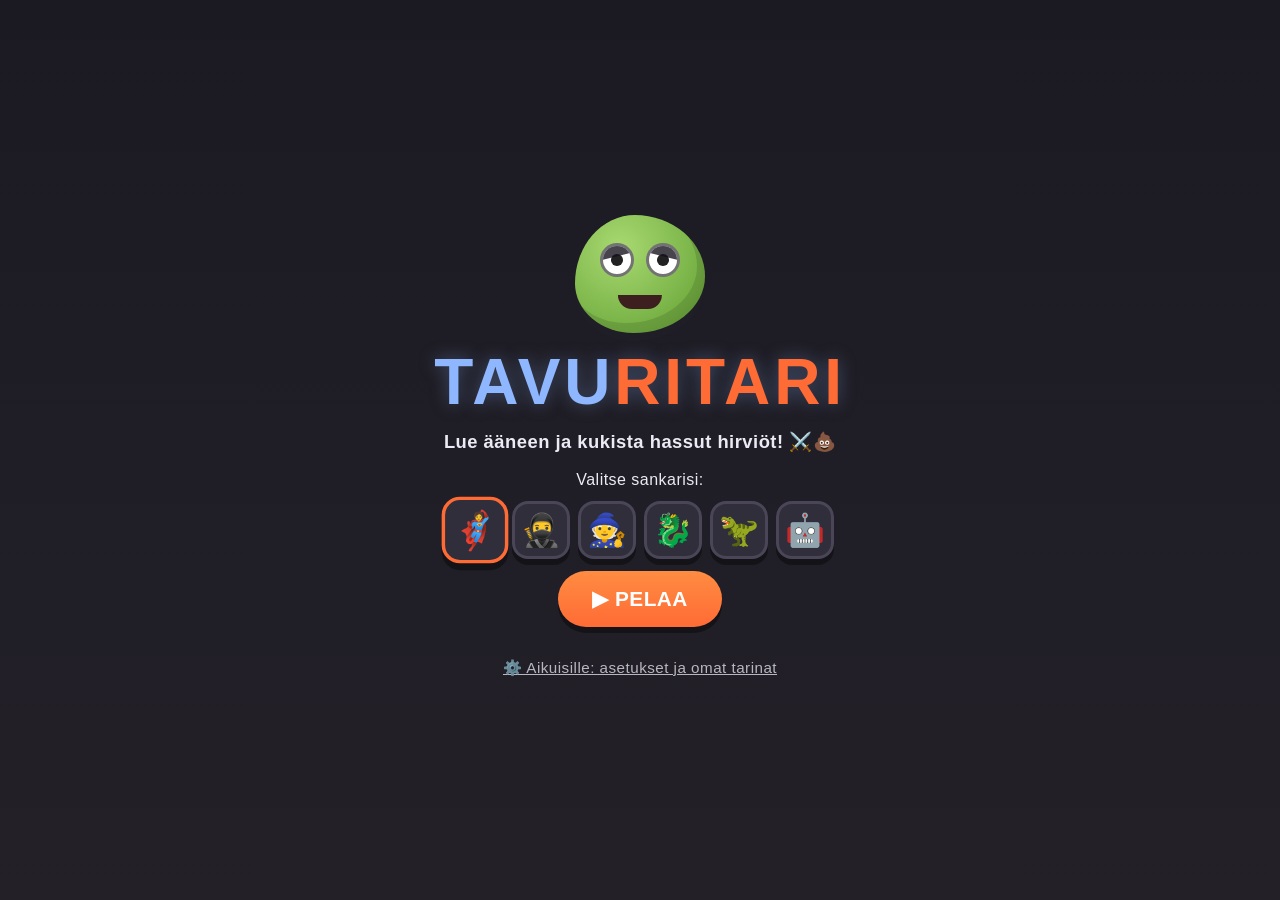
==== tavuritari-yksi-tiedosto.html @ 2aa35261 "Lisää Tavuritari: lukupeli lukihäiriöiselle lapselle Puheentunnistuksella toimiva taistelupeli, joss" ====
<!DOCTYPE html>
<html lang="fi">
<head>
  <meta charset="utf-8">
  <meta name="viewport" content="width=device-width, initial-scale=1, viewport-fit=cover, user-scalable=no">
  <meta name="description" content="Tavuritari — hauska suomenkielinen lukupeli, jossa kukistetaan hirviöitä lukemalla tavuja, sanoja ja hulluja satuja ääneen.">
  <meta name="apple-mobile-web-app-capable" content="yes">
  <meta name="apple-mobile-web-app-status-bar-style" content="default">
  <meta name="apple-mobile-web-app-title" content="Tavuritari">
  <meta name="theme-color" content="#1b1a22">
  <title>Tavuritari — lue ääneen ja kukista hirviöt!</title>
  <style>
/* =====================================================================
   TAVURITARI — tyylit
   Iso ja selkeä teksti, isot napit, kirkkaat värit. Kirjainväli on
   hieman tavallista suurempi, mikä helpottaa lukihäiriöistä lukijaa.
   ===================================================================== */

* { margin: 0; padding: 0; box-sizing: border-box; }

/* Kirotun koulun tumma väriteema. Lukukortti on tarkoituksella VAALEA
   ja hehkuva kuin taikakirja — iso tumma teksti vaalealla pohjalla on
   lukihäiriöiselle selkeintä luettavaa. */
:root {
  --tausta1: #1b1a22;
  --tausta2: #232028;
  --paneeli: #312e3c;
  --paneeli-reuna: #4a4658;
  --teksti: #eceaf4;
  --lukukortti: #fff6d8;   /* hehkuva lukukortti */
  --lukuteksti: #2f2618;
  --korostus: #ff6b35;
  --tavu1: #1d5fbf;   /* tavujen vuoroväri 1 (vaalealla kortilla) */
  --tavu2: #e2711d;   /* tavujen vuoroväri 2 */
  --vihrea: #3fbf5f;
  --keltainen: #f5a623;
  --punainen: #ff5d5d;
  --varjo: 0 6px 0 rgba(0, 0, 0, 0.35);
}

html, body {
  height: 100%;
  overflow: hidden;
  overscroll-behavior: none;
}

body {
  font-family: ui-rounded, "SF Pro Rounded", "Arial Rounded MT Bold",
               "Comic Sans MS", "Trebuchet MS", Verdana, sans-serif;
  background: linear-gradient(180deg, var(--tausta1), var(--tausta2));
  color: var(--teksti);
  letter-spacing: 0.03em;
  -webkit-user-select: none;
  user-select: none;
  -webkit-tap-highlight-color: transparent;
  touch-action: manipulation;
  position: fixed;
  inset: 0;
}

button {
  font-family: inherit;
  letter-spacing: inherit;
  color: inherit;
  border: none;
  background: none;
  cursor: pointer;
  touch-action: manipulation;
}

.piilossa { display: none !important; }

/* ======================= ruudut ======================= */

.ruutu {
  display: none;
  position: absolute;
  inset: 0;
  padding: env(safe-area-inset-top) env(safe-area-inset-right)
           env(safe-area-inset-bottom) env(safe-area-inset-left);
}

.ruutu.nakyy { display: flex; flex-direction: column; }

/* ======================= alkuruutu ======================= */

#alku { align-items: center; justify-content: center; text-align: center; }

.alku-sisalto {
  max-width: 480px;
  width: 100%;
  padding: 16px;
  display: flex;
  flex-direction: column;
  align-items: center;
  gap: 12px;
}

#alku h1 {
  font-size: clamp(2.4rem, 10vw, 4rem);
  letter-spacing: 0.06em;
  color: #8fb7ff;
  text-shadow: 0 0 18px rgba(143, 183, 255, 0.35);
}

#alku h1 span { color: var(--korostus); }

.alku-kuvaus { font-size: 1.15rem; font-weight: bold; }
.alku-ohje { font-size: 1rem; margin-top: 6px; }

#avatar-rivi { display: flex; gap: 8px; flex-wrap: wrap; justify-content: center; }

.avatar-nappi {
  font-size: 2rem;
  width: 58px;
  height: 58px;
  border-radius: 16px;
  background: var(--paneeli);
  box-shadow: var(--varjo);
  border: 3px solid var(--paneeli-reuna);
  transition: transform 0.15s;
}

.avatar-nappi.valittu {
  border-color: var(--korostus);
  transform: scale(1.15);
}

/* ======================= napit ======================= */

.isonappi {
  background: linear-gradient(180deg, #ff8c42, var(--korostus));
  color: #fff;
  font-size: 1.3rem;
  font-weight: bold;
  padding: 16px 34px;
  border-radius: 999px;
  box-shadow: var(--varjo);
  min-height: 56px;
}

.isonappi:active { transform: translateY(3px); box-shadow: 0 3px 0 rgba(41,48,61,0.15); }
.isonappi.vihrea { background: linear-gradient(180deg, #48c464, var(--vihrea)); }
.isonappi.keltainen { background: linear-gradient(180deg, #ffc14d, var(--keltainen)); }

.linkkinappi {
  font-size: 0.95rem;
  text-decoration: underline;
  color: var(--teksti);
  opacity: 0.75;
  padding: 8px;
}

.linkkinappi.vaara { color: var(--punainen); opacity: 1; }

.pikkuteksti { font-size: 0.85rem; opacity: 0.75; line-height: 1.4; }

/* ======================= yläpalkki ======================= */

#ylapalkki {
  display: flex;
  align-items: center;
  gap: 8px;
  padding: 10px 12px 4px;
}

.merkki {
  background: var(--paneeli);
  border: 2px solid var(--paneeli-reuna);
  border-radius: 999px;
  padding: 8px 14px;
  font-weight: bold;
  font-size: 0.95rem;
  box-shadow: var(--varjo);
  white-space: nowrap;
}

#xp-merkki.poksahdus { animation: poksahdus 0.5s ease; }

@keyframes poksahdus {
  0% { transform: scale(1); }
  40% { transform: scale(1.35); background: rgba(245, 166, 35, 0.45); }
  100% { transform: scale(1); }
}

.palkki-napit { margin-left: auto; display: flex; gap: 6px; }

.kuvakenappi {
  font-size: 1.35rem;
  width: 46px;
  height: 46px;
  border-radius: 14px;
  background: var(--paneeli);
  border: 2px solid var(--paneeli-reuna);
  box-shadow: var(--varjo);
}

/* ======================= pelialue ======================= */

#pelialue {
  flex: 1;
  min-height: 0;
  display: flex;
  flex-direction: column;
  padding: 0 12px;
}

/* ---------- taistelukenttä (areena) ---------- */

#taistelu {
  position: relative;
  height: clamp(190px, 31vh, 310px);
  flex-shrink: 0;
  border-radius: 22px;
  overflow: hidden;
  /* Jos kuvat/areena.png on olemassa, se näkyy — muuten tumma
     iltataivas-liukuväri sen alla. */
  background-image:
    url("kuvat/areena.png"),
    radial-gradient(ellipse at 50% 118%, #6c5b9e 0%, transparent 55%),
    linear-gradient(180deg, #241d45 0%, #3b2f6b 62%, #52447f 100%);
  background-size: cover;
  background-position: center;
  box-shadow: var(--varjo), inset 0 -14px 24px rgba(0,0,0,0.28);
}

#taistelu.ravista { animation: ravista 0.45s ease; }
#pelialue.ravista { animation: ravista 0.45s ease; }

@keyframes ravista {
  0%, 100% { transform: translate(0, 0); }
  20% { transform: translate(-7px, 4px); }
  40% { transform: translate(6px, -5px); }
  60% { transform: translate(-5px, -3px); }
  80% { transform: translate(4px, 4px); }
}

#sankari {
  position: absolute;
  left: 5%;
  bottom: 6px;
  font-size: clamp(3rem, 11vmin, 5rem);
  filter: drop-shadow(0 4px 4px rgba(0,0,0,0.45));
  z-index: 2;
  line-height: 1;
}

.sankari-kuva {
  display: none;
  height: clamp(72px, 17vmin, 130px);
  width: auto;
}

#sankari.kuvallinen .sankari-kuva { display: block; }
#sankari.kuvallinen #sankari-emoji { display: none; }

#sankari.syoksy { animation: syoksy 0.55s ease; }

@keyframes syoksy {
  0% { transform: translateX(0); }
  45% { transform: translateX(26vw) rotate(12deg); }
  100% { transform: translateX(0); }
}

#vastustaja-alue {
  position: absolute;
  right: 4%;
  bottom: 0;
  display: flex;
  flex-direction: column;
  align-items: center;
  gap: 4px;
}

/* Kivinen nimikyltti + HP-palkki (kuten hirviökorteissa) */
#vastustaja-kyltti {
  background: linear-gradient(180deg, #3f3c4c, #2c2935);
  border: 2px solid #5a5568;
  border-radius: 12px;
  padding: 6px 12px;
  text-align: center;
  box-shadow: var(--varjo);
  z-index: 3;
  min-width: 130px;
}

#vastustaja-nimi {
  font-weight: bold;
  font-size: 0.95rem;
  letter-spacing: 0.08em;
  text-transform: uppercase;
}

#vastustaja-hp { display: flex; flex-direction: column; align-items: center; gap: 2px; margin-top: 3px; }

.hp-palkki {
  width: 120px;
  height: 11px;
  background: #17151d;
  border: 2px solid #5a5568;
  border-radius: 999px;
  overflow: hidden;
}

#hp-tayte {
  height: 100%;
  width: 100%;
  background: linear-gradient(90deg, #63d471, #2f9e44);
  transition: width 0.45s ease;
}

#vastustaja-hp.matala #hp-tayte {
  background: linear-gradient(90deg, #ff8c66, #e5484d);
}

#hp-teksti { font-size: 0.72rem; font-weight: bold; opacity: 0.9; }

/* Alueen nimi areenan alareunassa keskellä */
#alue-nimi {
  position: absolute;
  bottom: 6px;
  left: 50%;
  transform: translateX(-50%);
  z-index: 3;
  background: rgba(12, 10, 18, 0.6);
  border: 1px solid rgba(255, 255, 255, 0.18);
  color: #fff;
  font-size: 0.72rem;
  font-weight: bold;
  padding: 4px 10px;
  border-radius: 999px;
  pointer-events: none;
  white-space: nowrap;
}

/* ---------- hirviö (mörkö) ---------- */

.morko {
  --m-vari1: #a8d971;
  --m-vari2: #5f9e2f;
  position: relative;
  width: clamp(110px, 22vmin, 180px);
  height: clamp(100px, 20vmin, 165px);
}

/* Oikea hirviökuva (kuvat/hirvio-*.png) korvaa CSS-hirviön kun löytyy. */
.morko-kuva {
  display: none;
  position: absolute;
  inset: 0;
  width: 100%;
  height: 100%;
  object-fit: contain;
  z-index: 2;
  filter: drop-shadow(0 6px 5px rgba(0,0,0,0.4));
  animation: leiju 3.2s ease-in-out infinite;
}

.morko.kuvallinen .morko-kuva { display: block; }
.morko.kuvallinen .morko-vartalo { display: none; }

.morko.pomo { width: clamp(140px, 27vmin, 220px); height: clamp(126px, 24vmin, 200px); }

.morko-vartalo {
  position: absolute;
  inset: 0;
  background: radial-gradient(circle at 35% 28%, var(--m-vari1), var(--m-vari2));
  border-radius: 46% 54% 55% 45% / 58% 52% 48% 42%;
  box-shadow: inset -8px -10px 0 rgba(0,0,0,0.12), 0 8px 0 rgba(41,48,61,0.15);
  animation: leiju 3.2s ease-in-out infinite;
}

@keyframes leiju {
  0%, 100% { transform: translateY(0) rotate(-1deg); }
  50% { transform: translateY(-9px) rotate(2deg); }
}

.morko-silmat {
  position: absolute;
  top: 22%;
  left: 0;
  right: 0;
  display: flex;
  justify-content: center;
  gap: 9%;
}

.morko-silma {
  position: relative;
  width: 26%;
  aspect-ratio: 1;
  max-width: 42px;
  background: #fff;
  border-radius: 50%;
  border: 3px solid rgba(0,0,0,0.55);
  display: flex;
  align-items: center;
  justify-content: center;
  overflow: hidden;
}

/* Vihaiset kulmakarvat — hurja mutta sarjakuvamainen ilme. */
.morko-silma::before {
  content: "";
  position: absolute;
  top: -8%;
  left: -20%;
  width: 140%;
  height: 42%;
  background: rgba(20, 16, 28, 0.78);
  transform: rotate(-14deg);
  z-index: 1;
}

.morko-silma:nth-child(even)::before { transform: rotate(14deg); }

.morko-pupilli {
  width: 42%;
  aspect-ratio: 1;
  background: #222;
  border-radius: 50%;
  animation: katse 5.5s ease-in-out infinite;
}

@keyframes katse {
  0%, 100% { transform: translate(0, 0); }
  25% { transform: translate(-4px, 2px); }
  55% { transform: translate(4px, -2px); }
  80% { transform: translate(0, 3px); }
}

.morko-suu {
  position: absolute;
  bottom: 20%;
  left: 50%;
  transform: translateX(-50%);
  width: 34%;
  height: 12%;
  background: #3d1f1f;
  border-radius: 4px 4px 999px 999px;
  transition: all 0.25s;
}

.morko[data-mieli="kuuntelee"] .morko-suu {
  width: 16%;
  height: 16%;
  border-radius: 50%;
}

.morko[data-mieli="kuuntelee"] .morko-pupilli { animation: none; transform: scale(1.3); }

.morko[data-mieli="auts"] .morko-suu {
  width: 42%;
  height: 26%;
  border-radius: 50%;
  background: #5a1f1f;
  box-shadow: inset 0 -8px 0 #e2711d;
}

/* Sarvet */
.morko.sarvet .morko-vartalo::before,
.morko.sarvet .morko-vartalo::after {
  content: "";
  position: absolute;
  top: -12%;
  width: 20%;
  height: 28%;
  background: linear-gradient(180deg, #efe6d8, var(--m-vari2));
  clip-path: polygon(50% 0, 100% 100%, 0 100%);
}

.morko.sarvet .morko-vartalo::before { left: 16%; transform: rotate(-18deg); }
.morko.sarvet .morko-vartalo::after { right: 16%; transform: rotate(18deg); }

/* Torahampaat */
.morko.hampaat .morko-suu::before,
.morko.hampaat .morko-suu::after {
  content: "";
  position: absolute;
  top: 0;
  width: 24%;
  height: 64%;
  background: #fff;
  clip-path: polygon(0 0, 100% 0, 50% 100%);
}

.morko.hampaat .morko-suu::before { left: 12%; }
.morko.hampaat .morko-suu::after { right: 12%; }

/* K.O. — ristisilmät kun hirviö kukistuu */
.morko[data-mieli="ko"] .morko-pupilli { display: none; }
.morko[data-mieli="ko"] .morko-silma::after {
  content: "✕";
  position: absolute;
  inset: 0;
  display: flex;
  align-items: center;
  justify-content: center;
  font-weight: 900;
  font-size: clamp(14px, 3.4vmin, 26px);
  color: #2c2c2c;
}

.morko-rekvisiitta {
  position: absolute;
  top: -14px;
  right: -12px;
  font-size: 1.7rem;
  animation: leiju 2.6s ease-in-out infinite reverse;
  z-index: 3;
}

/* Valkoinen viilto joka pyyhkäisee hirviön yli osumassa */
.viilto {
  position: absolute;
  inset: -8%;
  z-index: 4;
  pointer-events: none;
  background: linear-gradient(115deg,
    transparent 40%,
    rgba(255,255,255,0.95) 49%,
    rgba(255,255,255,0.95) 51%,
    transparent 60%);
  animation: viilto 0.4s ease-out forwards;
}

@keyframes viilto {
  0% { transform: translateX(-70%); opacity: 0; }
  25% { opacity: 1; }
  100% { transform: translateX(70%); opacity: 0; }
}

/* Räjähdys kukistumisen päälle */
.rajahdys {
  position: absolute;
  left: 50%;
  top: 50%;
  z-index: 6;
  font-size: clamp(3rem, 9vmin, 5rem);
  transform: translate(-50%, -50%);
  animation: rajahda 0.75s ease forwards;
  pointer-events: none;
}

@keyframes rajahda {
  0% { transform: translate(-50%, -50%) scale(0.3); opacity: 0; }
  30% { opacity: 1; }
  100% { transform: translate(-50%, -50%) scale(2); opacity: 0; }
}

.morko.saapuu { animation: saapuu 0.7s ease; }

@keyframes saapuu {
  0% { transform: translateX(60vw) scale(0.4); opacity: 0; }
  70% { transform: translateX(-8px) scale(1.08); opacity: 1; }
  100% { transform: translateX(0) scale(1); }
}

.morko.tarise { animation: tarise 0.5s ease; }

@keyframes tarise {
  0%, 100% { transform: translateX(0) rotate(0); }
  20% { transform: translateX(-9px) rotate(-6deg); }
  40% { transform: translateX(8px) rotate(5deg); }
  60% { transform: translateX(-6px) rotate(-4deg); }
  80% { transform: translateX(5px) rotate(3deg); }
}

.morko.vaistaa { animation: vaistaa 0.6s ease; }

@keyframes vaistaa {
  0%, 100% { transform: translateX(0); }
  40% { transform: translateX(18px) rotate(8deg) scale(0.96); }
}

.morko.kukistuu { animation: kukistuu 1.1s ease forwards; }

@keyframes kukistuu {
  0% { transform: rotate(0) scale(1); opacity: 1; }
  35% { transform: rotate(20deg) scale(1.08); }
  100% { transform: rotate(160deg) translateY(28vh) scale(0.3); opacity: 0; }
}

/* ---------- puhekupla ---------- */

#puhekupla {
  position: absolute;
  top: 2px;
  left: 4%;
  right: 30%;
  background: #f6f3ff;
  color: #241f2e;
  border-radius: 18px;
  padding: 10px 14px;
  font-size: clamp(0.9rem, 2.6vmin, 1.15rem);
  font-weight: bold;
  box-shadow: var(--varjo);
  z-index: 4;
  line-height: 1.35;
}

#puhekupla::after {
  content: "";
  position: absolute;
  right: 22px;
  bottom: -10px;
  border: 11px solid transparent;
  border-top-color: #f6f3ff;
  border-bottom: 0;
}

#puhekupla.pomppaa { animation: kupla-pomppaa 0.4s ease; }

@keyframes kupla-pomppaa {
  0% { transform: scale(0.7); }
  60% { transform: scale(1.06); }
  100% { transform: scale(1); }
}

/* ---------- tehtäväalue ---------- */

#tehtava-alue {
  flex: 1;
  min-height: 0;
  display: flex;
  flex-direction: column;
  align-items: center;
  justify-content: center;
  gap: 8px;
  padding-bottom: 6px;
}

#tehtava-otsikko { font-size: 1rem; font-weight: bold; opacity: 0.8; text-align: center; }

/* Lukukortti hehkuu kuin taikakirja pimeässä koulussa. */
#tehtava-kortti {
  background: var(--lukukortti);
  color: var(--lukuteksti);
  border-radius: 26px;
  box-shadow: 0 0 32px rgba(255, 214, 120, 0.28), var(--varjo);
  padding: 18px 22px;
  max-width: min(680px, 96%);
  min-height: 96px;
  display: flex;
  flex-direction: column;
  align-items: center;
  justify-content: center;
  gap: 8px;
}

#tehtava-teksti {
  font-size: clamp(2.4rem, 11vmin, 4.6rem);
  font-weight: 800;
  letter-spacing: 0.05em;
  line-height: 1.3;
  text-align: center;
  word-break: break-word;
}

#tehtava-teksti.pitka { font-size: clamp(1.5rem, 6.5vmin, 2.6rem); }
#tehtava-teksti.tosi-pitka { font-size: clamp(1.15rem, 5vmin, 2rem); letter-spacing: 0.03em; }

.tavu.v0 { color: var(--tavu1); }
.tavu.v1 { color: var(--tavu2); }
.tavu.yksivari { color: var(--lukuteksti); }
.viiva { color: #b5bcc9; padding: 0 2px; }

.sana-pala { transition: color 0.2s; }
.sana-pala.oikein { color: var(--vihrea); }

.pala { padding: 0 4px; border-radius: 12px; }
.pala.valmis-pala { color: var(--vihrea); opacity: 0.85; }
.pala.aktiivinen { background: #fff0c9; color: var(--tavu1); box-shadow: 0 0 0 3px var(--keltainen); }
.pala.tuleva { opacity: 0.3; }

#tarina-pisteet { display: flex; gap: 6px; flex-wrap: wrap; justify-content: center; }

.piste {
  width: 12px;
  height: 12px;
  border-radius: 50%;
  background: #c9bfa5;
}

.piste.tehty { background: var(--vihrea); }
.piste.nykyinen { background: var(--keltainen); transform: scale(1.3); }

#kuultu {
  min-height: 1.4em;
  font-size: 0.95rem;
  opacity: 0.65;
  font-style: italic;
  text-align: center;
  padding: 0 10px;
}

/* ======================= ohjaimet ======================= */

#ohjaimet {
  position: relative;
  display: flex;
  align-items: center;
  justify-content: center;
  gap: 14px;
  padding: 6px 12px calc(14px + env(safe-area-inset-bottom));
}

#mikki-nappi {
  width: clamp(92px, 24vmin, 120px);
  height: clamp(92px, 24vmin, 120px);
  border-radius: 50%;
  background: radial-gradient(circle at 32% 28%, #ff8c66, #f2542d);
  color: #fff;
  font-weight: 800;
  box-shadow: 0 8px 0 rgba(41,48,61,0.2);
  display: flex;
  flex-direction: column;
  align-items: center;
  justify-content: center;
  gap: 2px;
}

#mikki-nappi .mikki-kuva { font-size: 2rem; }
#mikki-nappi #mikki-teksti { font-size: 0.72rem; letter-spacing: 0.04em; padding: 0 6px; }
#mikki-nappi:active { transform: translateY(4px); box-shadow: 0 4px 0 rgba(41,48,61,0.2); }

#mikki-nappi.kuuntelee {
  background: radial-gradient(circle at 32% 28%, #ff5d5d, #d92d2d);
  animation: pulssi 1.1s ease-in-out infinite;
}

@keyframes pulssi {
  0%, 100% { box-shadow: 0 8px 0 rgba(41,48,61,0.2), 0 0 0 0 rgba(217,45,45,0.5); }
  50% { box-shadow: 0 8px 0 rgba(41,48,61,0.2), 0 0 0 18px rgba(217,45,45,0); }
}

.apunappi {
  background: var(--paneeli);
  border: 2px solid var(--paneeli-reuna);
  border-radius: 18px;
  padding: 10px 12px;
  font-size: 0.85rem;
  font-weight: bold;
  box-shadow: var(--varjo);
  line-height: 1.3;
  min-width: 74px;
}

#aikuis-napit { display: flex; gap: 10px; flex-wrap: wrap; justify-content: center; }
#aikuis-napit .isonappi { font-size: 1.05rem; padding: 14px 20px; }

.haamunappi {
  position: absolute;
  left: 10px;
  bottom: calc(10px + env(safe-area-inset-bottom));
  font-size: 0.62rem;
  line-height: 1.25;
  opacity: 0.45;
  text-align: left;
  padding: 4px;
}

/* ======================= peitteet ======================= */

.peite {
  display: none;
  position: fixed;
  inset: 0;
  background: rgba(8, 6, 12, 0.72);
  z-index: 20;
  align-items: center;
  justify-content: center;
  padding: 16px;
}

.peite.nakyy { display: flex; }

.peite-kortti {
  background: linear-gradient(180deg, #34313f, #282531);
  border: 3px solid var(--paneeli-reuna);
  border-radius: 26px;
  padding: 22px;
  max-width: 560px;
  width: 100%;
  max-height: calc(100% - 24px);
  overflow-y: auto;
  -webkit-overflow-scrolling: touch;
  display: flex;
  flex-direction: column;
  gap: 12px;
  text-align: center;
  box-shadow: 0 12px 0 rgba(0,0,0,0.35);
}

.peite-kortti h2 { font-size: 1.4rem; }
.peite-kortti.juhla { align-items: center; }

.jatti-emoji { font-size: 4rem; animation: leiju 2.4s ease-in-out infinite; }

.voitto-xp { font-weight: bold; color: var(--keltainen); font-size: 1.2rem; }

/* aluesiirtymä */

.ovi-kuva {
  display: none;
  max-width: min(260px, 70vw);
  border-radius: 14px;
  border: 3px solid var(--paneeli-reuna);
  margin: 0 auto;
}

#aluevaihto.ovellinen .ovi-kuva { display: block; }
#aluevaihto.ovellinen .jatti-emoji { display: none; }

.aluevaihto-otsikko {
  font-size: 1.5rem;
  font-weight: 800;
  letter-spacing: 0.06em;
  color: var(--keltainen);
  text-transform: uppercase;
}

/* tarinavalinta */

#tarina-lista {
  display: grid;
  grid-template-columns: repeat(auto-fill, minmax(140px, 1fr));
  gap: 10px;
}

.tarina-kortti {
  background: #3a3746;
  color: var(--teksti);
  border: 3px solid var(--keltainen);
  border-radius: 18px;
  padding: 12px 8px;
  display: flex;
  flex-direction: column;
  align-items: center;
  gap: 6px;
}

.tarina-kortti:active { transform: scale(0.96); }
.tarina-emoji { font-size: 2rem; }
.tarina-nimi { font-weight: bold; font-size: 0.95rem; }
.tarina-tieto { font-size: 0.75rem; opacity: 0.7; }

/* reppu */

#reppu-lista { display: flex; flex-direction: column; gap: 8px; text-align: left; }

.aarre-rivi {
  display: flex;
  align-items: center;
  gap: 10px;
  background: #3a3746;
  border-radius: 14px;
  padding: 8px 12px;
}

.aarre-rivi-emoji { font-size: 1.5rem; }
.aarre-rivi-nimi { flex: 1; font-weight: bold; font-size: 0.95rem; }
.aarre-rivi-maara { font-weight: bold; opacity: 0.7; }
.reppu-tyhja { opacity: 0.75; }

/* vanhempien paneeli */

.vanhemmat-kortti { text-align: left; }

#vanhemmat nav { display: flex; gap: 6px; flex-wrap: wrap; }

#vanhemmat nav button {
  background: #3a3746;
  border: 2px solid var(--paneeli-reuna);
  border-radius: 999px;
  padding: 8px 14px;
  font-size: 0.9rem;
  font-weight: bold;
}

#vanhemmat nav button.valittu { background: #3e6fd9; border-color: #3e6fd9; color: #fff; }

.valilehti { display: none; flex-direction: column; gap: 10px; }
.valilehti.nakyy { display: flex; }

.valilehti .rivi {
  display: flex;
  align-items: center;
  gap: 10px;
  font-size: 0.95rem;
  line-height: 1.35;
}

.valilehti input[type="checkbox"] { width: 22px; height: 22px; flex-shrink: 0; }

.valilehti select,
.valilehti input[type="text"],
.valilehti textarea {
  font-family: inherit;
  font-size: 1rem;
  padding: 10px;
  border: 2px solid var(--paneeli-reuna);
  border-radius: 12px;
  width: 100%;
  background: #1f1d27;
  color: var(--teksti);
}

.valilehti textarea { resize: vertical; line-height: 1.5; }

.vanhemmat-vihje { font-size: 0.85rem; opacity: 0.75; line-height: 1.45; }

.oma-tarina-rivi {
  display: flex;
  align-items: center;
  justify-content: space-between;
  gap: 8px;
  background: #3a3746;
  border-radius: 12px;
  padding: 8px 12px;
  font-size: 0.95rem;
}

.poista-nappi {
  background: var(--punainen);
  color: #fff;
  border-radius: 10px;
  width: 34px;
  height: 34px;
  font-weight: bold;
  flex-shrink: 0;
}

#vali-ohjeet p { font-size: 0.92rem; line-height: 1.5; }
#vali-ohjeet code { background: #1f1d27; padding: 1px 6px; border-radius: 6px; font-size: 0.85em; }

/* ======================= efektit ======================= */

#toast {
  position: fixed;
  left: 50%;
  bottom: 24%;
  transform: translateX(-50%) translateY(20px);
  background: rgba(41,48,61,0.92);
  color: #fff;
  padding: 12px 20px;
  border-radius: 999px;
  font-weight: bold;
  font-size: 0.95rem;
  opacity: 0;
  pointer-events: none;
  transition: opacity 0.3s, transform 0.3s;
  z-index: 40;
  max-width: 90vw;
  text-align: center;
}

#toast.nakyy { opacity: 1; transform: translateX(-50%) translateY(0); }

#konfetti-alusta {
  position: fixed;
  inset: 0;
  pointer-events: none;
  overflow: hidden;
  z-index: 30;
}

.konfetti {
  position: absolute;
  top: -40px;
  animation: putoa linear forwards;
}

@keyframes putoa {
  0% { transform: translateY(0) rotate(0); opacity: 1; }
  100% { transform: translateY(110vh) rotate(540deg); opacity: 0.85; }
}

.lentava-loitsu {
  position: fixed;
  z-index: 25;
  font-size: 1.6rem;
  font-weight: 800;
  color: var(--tavu1);
  text-shadow: 0 0 12px #ffe28a, 0 0 4px #fff;
  transform: translate(-50%, -50%);
  transition: transform 0.55s cubic-bezier(0.5, -0.2, 0.7, 1), opacity 0.55s;
  pointer-events: none;
  white-space: nowrap;
  max-width: 90vw;
  overflow: hidden;
}

.vahinko-luku {
  position: absolute;
  right: 12%;
  top: 8%;
  font-size: 1.6rem;
  font-weight: 800;
  color: var(--punainen);
  text-shadow: 0 2px 0 #fff;
  animation: leijaa-ylos 1s ease forwards;
  z-index: 6;
  pointer-events: none;
}

.vahinko-luku.kriittinen { font-size: 2rem; color: #c1121f; }

@keyframes leijaa-ylos {
  0% { transform: translateY(0) scale(0.6); opacity: 0; }
  25% { transform: translateY(-10px) scale(1.2); opacity: 1; }
  100% { transform: translateY(-52px) scale(1); opacity: 0; }
}

/* ======================= alkuruudun mörkö ======================= */

.logo-morko { width: 130px; height: 118px; position: relative; }
.logo-morko .morko-vartalo { animation-duration: 2.6s; }
.logo-morko .morko-silmat { top: 24%; }

/* ======================= isommat näytöt ======================= */

@media (min-width: 700px) and (min-height: 700px) {
  #tehtava-otsikko { font-size: 1.25rem; }
  .merkki { font-size: 1.1rem; }
  .apunappi { font-size: 1rem; min-width: 92px; }
  #puhekupla { font-size: 1.25rem; }
}

</style>
</head>
<body>
<script>window.YKSITIEDOSTO = true;</script>

  <!-- ======================= ALKURUUTU ======================= -->
  <section id="alku" class="ruutu nakyy">
    <div class="alku-sisalto">
      <div class="logo-morko morko">
        <div class="morko-vartalo">
          <div class="morko-silmat">
            <div class="morko-silma"><div class="morko-pupilli"></div></div>
            <div class="morko-silma"><div class="morko-pupilli"></div></div>
          </div>
          <div class="morko-suu"></div>
        </div>
      </div>
      <h1>TAVU<span>RITARI</span></h1>
      <p class="alku-kuvaus">Lue ääneen ja kukista hassut hirviöt! ⚔️💩</p>
      <p class="alku-ohje">Valitse sankarisi:</p>
      <div id="avatar-rivi"></div>
      <button id="pelaa-nappi" class="isonappi">▶ PELAA</button>
      <p id="tuki-ilmoitus" class="pikkuteksti"></p>
      <button id="alku-aikuisille" class="linkkinappi">⚙️ Aikuisille: asetukset ja omat tarinat</button>
    </div>
  </section>

  <!-- ======================= PELIRUUTU ======================= -->
  <section id="peli" class="ruutu">

    <header id="ylapalkki">
      <div id="arvonimi-merkki" class="merkki">🧝 Tavutonttu</div>
      <div id="xp-merkki" class="merkki">⭐ 0</div>
      <div class="palkki-napit">
        <button id="reppu-nappi" class="kuvakenappi" aria-label="Aarrereppu">🎒</button>
        <button id="aani-nappi" class="kuvakenappi" aria-label="Äänet päälle tai pois">🔊</button>
        <button id="asetus-nappi" class="kuvakenappi" aria-label="Aikuisten asetukset (pidä pohjassa)">⚙️</button>
      </div>
    </header>

    <main id="pelialue">

      <div id="taistelu">
        <div id="alue-nimi"></div>
        <div id="puhekupla">Hirviö lähestyy!</div>
        <div id="sankari" aria-hidden="true">
          <img id="sankari-kuva" class="sankari-kuva" alt="">
          <span id="sankari-emoji">🦸</span>
        </div>
        <div id="vastustaja-alue">
          <div id="vastustaja-kyltti">
            <div id="vastustaja-nimi">Hirviö</div>
            <div id="vastustaja-hp">
              <div class="hp-palkki"><div id="hp-tayte"></div></div>
              <div id="hp-teksti"></div>
            </div>
          </div>
          <div id="vastustaja" class="morko" data-mieli="perus">
            <img id="vastustaja-kuva" class="morko-kuva" alt="">
            <div class="morko-vartalo">
              <div class="morko-silmat"></div>
              <div class="morko-suu"></div>
            </div>
            <div id="vastustaja-rekvisiitta" class="morko-rekvisiitta"></div>
          </div>
        </div>
      </div>

      <div id="tehtava-alue">
        <div id="tehtava-otsikko">Sano tavu ääneen:</div>
        <div id="tehtava-kortti">
          <div id="tehtava-teksti"></div>
          <div id="tarina-pisteet"></div>
        </div>
        <div id="kuultu"></div>
      </div>

    </main>

    <footer id="ohjaimet">
      <button id="kuuntele-nappi" class="apunappi" aria-label="Kuuntele malli">🔊<br>Kuuntele</button>
      <button id="mikki-nappi" aria-label="Aloita puhuminen">
        <span class="mikki-kuva">🎤</span>
        <span id="mikki-teksti">SANO!</span>
      </button>
      <div id="aikuis-napit" class="piilossa">
        <button id="aikuinen-oikein" class="isonappi vihrea">😃 MENI HYVIN</button>
        <button id="aikuinen-uudestaan" class="isonappi keltainen">🔁 UUDESTAAN</button>
      </div>
      <button id="ohita-nappi" class="apunappi" aria-label="Ohita tehtävä">➡️<br>Ohita</button>
      <button id="pikku-oikein" class="haamunappi" aria-label="Aikuinen: meni oikein">✔ aikuinen:<br>meni oikein</button>
    </footer>

  </section>

  <!-- ======================= PEITTEET ======================= -->

  <div id="voitto" class="peite">
    <div class="peite-kortti juhla">
      <h2 id="voitto-otsikko">Hirviö kukistui!</h2>
      <div id="aarre-emoji" class="jatti-emoji">🧻✨</div>
      <p id="aarre-nimi">Sait aarteen!</p>
      <p id="voitto-xp" class="voitto-xp">+2 ⭐</p>
      <button id="voitto-jatka" class="isonappi">JATKA SEIKKAILUA ⚔️</button>
    </div>
  </div>

  <div id="arvonimi-juhla" class="peite">
    <div class="peite-kortti juhla">
      <h2>🎺 UUSI ARVONIMI! 🎺</h2>
      <div id="arvonimi-emoji" class="jatti-emoji">⚔️</div>
      <p id="arvonimi-teksti">Olet nyt TAVURITARI!</p>
      <button id="arvonimi-jatka" class="isonappi">MAHTAVAA! ▶</button>
    </div>
  </div>

  <div id="aluevaihto" class="peite">
    <div class="peite-kortti juhla">
      <h2>🗝️ UUSI ALUE LÖYTYI!</h2>
      <div id="aluevaihto-emoji" class="jatti-emoji">🚪</div>
      <img id="aluevaihto-ovi" class="ovi-kuva" alt="">
      <p id="aluevaihto-otsikko" class="aluevaihto-otsikko">Varjoisa kirjasto</p>
      <p id="aluevaihto-kuvaus" class="pikkuteksti"></p>
      <button id="aluevaihto-jatka" class="isonappi">ASTU SISÄÄN ⚔️</button>
    </div>
  </div>

  <div id="tarinavalinta" class="peite">
    <div class="peite-kortti">
      <h2>📚 Valitse pomotaistelu!</h2>
      <p class="pikkuteksti">Lue hullu satu virke kerrallaan ja kukista pomo.</p>
      <div id="tarina-lista"></div>
      <button id="tarina-takaisin" class="linkkinappi">⬅ Haluan muita tehtäviä</button>
    </div>
  </div>

  <div id="reppu" class="peite">
    <div class="peite-kortti">
      <h2>🎒 Aarrereppu</h2>
      <div id="reppu-lista"></div>
      <button id="reppu-sulje" class="isonappi">SULJE</button>
    </div>
  </div>

  <div id="mikki-ohje" class="peite">
    <div class="peite-kortti">
      <h2>🎤 Mikrofoni ei ole käytössä</h2>
      <p>Peli ei saanut lupaa kuunnella puhetta, joten se toimii nyt
         <strong>aikuinen kuuntelee</strong> -tilassa: aikuinen kuuntelee
         lukemisen ja painaa 😃- tai 🔁-nappia.</p>
      <p class="pikkuteksti">Luvan saa takaisin Safarin asetuksista:
         aA-kuvake osoiterivillä → Verkkosivuston asetukset → salli Mikrofoni,
         tai iPadin/iPhonen Asetukset → Safari. Puheentunnistus vaatii myös,
         että peli avataan https-osoitteesta.</p>
      <button id="mikki-ohje-sulje" class="isonappi">SELVÄ, JATKETAAN!</button>
    </div>
  </div>

  <div id="vanhemmat" class="peite">
    <div class="peite-kortti vanhemmat-kortti">
      <h2>⚙️ Aikuisten nurkkaus</h2>
      <nav>
        <button data-vali="asetukset" class="valittu">Asetukset</button>
        <button data-vali="sanat">Omat sanat</button>
        <button data-vali="tarinat">Omat tarinat</button>
        <button data-vali="ohjeet">Ohjeet</button>
      </nav>

      <section id="vali-asetukset" class="valilehti nakyy">
        <label class="rivi">
          <input type="checkbox" id="asetus-aanet" checked>
          <span>Ääniefektit</span>
        </label>
        <label class="rivi">
          <input type="checkbox" id="asetus-isot" checked>
          <span>ISOT KIRJAIMET (pois = pienet kirjaimet)</span>
        </label>
        <label class="rivi">
          <input type="checkbox" id="asetus-aikuistila">
          <span>Aikuinen kuuntelee -tila (ei puheentunnistusta: aikuinen
            arvioi lukemisen napeilla)</span>
        </label>
        <label class="rivi">
          <span>Lukutaso nyt:</span>
          <select id="asetus-taso">
            <option value="1">1 — lyhyet tavut (KA)</option>
            <option value="2">2 — isot tavut (KAK)</option>
            <option value="3">3 — sanat tavuittain (KAK-KA)</option>
            <option value="4">4 — pitkät sanat tavuittain</option>
            <option value="5">5 — sanat ilman tavuviivoja</option>
            <option value="6">6 — lyhyet lauseet</option>
            <option value="7">7 — pitkät lauseet</option>
            <option value="8">8 — sadut (pomotaistelut)</option>
          </select>
        </label>
        <p class="vanhemmat-vihje">Taso mukautuu itsestään pelin aikana:
          kolme sujuvaa suoritusta nostaa tasoa, kaksi hankalaa laskee.
          Tästä voi silti hypätä suoraan haluttuun tasoon.</p>
        <button id="nollaa-nappi" class="linkkinappi vaara">🗑 Nollaa edistyminen</button>
      </section>

      <section id="vali-sanat" class="valilehti">
        <p class="vanhemmat-vihje">Kirjoita omia sanoja, yksi per rivi.
          Peli tavuttaa ne itse — tai merkitse tavut viivoilla (kis-sa).
          Sanat sekoittuvat pelin omiin sanoihin.</p>
        <textarea id="omat-sanat-teksti" rows="8" placeholder="kakkakäärme&#10;pissapossu&#10;mahtimainen"></textarea>
        <button id="omat-sanat-tallenna" class="isonappi">💾 Tallenna sanat</button>
      </section>

      <section id="vali-tarinat" class="valilehti">
        <p class="vanhemmat-vihje">Kirjoita tai liitä oma hullu satu.
          Peli jakaa sen virkkeisiin pisteiden kohdalta — jokainen virke on
          yksi osuma pomoon. Lyhyet virkkeet (3–6 sanaa) toimivat parhaiten.</p>
        <input id="oma-tarina-nimi" type="text" placeholder="Tarinan nimi (esim. Kakkavuori)">
        <input id="oma-tarina-emoji" type="text" placeholder="Tunnuskuva-emoji (esim. 💩🗻)">
        <textarea id="oma-tarina-teksti" rows="7" placeholder="Olipa kerran vuori. Se oli tehty kakasta. ..."></textarea>
        <button id="oma-tarina-tallenna" class="isonappi">💾 Tallenna tarina</button>
        <div id="omat-tarinat-lista"></div>
      </section>

      <section id="vali-ohjeet" class="valilehti">
        <p><strong>Näin peli toimii:</strong> lapsi lukee näytön "loitsun"
          ääneen ja painaa mikrofoninappia. Puheentunnistus tarkistaa
          lukemisen — jokainen onnistunut luku on osuma hirviöön.</p>
        <p><strong>Vaikeus mukautuu itsestään:</strong> jos lukeminen sujuu,
          tehtävät vaikeutuvat (tavut → sanat → lauseet → sadut). Jos tulee
          hankalaa, peli helpottaa ja pilkkoo tehtävän paloihin. Sankaritaso
          ja tähdet eivät koskaan laske.</p>
        <p><strong>Puheentunnistus</strong> vaatii mikrofoniluvan ja
          https-osoitteen. Se on tarkoituksella armollinen — ja aikuinen voi
          aina hyväksyä suorituksen ✔-napilla, jos kone kuuli väärin.</p>
        <p><strong>Ilman mikrofonia</strong> voi pelata "aikuinen kuuntelee"
          -tilassa: aikuinen kuuntelee ja painaa 😃 tai 🔁.</p>
        <p class="pikkuteksti">Lisää sisältöä voi tehdä tässä paneelissa tai
          muokkaamalla tiedostoa <code>js/sisalto.js</code> — sinne voi
          lisätä myös hirviöitä, aarteita ja vitsejä.</p>
      </section>

      <button id="vanhemmat-sulje" class="isonappi">✔ VALMIS</button>
    </div>
  </div>

  <div id="toast"></div>
  <div id="konfetti-alusta" aria-hidden="true"></div>

  <script>
"use strict";
/* =====================================================================
   TAVUTUS — suomen kielen automaattinen tavutus
   ---------------------------------------------------------------------
   Peli tavuttaa sanat itse, joten sisältöön voi kirjoittaa sanat ihan
   tavallisesti ("kissa"). Jos haluat itse päättää tavutuksen, kirjoita
   sanaan tavuviivat ("kis-sa") — silloin niitä käytetään sellaisenaan.
   ===================================================================== */

var TAVUTUS = (function () {

  var VOKAALIT = "aeiouyäöå";

  // Suomen diftongit eli vokaaliparit, jotka pysyvät samassa tavussa.
  var DIFTONGIT = {
    ai: 1, ei: 1, oi: 1, ui: 1, yi: 1, "äi": 1, "öi": 1,
    au: 1, eu: 1, iu: 1, ou: 1,
    "äy": 1, "öy": 1, ey: 1, iy: 1,
    ie: 1, uo: 1, "yö": 1
  };

  function onVokaali(c) {
    return !!c && VOKAALIT.indexOf(c.toLowerCase()) >= 0;
  }

  function onKirjain(c) {
    return !!c && /[a-zåäöšž]/i.test(c);
  }

  // Tavuttaa yhden sanan ja palauttaa tavut taulukkona.
  // "kissa" -> ["kis","sa"], "kis-sa" -> ["kis","sa"]
  function tavuta(sana) {
    sana = String(sana || "");
    if (sana.indexOf("-") >= 0) {
      return sana.split("-").filter(function (t) { return t.length > 0; });
    }

    var tavut = [];
    var nyk = "";        // rakenteilla oleva tavu
    var vokaaleja = 0;   // vokaalien määrä nykyisessä tavussa
    var merkit = sana.split("");
    var i = 0;

    while (i < merkit.length) {
      var c = merkit[i];

      // Välimerkit yms. liimataan mukaan tavuun.
      if (!onKirjain(c)) { nyk += c; i++; continue; }

      if (onVokaali(c)) {
        if (vokaaleja === 0) { nyk += c; vokaaleja = 1; i++; continue; }
        var edellinen = nyk[nyk.length - 1];
        if (!onVokaali(edellinen)) { nyk += c; vokaaleja++; i++; continue; }
        var pari = (edellinen + c).toLowerCase();
        var pitkaVokaali = edellinen.toLowerCase() === c.toLowerCase();
        if (vokaaleja === 1 && (pitkaVokaali || DIFTONGIT[pari])) {
          nyk += c; vokaaleja = 2; i++;
        } else {
          // Kolmas vokaali tai pari joka ei kuulu yhteen -> tavuraja.
          tavut.push(nyk); nyk = c; vokaaleja = 1; i++;
        }
        continue;
      }

      // c on konsonantti.
      if (vokaaleja === 0) { nyk += c; i++; continue; } // tavun alun konsonantit

      // Kerätään konsonanttijono ja katsotaan, seuraako sitä vokaali.
      var j = i;
      while (j < merkit.length && onKirjain(merkit[j]) && !onVokaali(merkit[j])) j++;

      if (j < merkit.length && onVokaali(merkit[j])) {
        // Tavuraja tulee jonon viimeisen konsonantin eteen:
        // "kissa" -> kis|sa, "myrsky" -> myrs|ky, "portti" -> port|ti
        nyk += merkit.slice(i, j - 1).join("");
        tavut.push(nyk);
        nyk = merkit[j - 1];
        vokaaleja = 0;
        i = j;
      } else {
        // Sanan lopun konsonantit kuuluvat viimeiseen tavuun.
        nyk += merkit.slice(i, j).join("");
        i = j;
      }
    }

    if (nyk.length) tavut.push(nyk);
    return tavut;
  }

  // "kissa" -> "kis-sa"
  function tavutaViivoilla(sana) {
    return tavuta(sana).join("-");
  }

  return { tavuta: tavuta, tavutaViivoilla: tavutaViivoilla, onVokaali: onVokaali };
})();

if (typeof module !== "undefined") module.exports = TAVUTUS;

</script>
  <script>
"use strict";
/* =====================================================================
   VERTAILU — verrataan puheentunnistuksen kuulemaa tekstiä tavoitteeseen
   ---------------------------------------------------------------------
   Vertailu on tarkoituksella ARMOLLINEN: lukihäiriöiselle lapselle on
   tärkeämpää, ettei peli hylkää oikeaa yritystä, kuin että se nappaisi
   jokaisen pikkuvirheen. Puheentunnistus kuulee muutenkin vähän sinne
   päin, joten sallimme pieniä eroja sanan pituuden mukaan.
   ===================================================================== */

var VERTAILU = (function () {

  // Pienet kirjaimet, vain kirjaimet, yksi väli sanojen väliin.
  function normalisoi(teksti) {
    return String(teksti || "")
      .toLowerCase()
      .replace(/[^a-zåäöšž]+/gi, " ")
      .trim()
      .replace(/\s+/g, " ");
  }

  function sanalista(teksti) {
    var n = normalisoi(teksti);
    return n ? n.split(" ") : [];
  }

  // Klassinen editointietäisyys (montako kirjainta pitää muuttaa).
  function etaisyys(a, b) {
    if (a === b) return 0;
    var m = a.length, n = b.length;
    if (!m) return n;
    if (!n) return m;
    var edellinen = [], nykyinen = [], j, i, k;
    for (j = 0; j <= n; j++) edellinen[j] = j;
    for (i = 1; i <= m; i++) {
      nykyinen[0] = i;
      for (k = 1; k <= n; k++) {
        var kustannus = a[i - 1] === b[k - 1] ? 0 : 1;
        nykyinen[k] = Math.min(edellinen[k] + 1, nykyinen[k - 1] + 1, edellinen[k - 1] + kustannus);
      }
      var tmp = edellinen; edellinen = nykyinen; nykyinen = tmp;
    }
    return edellinen[n];
  }

  // Montako virhettä sallitaan sanan pituuden mukaan.
  function toleranssi(pituus) {
    if (pituus <= 4) return 1;
    if (pituus <= 8) return 2;
    return 3;
  }

  // Vertaa yhtä odotettua sanaa yhteen kuultuun sanaan.
  function sanaOsuu(odotettu, kuultu) {
    odotettu = normalisoi(odotettu).replace(/ /g, "");
    kuultu = normalisoi(kuultu).replace(/ /g, "");
    if (!odotettu || !kuultu) return false;
    if (odotettu === kuultu) return true;
    if (etaisyys(odotettu, kuultu) <= toleranssi(odotettu.length)) return true;
    // Tunnistin voi liimata sanoja yhteen tai lapsi lukee sanan pariin kertaan.
    if (odotettu.length >= 3 && kuultu.indexOf(odotettu) >= 0) return true;
    return false;
  }

  // Tavutehtävä: hyväksytään myös se, että tunnistin kuulee tavun osana
  // sanaa ("KIS" -> "kissa") tai vähän venytettynä ("KA" -> "kaa").
  function tavuOsuu(tavu, kuultuTeksti) {
    tavu = normalisoi(tavu).replace(/ /g, "");
    if (!tavu) return false;
    var sanat = sanalista(kuultuTeksti);
    for (var i = 0; i < sanat.length; i++) {
      var s = sanat[i];
      if (s === tavu) return true;
      if (tavu.length >= 2 && s.indexOf(tavu) === 0) return true;      // "kis" ~ "kissa"
      if (s[0] === tavu[0] && etaisyys(tavu, s) <= 1) return true;     // "ka" ~ "kaa"
    }
    // Lapsi saattoi sanoa tavun kirjain kerrallaan ("koo aa").
    return sanat.length > 1 && sanaOsuu(tavu, sanat.join(""));
  }

  // Sanatehtävä: kokeillaan jokaista kuultua sanaa erikseen sekä kaikkia
  // yhteen liimattuna (lapsi voi lukea "KAK ... KA" tavu kerrallaan).
  function kokoSanaOsuu(odotettu, kuultuTeksti) {
    var sanat = sanalista(kuultuTeksti);
    if (!sanat.length) return false;
    for (var i = 0; i < sanat.length; i++) {
      if (sanaOsuu(odotettu, sanat[i])) return true;
      if (i + 1 < sanat.length && sanaOsuu(odotettu, sanat[i] + sanat[i + 1])) return true;
    }
    return sanaOsuu(odotettu, sanat.join(""));
  }

  // Lause tai tarinan virke: verrataan sana kerrallaan järjestyksessä.
  // Palauttaa { ok, osumat: [true/false per sana], osuus }
  function lauseOsuu(odotettuLause, kuultuTeksti) {
    var odotetut = sanalista(odotettuLause);
    var kuullut = sanalista(kuultuTeksti);
    var osumat = [];
    var k = 0;

    for (var i = 0; i < odotetut.length; i++) {
      var loytyi = false;
      var raja = Math.min(kuullut.length, k + 4);
      for (var j = k; j < raja; j++) {
        if (sanaOsuu(odotetut[i], kuullut[j])) { loytyi = true; k = j + 1; break; }
        // Kaksi kuultua sanaa voi vastata yhtä odotettua ("lento kone" ~ "lentokone").
        if (j + 1 < kuullut.length && sanaOsuu(odotetut[i], kuullut[j] + kuullut[j + 1])) {
          loytyi = true; k = j + 2; break;
        }
      }
      osumat.push(loytyi);
    }

    var oikein = 0;
    for (var o = 0; o < osumat.length; o++) if (osumat[o]) oikein++;
    var maara = odotetut.length;
    var vaadittu = maara <= 2 ? maara : Math.ceil(maara * 0.75);
    return {
      ok: maara > 0 && oikein >= vaadittu,
      osumat: osumat,
      osuus: maara ? oikein / maara : 0
    };
  }

  return {
    normalisoi: normalisoi,
    sanalista: sanalista,
    etaisyys: etaisyys,
    sanaOsuu: sanaOsuu,
    tavuOsuu: tavuOsuu,
    kokoSanaOsuu: kokoSanaOsuu,
    lauseOsuu: lauseOsuu
  };
})();

if (typeof module !== "undefined") module.exports = VERTAILU;

</script>
  <script>
"use strict";
/* =====================================================================
   SISÄLTÖ — kaikki pelin tekstit, sadut, hirviöt ja vitsit
   =====================================================================

   👋 HEI AIKUINEN! Tämä on tiedosto, jota sinun kannattaa muokata.

   Näin lisäät sisältöä:

   1. TAVUT ...... lisää tavu lainausmerkeissä listaan, pilkku väliin.
   2. SANAT ...... kirjoita sana ihan tavallisesti ("lentokone") — peli
                   tavuttaa sen itse. Jos haluat päättää tavutuksen itse,
                   kirjoita tavuviivat ("len-to-ko-ne").
   3. LAUSEET .... lyhyet hassut lauseet. Piste loppuun.
   4. TARINAT .... nimi, tunnuskuva (emoji) ja teksti. Peli jakaa tekstin
                   virkkeisiin pisteiden, huuto- ja kysymysmerkkien
                   kohdalta — yksi virke luetaan kerrallaan.
   5. VASTUSTAJAT  hirviöt joita vastaan taistellaan. hp = montako
                   osumaa (luettua tehtävää) hirviön kukistaminen vaatii.

   💡 Sisältöä voi lisätä myös suoraan pelissä ilman koodia:
      pidä pelin ⚙️-nappia pohjassa → "Omat sanat" / "Omat tarinat".

   Peli lajittelee sisällön vaikeustasoihin automaattisesti pituuden
   mukaan, joten mitään ei tarvitse merkitä "helpoksi" tai "vaikeaksi".
   ===================================================================== */

var SISALTO = {

  /* ------------------------------------------------------------------
     TAVUT — lyhyet (2 kirjainta) ovat helppoja, pidemmät vaikeampia.
     ------------------------------------------------------------------ */
  tavut: [
    // Helpot tavut (2 kirjainta)
    "KA", "KO", "KU", "KI", "SA", "SU", "SI", "SO",
    "TA", "TU", "TI", "TO", "PA", "PU", "PI", "PO",
    "MA", "MU", "MI", "NA", "NU", "NE", "LA", "LU",
    "LO", "HA", "HI", "HU", "JA", "JO", "VA", "VE",
    "RÖ", "PÖ", "PY", "ÄI",
    // Isommat tavut (3+ kirjainta)
    "KAK", "KIS", "KOI", "KUS", "PIS", "PYL", "PIE",
    "PUP", "PÖL", "RÖH", "NAM", "HAU", "MAU", "VES",
    "SAT", "MÖR", "LIM", "RÄK", "PRÖT", "HAI", "LEI",
    "TUS", "MYR", "KAA", "PII", "SUU", "HÖP", "LÖR"
  ],

  /* ------------------------------------------------------------------
     SANAT — peli tavuttaa nämä itse ja lajittelee tavumäärän mukaan:
     2 tavua = helpompi taso, 3+ tavua = vaikeampi taso.
     ------------------------------------------------------------------ */
  sanat: [
    // Klassikot 💩
    "kakka", "pissa", "pieru", "pylly", "peppu", "pönttö",
    "vessa", "räkä", "mönjä", "muta", "kura", "lima",
    // Eläimiä ja tyyppejä
    "possu", "pupu", "kissa", "koira", "pöllö", "mummo",
    "ukki", "peikko", "mörkö", "hirviö", "sammakko", "kärpänen",
    // Herkkuja ja tavaraa
    "pulla", "hillo", "makkara", "banaani", "jäätelö", "karkki",
    "raketti", "traktori", "prinsessa", "dinosaurus", "lohikäärme",
    // Hassut yhdyssanat — näistä lapset tykkäävät 😄
    "kakkapylly", "pierupilli", "pissahätä", "kakkamyrsky",
    "räkäklimppi", "limapallo", "kuralätäkkö", "mutakakku",
    "vessapaperi", "pierupussi", "hammaspeikko", "pyllypieru",
    "kakkakikkare", "avaruusraketti"
  ],

  /* ------------------------------------------------------------------
     LAUSEET — lyhyet (enintään 4 sanaa) tulevat ensin, pitkät ovat
     vaikeampi taso. Hassuus on tärkeintä!
     ------------------------------------------------------------------ */
  lauseet: [
    // Lyhyet
    "Pupu pieraisi.",
    "Kakka lentää!",
    "Possu istui kakalle.",
    "Mummo nauraa pierulle.",
    "Kissa haisee pahalle.",
    "Vessa on tukossa.",
    "Räkä valuu nenästä.",
    "Isä astui kakkaan.",
    "Pöllö pyllähti pyllylleen.",
    "Peikko syö mutakakkua.",
    "Äiti löysi limapallon.",
    "Koira piilotti makkaran.",
    // Pitkät
    "Koira söi mummon lätyt ja pieraisi kovaa.",
    "Vessanpöntössä asuu pieni vihreä limamonsteri.",
    "Prinsessa pieraisi niin kovaa että kruunu lensi.",
    "Traktori ajoi kuralätäkköön ja muta roiskui kaikkialle.",
    "Hammaspeikko pesi hampaansa karkilla ja limsalla.",
    "Lohikäärme paistoi lättyjä omalla tulellaan.",
    "Avaruusraketti täyttyi pierukaasulla ja lensi kuuhun.",
    "Kärpänen istui kakkakikkareen päälle syömään lounasta.",
    "Ukki nauroi niin kovaa että hammasproteesi lensi soppaan.",
    "Sammakko hyppäsi mummon hattuun ja jäi sinne asumaan."
  ],

  /* ------------------------------------------------------------------
     TARINAT — pomotaisteluita! Jokainen virke on yksi osuma pomoon.
     Kirjoita lyhyitä virkkeitä (3–6 sanaa on hyvä).
     ------------------------------------------------------------------ */
  tarinat: [
    {
      nimi: "Kakkasaaren aarre",
      emoji: "🏴‍☠️💩",
      teksti:
        "Merirosvo Pekka löysi kartan. " +
        "Kartta haisi tosi oudolle. " +
        "Se johti Kakkasaarelle. " +
        "Saarella kaikki oli ruskeaa. " +
        "Puutkin olivat kakkaa. " +
        "Pekka kaivoi kuoppaa hiekkaan. " +
        "Sieltä löytyi vanha arkku. " +
        "Arkussa oli kultainen pönttö. " +
        "Pekka istui pöntölle onnellisena. " +
        "Se oli maailman paras aarre."
    },
    {
      nimi: "Pieru joka karkasi",
      emoji: "💨",
      teksti:
        "Mummon mahassa asui pieru. " +
        "Pieru halusi kovasti ulos. " +
        "Mummo jonotti kaupan kassalla. " +
        "Pieru näki tilaisuutensa. " +
        "PRÖÖÖT! " +
        "Kaikki katsoivat mummoa. " +
        "Mummo katsoi koiraa. " +
        "Koira katsoi kissaa. " +
        "Kissa punastui ihan turhaan. " +
        "Pieru nauroi ja lensi karkuun."
    },
    {
      nimi: "Lentävä vessanpönttö",
      emoji: "🚽✨",
      teksti:
        "Villen vessanpönttö oli tylsistynyt. " +
        "Se halusi nähdä maailmaa. " +
        "Yöllä pönttö irrotti itsensä. " +
        "Se pörräsi ikkunasta ulos. " +
        "Pönttö lensi yli kaupungin. " +
        "Linnut ihmettelivät kovasti. " +
        "Pönttö kävi kuussa asti. " +
        "Aamulla se hiippaili kotiin. " +
        "Ville istui pöntölle aamulla. " +
        "Pönttö oli vielä viileä avaruudesta."
    },
    {
      nimi: "Avaruuskissa Mirri",
      emoji: "🚀🐱",
      teksti:
        "Mirri oli ihan tavallinen kissa. " +
        "Paitsi että sillä oli raketti. " +
        "Mirri lensi salaa avaruuteen. " +
        "Se maistoi kuun juustoa. " +
        "Juusto maistui vanhalta kalalta. " +
        "Mirri nauroi viiksiinsä. " +
        "Sitten se lensi takaisin kotiin. " +
        "Äiti kutsui syömään. " +
        "Mirri söi kalaa ja kehräsi. " +
        "Avaruus on kivaa mutta koti paras."
    }
  ],

  /* ------------------------------------------------------------------
     ALUEET — kirotun koulun pelialueet. Lukutaso määrää missä alueessa
     seikkaillaan (tasot-lista). Jokaisella alueella on oma taustakuva
     (kuvat/alue-<tunnus>.png), ovikuva siirtymäruutuun
     (kuvat/ovi-<tunnus>.png) ja omat hirviönsä.
     vari1/vari2 = varaväritaustan liukuväri, jos kuvaa ei ole.
     ------------------------------------------------------------------ */
  alueet: [
    {
      tunnus: "luokkahuone", nimi: "Kirottu luokkahuone", emoji: "🪑",
      kuvaus: "Pimeä luokka, jossa pulpetit leijuvat ilmassa.",
      tasot: [1, 2], vari1: "#232030", vari2: "#3a2f4f"
    },
    {
      tunnus: "kirjasto", nimi: "Varjoisa kirjasto", emoji: "📚",
      kuvaus: "Kummitteleva kirjasto, jossa kirjat hehkuvat.",
      tasot: [3, 4], vari1: "#1f2430", vari2: "#33415c"
    },
    {
      tunnus: "ruokala", nimi: "Kaaoksen ruokala", emoji: "🍝",
      kuvaus: "Raunioitunut ruokala, jossa kuplii vihreää limaa.",
      tasot: [5], vari1: "#1e2a22", vari2: "#2f4a35"
    },
    {
      tunnus: "liikuntasali", nimi: "Karmiva liikuntasali", emoji: "🏀",
      kuvaus: "Pimeä sali, jossa vanhat välineet heräävät eloon.",
      tasot: [6, 7], vari1: "#2a2226", vari2: "#4a3038"
    },
    {
      tunnus: "ullakko", nimi: "Hylätty ullakko", emoji: "🕸️",
      kuvaus: "Pölyinen ullakko, jonne sadut ovat piiloutuneet.",
      tasot: [8], vari1: "#241d18", vari2: "#3e3226"
    }
  ],

  /* ------------------------------------------------------------------
     AVATARIT — sankarihahmot joista lapsi valitsee omansa.
     Jos kansiosta löytyy kuva kuvat/sankari-<tunnus>.png, sitä käytetään
     emojin sijaan (kts. GRAFIIKKA.md).
     ------------------------------------------------------------------ */
  avatarit: [
    { tunnus: "ritari",     emoji: "🦸" },
    { tunnus: "ninja",      emoji: "🥷" },
    { tunnus: "velho",      emoji: "🧙" },
    { tunnus: "lohikaarme", emoji: "🐉" },
    { tunnus: "dino",       emoji: "🦖" },
    { tunnus: "robotti",    emoji: "🤖" }
  ],

  /* ------------------------------------------------------------------
     VASTUSTAJAT — kirotun koulun hirviöt.
       nimi ......... näkyy nimikyltissä
       vari1/vari2 .. CSS-varahirviön väri (vaalea ja tumma sävy)
       silmia ....... montako silmää (1, 2 tai 3)
       hp ........... voimapisteet. Yksi onnistunut luku = 10 vahinkoa,
                      kriittinen osuma = 20. Eli HP 30 = kolme osumaa.
       rekvisiitta .. pikku emoji joka leijuu hirviön vieressä
       sarvet/hampaat: hurjemmat piirteet CSS-varahirviölle
       alue ......... millä koulun alueella hirviö asuu (tunnus
                      ALUEET-listasta). Ilman aluetta hirviö voi
                      ilmestyä missä vain.
       repliikat .... hirviön omat uhoamiset taistelun alussa

     💡 Kuvat: jos kansiosta löytyy kuvat/hirvio-<tunnus>.png (tunnus =
     nimi pienillä kirjaimilla ilman ääkkösiä, esim. "Räkämöykky" ->
     hirvio-rakamoykky.png), peli näyttää kuvan CSS-hirviön sijaan.
     Tarkka lista: GRAFIIKKA.md
     ------------------------------------------------------------------ */
  vastustajat: [

    /* --- Kirottu luokkahuone (helpot, HP 20–40) --- */
    { nimi: "Aapinen", vari1: "#f0a95a", vari2: "#a85218", silmia: 2, hp: 25,
      rekvisiitta: "🔥", alue: "luokkahuone",
      repliikat: ["Minä olen AAPINEN! Kukaan ei ole lukenut minua loppuun! 🔥"] },
    { nimi: "Puffy", vari1: "#aebcd0", vari2: "#5d6c85", silmia: 2, hp: 25,
      rekvisiitta: "⚡", alue: "luokkahuone",
      repliikat: ["KRRRSH! Minä myrskyän kaikki läksyt sekaisin! ⚡"] },
    { nimi: "Räkämöykky", vari1: "#cdea6a", vari2: "#8fae23", silmia: 1, hp: 30,
      rekvisiitta: "🤧", alue: "luokkahuone" },
    { nimi: "Örkkivauva", vari1: "#9fe08a", vari2: "#4e9e3d", silmia: 3, hp: 30,
      rekvisiitta: "🍼", hampaat: true, alue: "luokkahuone" },
    { nimi: "Pulpetti", vari1: "#b08a5e", vari2: "#6b4a28", silmia: 2, hp: 40,
      rekvisiitta: "✏️", hampaat: true, alue: "luokkahuone",
      repliikat: ["NAM NAM! Minä syön läksyt JA lukijat! 🦷"] },

    /* --- Varjoisa kirjasto (HP 40–60) --- */
    { nimi: "Varjovelho", vari1: "#8e7cc3", vari2: "#3d2b66", silmia: 3, hp: 50,
      rekvisiitta: "🌑", sarvet: true, alue: "kirjasto" },
    { nimi: "Täikuningas", vari1: "#f0c96a", vari2: "#b8862f", silmia: 2, hp: 50,
      rekvisiitta: "👑", sarvet: true, alue: "kirjasto",
      repliikat: ["Minä hallitsen kirjahyllyjä! Kumarra kutinan kuningasta! 👑"] },
    { nimi: "Rehtori", vari1: "#9c8ab8", vari2: "#453a63", silmia: 2, hp: 60,
      rekvisiitta: "🤫", alue: "kirjasto",
      repliikat: ["HYYYS! Ei lukemista minun koulussani! 🤫",
                  "Muista viitata!... EI SITTENKÄÄN! Älä viittaa, älä lue!"] },

    /* --- Kaaoksen ruokala (HP 20–40) --- */
    { nimi: "Sienis", vari1: "#b89ac7", vari2: "#6d4d85", silmia: 2, hp: 20,
      rekvisiitta: "🍄", alue: "ruokala",
      repliikat: ["Pöyh! Minä kasvoin unohtuneesta eväsleivästä! 🍄"] },
    { nimi: "Lima", vari1: "#c47a7a", vari2: "#7a3040", silmia: 3, hp: 30,
      rekvisiitta: "🦴", alue: "ruokala",
      repliikat: ["BLUP BLUP... maanantain mystinen keitto heräsi eloon! 🥣"] },
    { nimi: "Kakkakäärme", vari1: "#c68958", vari2: "#8a5a2b", silmia: 2, hp: 30,
      rekvisiitta: "💩", hampaat: true, alue: "ruokala" },
    { nimi: "Limaklöntti", vari1: "#6fe3c1", vari2: "#2a9d80", silmia: 3, hp: 40,
      rekvisiitta: "🫠", alue: "ruokala" },
    { nimi: "Pönttöpeto", vari1: "#bfd4e0", vari2: "#7d9aad", silmia: 2, hp: 40,
      rekvisiitta: "🚽", hampaat: true, alue: "ruokala" },

    /* --- Karmiva liikuntasali (HP 30–50) --- */
    { nimi: "Wessa", vari1: "#d9e2e8", vari2: "#7d95a5", silmia: 2, hp: 30,
      rekvisiitta: "🚽", hampaat: true, alue: "liikuntasali",
      repliikat: ["BLUB BLUB! Kuka häiritsee pönttöäni?! 🌊"] },
    { nimi: "Tulilisko", vari1: "#ff9f5a", vari2: "#d1495b", silmia: 2, hp: 40,
      rekvisiitta: "🔥", sarvet: true, hampaat: true, alue: "liikuntasali" },
    { nimi: "Rautahammas", vari1: "#9fb4c7", vari2: "#5c718a", silmia: 1, hp: 40,
      rekvisiitta: "⚙️", hampaat: true, alue: "liikuntasali" },
    { nimi: "Kivikisu", vari1: "#8d86a8", vari2: "#453e63", silmia: 2, hp: 45,
      rekvisiitta: "🪨", alue: "liikuntasali",
      repliikat: ["JYM. JYM. Kivikisu murskaa... öh... halaa sinut litteäksi! 🪨"] },
    { nimi: "Mutamöhkäle", vari1: "#b08960", vari2: "#6e4f2e", silmia: 1, hp: 50,
      rekvisiitta: "🪨", alue: "liikuntasali" },

    /* --- Koko koulussa vaeltavat (ei aluetta) --- */
    { nimi: "Gobo", vari1: "#a8c46a", vari2: "#5f7a2f", silmia: 2, hp: 35,
      rekvisiitta: "🪵", hampaat: true,
      repliikat: ["Hehehee! Gobo varasti liidut! Ota kiinni jos saat! 🖍️"] },
    { nimi: "Talonmies", vari1: "#a8b08a", vari2: "#5c6b45", silmia: 2, hp: 50,
      rekvisiitta: "🧹",
      repliikat: ["EI MUTAISIA KENKIÄ AREENALLE! 🧹", "Taas joku sotkee käytävät! GRRR!"] },
    { nimi: "Pierupeikko", vari1: "#a8d971", vari2: "#5f9e2f", silmia: 2, hp: 30,
      rekvisiitta: "💨", sarvet: true },
    { nimi: "Haisuhurja", vari1: "#c9a0e8", vari2: "#8a56b8", silmia: 2, hp: 40,
      rekvisiitta: "🦨", sarvet: true },
    { nimi: "Pyllyvelho", vari1: "#f2a2c0", vari2: "#c05a86", silmia: 2, hp: 40,
      rekvisiitta: "🪄" },
    { nimi: "Luurankoritari", vari1: "#d8dde6", vari2: "#8b95a5", silmia: 2, hp: 50,
      rekvisiitta: "💀", sarvet: true }
  ],

  /* ------------------------------------------------------------------
     AARTEET — palkintoja hirviön kukistamisesta. Kerätään reppuun.
     ------------------------------------------------------------------ */
  aarteet: [
    { nimi: "Kultainen vessapaperirulla", emoji: "🧻✨" },
    { nimi: "Timanttikakkara", emoji: "💎💩" },
    { nimi: "Pierutyyny", emoji: "💨🛋️" },
    { nimi: "Haisevat sankarisaappaat", emoji: "🥾💚" },
    { nimi: "Limainen taikasauva", emoji: "🪄🟢" },
    { nimi: "Kuninkaallinen pönttökruunu", emoji: "👑🚽" },
    { nimi: "Ikuisesti pomppiva räkäpallo", emoji: "🏀🤢" },
    { nimi: "Mutakakkukirja", emoji: "📖🍫" },
    { nimi: "Näkymätön pieruviitta", emoji: "🦸💨" },
    { nimi: "Puhuva banaaninkuori", emoji: "🍌🗣️" },
    { nimi: "Sammakkopilli", emoji: "🐸🎺" },
    { nimi: "Jättimäinen tavumiekka", emoji: "🗡️🔤" },
    { nimi: "Kutituskypärä", emoji: "🪖🪶" },
    { nimi: "Peikonpapanapussi", emoji: "👝🟤" },
    { nimi: "Salainen satukartta", emoji: "🗺️⭐" },
    { nimi: "Hirviöiden hajuvesi", emoji: "🧴🤮" }
  ],

  /* ------------------------------------------------------------------
     ARVONIMET — sankarin arvonimi nousee tähtien (XP) myötä.
     raja = montako tähteä arvonimeen vaaditaan.
     ------------------------------------------------------------------ */
  arvonimet: [
    { raja: 0,   nimi: "Tavutonttu",  emoji: "🧝" },
    { raja: 15,  nimi: "Tavuritari",  emoji: "⚔️" },
    { raja: 40,  nimi: "Sanasoturi",  emoji: "🛡️" },
    { raja: 80,  nimi: "Lauseveikko", emoji: "🧙" },
    { raja: 140, nimi: "Satusankari", emoji: "🦸" },
    { raja: 220, nimi: "Lukilegenda", emoji: "👑" }
  ],

  /* ------------------------------------------------------------------
     REPLIIKIT — pelin puheet. Muokkaa vapaasti hauskemmiksi!
     ------------------------------------------------------------------ */

  // Kun osuma onnistuu
  kehut: [
    "SUORA OSUMA! 💥",
    "PAM! Hirviö horjuu köysiin!",
    "Tavut iskevät kuin salama! ⚡",
    "KAPOW! 💫 Murskaavaa lukemista!",
    "Hirviö sylkee limaa ja horjuu! 🤢",
    "PRÖÖT! Osuit nappiin! 💨",
    "Loitsusi tärisytti koko areenaa! 🌋",
    "Hirviön polvet tutisevat! 😱",
    "JYSÄYS! Maa vavahti! 🌟",
    "TÄYSOSUMA! 🎯"
  ],

  // Kun yritys ei vielä osunut — aina lempeästi!
  lohdutukset: [
    "Ihan lähellä! Kokeile vielä 💪",
    "Melkein osui! Vielä kerran!",
    "Hirviö väisti! Sano uudestaan! 😄",
    "Hupsista! Uusi yritys, sankari!",
    "Vedä syvään henkeä ja kokeile taas 🌬️",
    "Sinä pystyt siihen! Vielä kerran!"
  ],

  // Hirviöiden örinät taistelun alussa — uhoavat, mutta pelkäävät
  // salaa lukemista. Uho ei koskaan pilkkaa lasta.
  hirvionPelot: [
    "GRRAAAH! Kukaan ei poistu areenaltani! ⚔️",
    "MUAHAHA! Minä olen voittamaton... paitsi jos osaat lukea. 😰",
    "Murisen ja mörisen! Näytä loitsusi jos uskallat!",
    "SSSSS! Tavut polttavat! Älä sano niitä ääneen!",
    "Minä söin edellisen sankarin eväät! Pelkää minua! 🥪",
    "HAH! Yksikään loitsu ei läpäise haisupanssariani! 💨",
    "Tuo kirja pois! EI SANOJA! EI IKINÄ SANOJA! 😱",
    "Kohtalosi on sinetöity... paitsi jos luet tosi hyvin. 🌑"
  ],

  // Kun hirviö kukistuu
  voittohuudot: [
    "K.O.! Hirviö kellahti kanveesiin! 🥊",
    "Hirviö RÄJÄHTI limaksi! 💥",
    "MURSKAVOITTO! 🏆",
    "PRÖÖÖT... hirviö tyhjeni kuin ilmapallo! 🎈",
    "Hirviö pakeni häntä koipien välissä! 🏃",
    "Hirviö suli kuplivaksi lätäköksi! 🫠"
  ],

  // Vinkkejä tehtävän alussa
  vinkit: [
    "Lue loitsu ääneen ja hyökkää! ⚔️",
    "Sano loitsu kovalla äänellä! 📣",
    "Tavut ovat taikavoimasi! ✨",
    "Hyökkää lukemalla! 💥"
  ]
};

if (typeof module !== "undefined") module.exports = SISALTO;

</script>
  <script>
"use strict";
/* =====================================================================
   ÄÄNET — kaikki ääniefektit luodaan WebAudiolla laitteessa,
   joten peli ei tarvitse yhtään äänitiedostoa ja toimii offline.
   ===================================================================== */

var AANET = (function () {

  var ctx = null;
  var mykistetty = false;

  function varmista() {
    if (!ctx) {
      var AC = window.AudioContext || window.webkitAudioContext;
      if (AC) ctx = new AC();
    }
    if (ctx && ctx.state === "suspended") ctx.resume();
    return ctx;
  }

  // Yksittäinen piippaus: taajuus, viive (s), kesto (s), aaltomuoto, voimakkuus.
  function piip(taajuus, viive, kesto, muoto, voima) {
    var c = varmista();
    if (!c || mykistetty) return;
    var t = c.currentTime + (viive || 0);
    var o = c.createOscillator();
    var g = c.createGain();
    o.type = muoto || "sine";
    o.frequency.setValueAtTime(taajuus, t);
    g.gain.setValueAtTime(0.0001, t);
    g.gain.exponentialRampToValueAtTime(voima || 0.22, t + 0.02);
    g.gain.exponentialRampToValueAtTime(0.0001, t + kesto);
    o.connect(g); g.connect(c.destination);
    o.start(t);
    o.stop(t + kesto + 0.05);
  }

  // Kohinapurske (lyönnit, pieru).
  function kohina(viive, kesto, suodatinHz, voima, varina) {
    var c = varmista();
    if (!c || mykistetty) return;
    var t = c.currentTime + (viive || 0);
    var puskuri = c.createBuffer(1, Math.max(1, Math.floor(c.sampleRate * kesto)), c.sampleRate);
    var data = puskuri.getChannelData(0);
    for (var i = 0; i < data.length; i++) data[i] = Math.random() * 2 - 1;
    var lahde = c.createBufferSource();
    lahde.buffer = puskuri;
    var suodin = c.createBiquadFilter();
    suodin.type = "lowpass";
    suodin.frequency.value = suodatinHz;
    var g = c.createGain();
    if (varina) {
      // "PRRRT" — voimakkuus värisee
      g.gain.setValueAtTime(0.001, t);
      var askel = 0.045;
      for (var a = 0; a * askel < kesto; a++) {
        g.gain.linearRampToValueAtTime(a % 2 ? voima : voima * 0.25, t + a * askel);
      }
      g.gain.linearRampToValueAtTime(0.001, t + kesto);
    } else {
      g.gain.setValueAtTime(voima, t);
      g.gain.exponentialRampToValueAtTime(0.001, t + kesto);
    }
    lahde.connect(suodin); suodin.connect(g); g.connect(c.destination);
    lahde.start(t);
    lahde.stop(t + kesto);
  }

  return {
    // Kutsu ensimmäisen napautuksen yhteydessä (iOS vaatii käyttäjän eleen).
    herata: varmista,
    asetaMykistys: function (paalle) { mykistetty = paalle; },
    mykistetty: function () { return mykistetty; },

    // Osuma hirviöön: tömäys + kiliseva ding.
    osuma: function () {
      kohina(0, 0.12, 700, 0.5);
      piip(660, 0.05, 0.12, "triangle", 0.2);
      piip(880, 0.14, 0.18, "triangle", 0.2);
    },

    // Kriittinen osuma: isompi tömäys + nouseva helähdys.
    kriittinen: function () {
      kohina(0, 0.18, 500, 0.6);
      [660, 880, 1175, 1568].forEach(function (f, i) {
        piip(f, 0.06 + i * 0.07, 0.16, "triangle", 0.25);
      });
    },

    // Pieni positiivinen "pala meni oikein" -ding.
    ding: function () {
      piip(784, 0, 0.1, "sine", 0.18);
      piip(1047, 0.09, 0.15, "sine", 0.18);
    },

    // Lempeä "ei vielä osunut".
    hups: function () {
      piip(330, 0, 0.15, "sine", 0.12);
      piip(262, 0.13, 0.2, "sine", 0.12);
    },

    // Hirviö kukistui!
    voitto: function () {
      [523, 659, 784, 1047].forEach(function (f, i) {
        piip(f, i * 0.11, 0.28, "triangle", 0.26);
      });
      piip(1319, 0.48, 0.5, "triangle", 0.26);
    },

    // Uusi arvonimi — juhlafanfaari.
    fanfaari: function () {
      [392, 523, 659, 784, 1047, 1319].forEach(function (f, i) {
        piip(f, i * 0.12, 0.3, "square", 0.12);
        piip(f * 1.5, i * 0.12 + 0.05, 0.25, "triangle", 0.15);
      });
    },

    // Tietenkin. 💨
    pieru: function () {
      var kesto = 0.45 + Math.random() * 0.35;
      kohina(0, kesto, 180, 0.7, true);
      piip(85 + Math.random() * 30, 0, kesto, "sawtooth", 0.15);
    }
  };
})();

</script>
  <script>
"use strict";
/* =====================================================================
   PUHE — puheentunnistus (Web Speech API) ja puhesynteesi suomeksi.
   ---------------------------------------------------------------------
   iPadilla ja iPhonella tunnistus käyttää Applen omaa sanelua, joka
   osaa suomea. Tunnistus vaatii HTTPS-osoitteen ja mikrofoniluvan.
   Jos tunnistus ei ole käytettävissä, peli siirtyy automaattisesti
   "aikuinen kuuntelee" -tilaan.
   ===================================================================== */

var PUHE = (function () {

  var SR = window.SpeechRecognition || window.webkitSpeechRecognition;

  var tunnistin = null;
  var kuuntelee = false;
  var asetukset = null;
  var lopullinen = "";        // lopulliset tulokset peräkkäin
  var valiaikainen = "";      // viimeisin keskeneräinen arvaus
  var kandidaatit = [];       // kaikki vaihtoehtoiset tulkinnat
  var uudelleenKaynnistykset = 0;
  var ajastimet = { hiljaisuus: null, maksimi: null, eiPuhetta: null };

  function tuettu() { return !!SR; }

  function peruAjastimet() {
    clearTimeout(ajastimet.hiljaisuus);
    clearTimeout(ajastimet.maksimi);
    clearTimeout(ajastimet.eiPuhetta);
  }

  function kokoTeksti() {
    return (lopullinen + " " + valiaikainen).replace(/\s+/g, " ").trim();
  }

  function kaikkiKandidaatit() {
    var lista = [kokoTeksti()];
    for (var i = 0; i < kandidaatit.length; i++) {
      if (lista.indexOf(kandidaatit[i]) < 0) lista.push(kandidaatit[i]);
    }
    if (valiaikainen && lista.indexOf(valiaikainen.trim()) < 0) lista.push(valiaikainen.trim());
    return lista.filter(function (t) { return t.length > 0; });
  }

  // Päättää kuuntelun ja ilmoittaa tuloksen pelille.
  function lopeta(syy) {
    if (!kuuntelee) return;
    kuuntelee = false;
    peruAjastimet();
    if (tunnistin) {
      try { tunnistin.stop(); } catch (e) { /* jo pysähtynyt */ }
    }
    var a = asetukset;
    asetukset = null;
    if (a && a.loppu) a.loppu(kokoTeksti(), kaikkiKandidaatit(), syy || "loppu");
  }

  function viritaHiljaisuusAjastin() {
    if (!asetukset || !asetukset.jatkuva) return;
    clearTimeout(ajastimet.hiljaisuus);
    ajastimet.hiljaisuus = setTimeout(function () {
      lopeta("valmis");
    }, asetukset.hiljaisuusMs || 2800);
  }

  /* Aloittaa kuuntelun.
     asetukset = {
       jatkuva: true/false   — pitkille lauseille true
       maksimiMs, hiljaisuusMs, eiPuhettaMs
       tulos(teksti, kandidaatit)         — kutsutaan aina kun kuullaan jotain
       loppu(teksti, kandidaatit, syy)    — kuuntelu päättyi
                                            syy: valmis|aika|ei-puhetta|estetty|virhe|kayttaja
     } */
  function aloita(a) {
    if (!SR) return false;
    if (kuuntelee) lopeta("kayttaja");

    asetukset = a;
    lopullinen = "";
    valiaikainen = "";
    kandidaatit = [];
    uudelleenKaynnistykset = 0;
    kuuntelee = true;

    tunnistin = new SR();
    tunnistin.lang = "fi-FI";
    tunnistin.continuous = !!a.jatkuva;
    tunnistin.interimResults = true;
    tunnistin.maxAlternatives = 4;

    tunnistin.onresult = function (e) {
      if (!kuuntelee) return;
      clearTimeout(ajastimet.eiPuhetta);
      valiaikainen = "";
      for (var i = e.resultIndex; i < e.results.length; i++) {
        var r = e.results[i];
        if (r.isFinal) {
          lopullinen += " " + r[0].transcript;
          for (var j = 0; j < r.length; j++) {
            var vaihtoehto = String(r[j].transcript || "").trim();
            if (vaihtoehto) kandidaatit.push(vaihtoehto);
          }
        } else {
          valiaikainen += " " + r[0].transcript;
        }
      }
      lopullinen = lopullinen.replace(/\s+/g, " ");
      viritaHiljaisuusAjastin();
      if (asetukset && asetukset.tulos) asetukset.tulos(kokoTeksti(), kaikkiKandidaatit());
    };

    tunnistin.onerror = function (e) {
      if (!kuuntelee) return;
      var virhe = e && e.error;
      if (virhe === "no-speech") { lopeta("ei-puhetta"); return; }
      if (virhe === "not-allowed" || virhe === "service-not-allowed") { lopeta("estetty"); return; }
      if (virhe === "aborted") return; // stop() aiheuttaa tämän joskus
      lopeta("virhe");
    };

    tunnistin.onend = function () {
      if (!kuuntelee) return;
      if (asetukset && asetukset.jatkuva && uudelleenKaynnistykset < 8) {
        // iOS lopettaa tunnistuksen jokaisen tauon jälkeen — jatketaan
        // kunnes hiljaisuus- tai maksimiaika täyttyy.
        uudelleenKaynnistykset++;
        try { tunnistin.start(); return; } catch (e) { /* jatketaan alas */ }
      }
      lopeta(kokoTeksti() ? "valmis" : "ei-puhetta");
    };

    ajastimet.maksimi = setTimeout(function () { lopeta("aika"); }, a.maksimiMs || 12000);
    ajastimet.eiPuhetta = setTimeout(function () {
      if (!kokoTeksti()) lopeta("ei-puhetta");
    }, a.eiPuhettaMs || 8000);

    try {
      tunnistin.start();
    } catch (e) {
      kuuntelee = false;
      peruAjastimet();
      return false;
    }
    return true;
  }

  /* ---------------------- Puhesynteesi (ääneen lukeminen) ------------ */

  var aani = null;

  function etsiAani() {
    if (!("speechSynthesis" in window)) return;
    var lista = window.speechSynthesis.getVoices() || [];
    var suomi = lista.filter(function (v) {
      return (v.lang || "").toLowerCase().indexOf("fi") === 0;
    });
    // Applen "Satu" on yleensä paras suomenkielinen ääni.
    aani = suomi.filter(function (v) { return /satu/i.test(v.name); })[0] || suomi[0] || null;
  }

  if ("speechSynthesis" in window) {
    etsiAani();
    window.speechSynthesis.onvoiceschanged = etsiAani;
  }

  function sano(teksti, nopeus, kunValmis) {
    if (!("speechSynthesis" in window)) { if (kunValmis) kunValmis(); return; }
    window.speechSynthesis.cancel();
    var u = new SpeechSynthesisUtterance(String(teksti));
    u.lang = "fi-FI";
    if (aani) u.voice = aani;
    u.rate = nopeus || 0.8;
    u.pitch = 1.05;
    var valmisKutsuttu = false;
    function valmis() {
      if (valmisKutsuttu) return;
      valmisKutsuttu = true;
      if (kunValmis) kunValmis();
    }
    u.onend = valmis;
    u.onerror = valmis;
    window.speechSynthesis.speak(u);
    // Varmistus: jos onend ei koskaan tule (vanhat selaimet).
    setTimeout(valmis, 1500 + String(teksti).length * 130);
  }

  // Lukee listan osia tauoilla: ["KIS","SA"] -> "KIS ... SA".
  function sanoJono(osat, kunValmis) {
    var i = 0;
    function seuraava() {
      if (i >= osat.length) { if (kunValmis) kunValmis(); return; }
      var osa = osat[i++];
      sano(osa, 0.7, function () { setTimeout(seuraava, 250); });
    }
    seuraava();
  }

  function hiljenna() {
    if ("speechSynthesis" in window) window.speechSynthesis.cancel();
  }

  // iOS vaatii että puhesynteesi "herätetään" käyttäjän napautuksella.
  function herata() {
    if (!("speechSynthesis" in window)) return;
    etsiAani();
    var u = new SpeechSynthesisUtterance(" ");
    u.volume = 0;
    window.speechSynthesis.speak(u);
  }

  return {
    tuettu: tuettu,
    aloita: aloita,
    lopeta: lopeta,
    kuunteleeko: function () { return kuuntelee; },
    sano: sano,
    sanoJono: sanoJono,
    hiljenna: hiljenna,
    herata: herata
  };
})();

</script>
  <script>
"use strict";
/* =====================================================================
   PELI — Tavuritari: taistele hirviöitä vastaan lukemalla ääneen!
   ---------------------------------------------------------------------
   Pelin rakenne:
     * Lapsi lukee "loitsuja" (tavuja, sanoja, lauseita, satuja) ääneen.
     * Jokainen oikein luettu loitsu on osuma hirviöön.
     * Kun hirviön voimat loppuvat, se kukistuu ja lapsi saa aarteen.
     * Sadut ovat pomotaisteluita: yksi virke = yksi osuma pomoon.

   Mukautuva vaikeustaso (lapselle näkymätön):
     * 3 puhdasta onnistumista peräkkäin -> lukutaso nousee hiljaa.
     * 2 vaikeaa tehtävää peräkkäin   -> lukutaso laskee hiljaa.
     * Jos tehtävä ei suju, peli auttaa portaittain: kannustus ->
       ääneen luettu malli -> tehtävä pilkotaan paloihin (sana tavuiksi,
       lause sanoiksi) -> lopulta mennään eteenpäin iloisesti.
     * Sankaritaso (arvonimi + tähdet) vain nousee — se ei koskaan
       rankaise, joten lapsi näkee aina edistyvänsä.
   ===================================================================== */

(function () {

  /* ================= apurit ================= */

  function $(id) { return document.getElementById(id); }

  function luo(tagi, luokka, teksti) {
    var e = document.createElement(tagi);
    if (luokka) e.className = luokka;
    if (teksti !== undefined) e.textContent = teksti;
    return e;
  }

  function satunnainen(lista) {
    return lista[Math.floor(Math.random() * lista.length)];
  }

  // "Räkämöykky" -> "rakamoykky" — käytetään kuvatiedostojen nimissä.
  function tunnus(nimi) {
    return String(nimi || "").toLowerCase()
      .replace(/ä/g, "a").replace(/ö/g, "o").replace(/å/g, "a")
      .replace(/[^a-z0-9]+/g, "-").replace(/^-+|-+$/g, "");
  }

  /* Kuvatuki: jos kuvat/-kansiosta löytyy kuva, käytetään sitä —
     muuten peli piirtää hahmon itse. Tulokset muistetaan, ettei samaa
     puuttuvaa kuvaa yritetä ladata uudestaan. */
  var kuvaVarasto = {};

  function naytaKuva(img, polku, kunTietoa) {
    if (kuvaVarasto[polku] === false) { kunTietoa(false); return; }
    if (kuvaVarasto[polku] === true && img.getAttribute("src") === polku) { kunTietoa(true); return; }
    img.onload = function () { kuvaVarasto[polku] = true; kunTietoa(true); };
    img.onerror = function () { kuvaVarasto[polku] = false; img.removeAttribute("src"); kunTietoa(false); };
    img.src = polku;
    if (kuvaVarasto[polku] === true) kunTietoa(true);
  }

  /* ================= pysyvä tila ================= */

  var AVAIN_TILA = "tavuritari_tila";
  var AVAIN_SANAT = "tavuritari_omat_sanat";
  var AVAIN_TARINAT = "tavuritari_omat_tarinat";

  function oletusTila() {
    return {
      lukutaso: 1,          // 1..8, mukautuu automaattisesti (piilossa lapselta)
      tahdet: 0,            // XP-tähdet — eivät koskaan vähene
      putki: 0,             // peräkkäiset puhtaat onnistumiset
      kompuroinnit: 0,      // peräkkäiset vaikeat tehtävät
      arvonimiIndeksi: 0,
      avatar: "ritari",
      reppu: {},            // aarteen nimi -> lukumäärä
      voitot: 0,
      alue: null,           // koulun alue jolla ollaan (tunnus)
      vastustaja: null,     // kesken oleva taistelu
      tarina: null,         // { nimi, virke } kun pomotaistelu käynnissä
      tarinatLuettu: {},
      asetukset: { aanet: true, isotKirjaimet: true, aikuistila: false }
    };
  }

  function lataaTila() {
    try {
      var raaka = localStorage.getItem(AVAIN_TILA);
      if (!raaka) return oletusTila();
      var t = JSON.parse(raaka);
      var pohja = oletusTila();
      for (var k in pohja) if (t[k] === undefined) t[k] = pohja[k];
      for (var a in pohja.asetukset) if (t.asetukset[a] === undefined) t.asetukset[a] = pohja.asetukset[a];
      return t;
    } catch (e) { return oletusTila(); }
  }

  function lataaLista(avain) {
    try { return JSON.parse(localStorage.getItem(avain)) || []; }
    catch (e) { return []; }
  }

  function tallenna() {
    try {
      localStorage.setItem(AVAIN_TILA, JSON.stringify(tila));
      localStorage.setItem(AVAIN_SANAT, JSON.stringify(omatSanat));
      localStorage.setItem(AVAIN_TARINAT, JSON.stringify(omatTarinat));
    } catch (e) { /* yksityinen selaus tms. — peli toimii silti */ }
  }

  var tila = lataaTila();
  var omatSanat = lataaLista(AVAIN_SANAT);
  var omatTarinat = lataaLista(AVAIN_TARINAT);

  /* ================= muuttuva pelitila ================= */

  var tehtava = null;
  var mikkiEstetty = false;
  var viimeksiNaytetyt = [];
  var viimeVastustaja = null;
  var odottavaArvonimi = null;
  var odottavaAlue = null;

  /* ================= lukutasot ================= */

  var LUKUTASOT = [
    { tyyppi: "tavu", lyhyt: true },     // 1: KA, SU ...
    { tyyppi: "tavu", lyhyt: false },    // 2: KAK, PRÖT ...
    { tyyppi: "sana", viivat: true, minT: 2, maxT: 2 },   // 3: KAK-KA
    { tyyppi: "sana", viivat: true, minT: 3, maxT: 99 },  // 4: PIE-RU-PIL-LI
    { tyyppi: "sana", viivat: false, minT: 2, maxT: 3 },  // 5: kakka (ilman viivoja)
    { tyyppi: "lause", minS: 1, maxS: 4 },                // 6: lyhyet lauseet
    { tyyppi: "lause", minS: 5, maxS: 99 },               // 7: pitkät lauseet
    { tyyppi: "tarina" }                                  // 8: pomotaistelut
  ];

  /* ================= sisällön kokoaminen ================= */

  function kaikkiSanat() { return SISALTO.sanat.concat(omatSanat); }
  function kaikkiTarinat() { return SISALTO.tarinat.concat(omatTarinat); }

  function virkkeiksi(teksti) {
    var osat = String(teksti || "").match(/[^.!?]+[.!?]*/g) || [];
    var tulos = [];
    for (var i = 0; i < osat.length; i++) {
      var s = osat[i].trim();
      if (s) tulos.push(s);
    }
    return tulos;
  }

  function kirjaimia(teksti) {
    return VERTAILU.normalisoi(teksti).replace(/ /g, "").length;
  }

  // Suodattaa listan; jos suodatus tyhjentäisi kaiken, palautetaan koko lista.
  function suodataTaiKaikki(lista, ehto) {
    var osa = lista.filter(ehto);
    return osa.length ? osa : lista;
  }

  // Vältetään saman tehtävän toistumista heti perään.
  function valitseUusi(lista) {
    var tuoreet = lista.filter(function (x) {
      var avain = typeof x === "string" ? x : x.nimi;
      return viimeksiNaytetyt.indexOf(avain) < 0;
    });
    var valinta = satunnainen(tuoreet.length ? tuoreet : lista);
    var avain = typeof valinta === "string" ? valinta : valinta.nimi;
    viimeksiNaytetyt.push(avain);
    if (viimeksiNaytetyt.length > 6) viimeksiNaytetyt.shift();
    return valinta;
  }

  /* ================= tekstin muotoilu ================= */

  function muotoileSana(t) {
    return tila.asetukset.isotKirjaimet ? t.toUpperCase() : t.toLowerCase();
  }

  function muotoileLause(t) {
    return tila.asetukset.isotKirjaimet ? t.toUpperCase() : t;
  }

  /* ================= puhekupla, toast, konfetti ================= */

  function kupla(teksti) {
    var e = $("puhekupla");
    e.textContent = teksti;
    e.classList.remove("pomppaa");
    void e.offsetWidth; // käynnistää animaation uudelleen
    e.classList.add("pomppaa");
  }

  var toastAjastin = null;
  function toast(teksti) {
    var e = $("toast");
    e.textContent = teksti;
    e.classList.add("nakyy");
    clearTimeout(toastAjastin);
    toastAjastin = setTimeout(function () { e.classList.remove("nakyy"); }, 2600);
  }

  function konfetti(maara, emojit) {
    var alusta = $("konfetti-alusta");
    for (var i = 0; i < maara; i++) {
      var pala = luo("span", "konfetti", satunnainen(emojit));
      pala.style.left = (Math.random() * 100) + "vw";
      pala.style.animationDuration = (1.6 + Math.random() * 1.6) + "s";
      pala.style.animationDelay = (Math.random() * 0.4) + "s";
      pala.style.fontSize = (18 + Math.random() * 22) + "px";
      alusta.appendChild(pala);
      pala.addEventListener("animationend", function () {
        if (this.parentNode) this.parentNode.removeChild(this);
      });
    }
  }

  /* ================= peitteet (overlayt) ================= */

  function naytaPeite(id) { $(id).classList.add("nakyy"); }
  function piilotaPeite(id) { $(id).classList.remove("nakyy"); }

  /* ================= arvonimet ================= */

  function arvonimiTahdilla(tahdet) {
    var lista = SISALTO.arvonimet;
    var indeksi = 0;
    for (var i = 0; i < lista.length; i++) if (tahdet >= lista[i].raja) indeksi = i;
    return indeksi;
  }

  function tarkistaArvonimi() {
    var uusi = arvonimiTahdilla(tila.tahdet);
    if (uusi > tila.arvonimiIndeksi) {
      tila.arvonimiIndeksi = uusi;
      odottavaArvonimi = SISALTO.arvonimet[uusi];
    }
  }

  function naytaArvonimiJuhla() {
    var a = odottavaArvonimi;
    odottavaArvonimi = null;
    $("arvonimi-emoji").textContent = a.emoji;
    $("arvonimi-teksti").textContent = "Olet nyt " + a.nimi.toUpperCase() + "!";
    naytaPeite("arvonimi-juhla");
    AANET.fanfaari();
    konfetti(40, ["🎉", "⭐", "👑", "💫", "🌈"]);
  }

  /* ================= HUD ================= */

  function paivitaHUD() {
    var a = SISALTO.arvonimet[tila.arvonimiIndeksi];
    $("arvonimi-merkki").textContent = a.emoji + " " + a.nimi;
    $("xp-merkki").textContent = "⭐ " + tila.tahdet;
    $("aani-nappi").textContent = tila.asetukset.aanet ? "🔊" : "🔇";
  }

  function poksautaXP() {
    var e = $("xp-merkki");
    e.classList.remove("poksahdus");
    void e.offsetWidth;
    e.classList.add("poksahdus");
  }

  /* ================= alueet ================= */

  function alueTasolle(taso) {
    var lista = SISALTO.alueet || [];
    for (var i = 0; i < lista.length; i++) {
      if (lista[i].tasot && lista[i].tasot.indexOf(taso) >= 0) return lista[i];
    }
    return lista[lista.length - 1] || null;
  }

  function nykyinenAlue() {
    return alueTasolle(tehokasLukutaso());
  }

  function paivitaAreena() {
    var alue = nykyinenAlue();
    if (!alue) return;
    $("taistelu").style.backgroundImage =
      'url("kuvat/alue-' + alue.tunnus + '.png"), ' +
      "radial-gradient(ellipse at 50% 118%, " + alue.vari2 + " 0%, transparent 60%), " +
      "linear-gradient(180deg, " + alue.vari1 + " 0%, " + alue.vari2 + " 100%)";
    $("alue-nimi").textContent = alue.emoji + " " + alue.nimi;
  }

  function naytaAluevaihto() {
    var alue = odottavaAlue;
    odottavaAlue = null;
    $("aluevaihto-emoji").textContent = alue.emoji;
    $("aluevaihto-otsikko").textContent = alue.nimi;
    $("aluevaihto-kuvaus").textContent = alue.kuvaus || "";
    var peite = $("aluevaihto");
    peite.classList.remove("ovellinen");
    naytaKuva($("aluevaihto-ovi"), "kuvat/ovi-" + alue.tunnus + ".png", function (loytyi) {
      peite.classList.toggle("ovellinen", loytyi);
    });
    naytaPeite("aluevaihto");
    AANET.fanfaari();
    konfetti(24, ["🗝️", "✨", "⭐", "🚪"]);
  }

  /* ================= vastustajat ================= */

  function uusiVastustaja() {
    var alue = nykyinenAlue();
    var lista = suodataTaiKaikki(SISALTO.vastustajat, function (m) {
      return !m.alue || (alue && m.alue === alue.tunnus);
    });
    var def = satunnainen(lista);
    if (lista.length > 1) {
      while (def.nimi === viimeVastustaja) def = satunnainen(lista);
    }
    viimeVastustaja = def.nimi;
    tila.vastustaja = {
      nimi: def.nimi, hp: def.hp, hpMax: def.hp,
      vari1: def.vari1, vari2: def.vari2,
      silmia: def.silmia, rekvisiitta: def.rekvisiitta, pomo: false,
      sarvet: !!def.sarvet, hampaat: !!def.hampaat,
      repliikat: def.repliikat || null
    };
  }

  function aloitaPomo() {
    var tarina = tarinaNimella(tila.tarina.nimi);
    var virkkeet = virkkeiksi(tarina.teksti);
    tila.vastustaja = {
      nimi: "POMO: " + tarina.nimi,
      hp: (virkkeet.length - tila.tarina.virke) * 10,
      hpMax: virkkeet.length * 10,
      vari1: "#f28d77", vari2: "#b23a48",
      silmia: 3, rekvisiitta: tarina.emoji || "📖", pomo: true,
      sarvet: true, hampaat: true
    };
  }

  function tarinaNimella(nimi) {
    var lista = kaikkiTarinat();
    for (var i = 0; i < lista.length; i++) if (lista[i].nimi === nimi) return lista[i];
    return lista[0];
  }

  function renderoiVastustaja(saapuu) {
    var v = tila.vastustaja;
    if (!v) return;
    var e = $("vastustaja");
    asetaMorkoTila("perus");
    e.style.setProperty("--m-vari1", v.vari1);
    e.style.setProperty("--m-vari2", v.vari2);
    e.classList.toggle("pomo", !!v.pomo);
    e.classList.toggle("sarvet", !!v.sarvet);
    e.classList.toggle("hampaat", !!v.hampaat);

    var silmat = e.querySelector(".morko-silmat");
    silmat.textContent = "";
    for (var i = 0; i < v.silmia; i++) {
      var silma = luo("div", "morko-silma");
      silma.appendChild(luo("div", "morko-pupilli"));
      silmat.appendChild(silma);
    }
    $("vastustaja-rekvisiitta").textContent = v.rekvisiitta || "";
    $("vastustaja-nimi").textContent = v.nimi;
    renderoiHP();

    // Käytä oikeaa kuvaa jos sellainen on kuvat/-kansiossa.
    e.classList.remove("kuvallinen");
    var kuvanNimi = v.pomo ? "hirvio-pomo" : "hirvio-" + tunnus(v.nimi);
    naytaKuva($("vastustaja-kuva"), "kuvat/" + kuvanNimi + ".png", function (loytyi) {
      e.classList.toggle("kuvallinen", loytyi);
    });

    if (saapuu) {
      e.classList.remove("saapuu");
      void e.offsetWidth;
      e.classList.add("saapuu");
    }
  }

  function renderoiHP() {
    var v = tila.vastustaja;
    var palkki = $("vastustaja-hp");
    if (!v) {
      $("hp-tayte").style.width = "0%";
      $("hp-teksti").textContent = "";
      return;
    }
    var osuus = Math.max(0, Math.min(1, v.hp / v.hpMax));
    $("hp-tayte").style.width = (osuus * 100) + "%";
    $("hp-teksti").textContent = "HP " + Math.max(0, v.hp) + " / " + v.hpMax;
    palkki.classList.toggle("matala", osuus <= 0.34);
  }

  /* ================= tehtävän rakentaminen ================= */

  function tehokasLukutaso() {
    // Pomotaistelussa luetaan aina tarinaa loppuun asti.
    if (tila.vastustaja && tila.vastustaja.pomo) return 8;
    // Tason 8 tehtävät ovat pomotaisteluita. Jos käynnissä on vielä
    // tavallinen taistelu, käytetään tason 7 tehtäviä kunnes se päättyy.
    if (tila.lukutaso === 8 && tila.vastustaja && !tila.vastustaja.pomo) return 7;
    return tila.lukutaso;
  }

  function rakennaTehtava() {
    var taso = tehokasLukutaso();
    var def = LUKUTASOT[taso - 1];

    if (def.tyyppi === "tarina") {
      var tarina = tarinaNimella(tila.tarina.nimi);
      var virkkeet = virkkeiksi(tarina.teksti);
      var indeksi = Math.min(tila.tarina.virke, virkkeet.length - 1);
      tehtava = {
        tyyppi: "tarina", kohde: virkkeet[indeksi],
        sanat: virkkeet[indeksi].split(/\s+/),
        tarinaNimi: tarina.nimi, virke: indeksi, virkkeita: virkkeet.length,
        emoji: tarina.emoji || "📖",
        yritykset: 0, apu: false, palat: null, ratkaistu: false, osumat: []
      };
      return;
    }

    if (def.tyyppi === "tavu") {
      var tavut = suodataTaiKaikki(SISALTO.tavut, function (t) {
        return def.lyhyt ? kirjaimia(t) <= 2 : kirjaimia(t) >= 3;
      });
      tehtava = {
        tyyppi: "tavu", kohde: valitseUusi(tavut),
        yritykset: 0, apu: false, palat: null, ratkaistu: false
      };
      return;
    }

    if (def.tyyppi === "sana") {
      var sanat = suodataTaiKaikki(kaikkiSanat(), function (s) {
        var maara = TAVUTUS.tavuta(s).length;
        return maara >= def.minT && maara <= def.maxT;
      });
      var sana = valitseUusi(sanat);
      tehtava = {
        tyyppi: "sana", kohde: sana, tavut: TAVUTUS.tavuta(sana), viivat: def.viivat,
        yritykset: 0, apu: false, palat: null, ratkaistu: false
      };
      return;
    }

    // lause
    var lauseet = suodataTaiKaikki(SISALTO.lauseet, function (l) {
      var maara = VERTAILU.sanalista(l).length;
      return maara >= def.minS && maara <= def.maxS;
    });
    var lause = valitseUusi(lauseet);
    tehtava = {
      tyyppi: "lause", kohde: lause, sanat: lause.split(/\s+/),
      yritykset: 0, apu: false, palat: null, ratkaistu: false, osumat: []
    };
  }

  /* ================= tehtävän piirtäminen ================= */

  function renderoiTehtava() {
    var otsikko = $("tehtava-otsikko");
    var kortti = $("tehtava-teksti");
    var pisteet = $("tarina-pisteet");
    kortti.textContent = "";
    pisteet.textContent = "";
    naytaKuultu("");

    if (tehtava.palat) { renderoiPalat(); return; }

    if (tehtava.tyyppi === "tavu") {
      otsikko.textContent = "Sano tavu ääneen:";
      kortti.appendChild(luo("span", "tavu v0", muotoileSana(tehtava.kohde)));
    } else if (tehtava.tyyppi === "sana") {
      otsikko.textContent = "Lue sana ääneen:";
      if (tehtava.viivat) {
        for (var i = 0; i < tehtava.tavut.length; i++) {
          if (i > 0) kortti.appendChild(luo("span", "viiva", "-"));
          kortti.appendChild(luo("span", "tavu v" + (i % 2), muotoileSana(tehtava.tavut[i])));
        }
      } else {
        kortti.appendChild(luo("span", "tavu yksivari", muotoileSana(tehtava.kohde)));
      }
    } else {
      // lause tai tarinan virke
      otsikko.textContent = tehtava.tyyppi === "tarina"
        ? tehtava.emoji + " " + tehtava.tarinaNimi
        : "Lue lause ääneen:";
      for (var s = 0; s < tehtava.sanat.length; s++) {
        if (s > 0) kortti.appendChild(document.createTextNode(" "));
        kortti.appendChild(luo("span", "sana-pala", muotoileLause(tehtava.sanat[s])));
      }
      if (tehtava.tyyppi === "tarina") {
        for (var p = 0; p < tehtava.virkkeita; p++) {
          pisteet.appendChild(luo("span", "piste" + (p < tehtava.virke ? " tehty" : (p === tehtava.virke ? " nykyinen" : ""))));
        }
      }
    }

    sovitaTekstikoko();
    paivitaMikkiTeksti();
  }

  function renderoiPalat() {
    var p = tehtava.palat;
    var otsikko = $("tehtava-otsikko");
    var kortti = $("tehtava-teksti");
    kortti.textContent = "";
    otsikko.textContent = "Pala kerrallaan! Sano tummennettu pala:";
    for (var i = 0; i < p.osat.length; i++) {
      if (i > 0) kortti.appendChild(document.createTextNode(" "));
      var luokka = "pala" + (i < p.indeksi ? " valmis-pala" : (i === p.indeksi ? " aktiivinen" : " tuleva"));
      var teksti = p.tyyppi === "tavut" ? muotoileSana(p.osat[i]) : muotoileLause(p.osat[i]);
      kortti.appendChild(luo("span", luokka, teksti));
    }
    sovitaTekstikoko();
    paivitaMikkiTeksti();
  }

  function sovitaTekstikoko() {
    var kortti = $("tehtava-teksti");
    var pituus = (kortti.textContent || "").length;
    kortti.classList.remove("pitka", "tosi-pitka");
    if (pituus > 46) kortti.classList.add("tosi-pitka");
    else if (pituus > 24) kortti.classList.add("pitka");
  }

  function varitaOsumat() {
    if (!tehtava || !tehtava.osumat) return;
    var palat = $("tehtava-teksti").querySelectorAll(".sana-pala");
    for (var i = 0; i < palat.length && i < tehtava.osumat.length; i++) {
      palat[i].classList.toggle("oikein", !!tehtava.osumat[i]);
    }
  }

  function naytaKuultu(teksti) {
    $("kuultu").textContent = teksti ? "🎤 " + teksti : "";
  }

  function paivitaMikkiTeksti() {
    var e = $("mikki-teksti");
    if (!tehtava) { e.textContent = "SANO!"; return; }
    if (tehtava.palat) e.textContent = "SANO PALA!";
    else if (tehtava.tyyppi === "tavu") e.textContent = "SANO TAVU!";
    else if (tehtava.tyyppi === "sana") e.textContent = "LUE SANA!";
    else e.textContent = "LUE JA HYÖKKÄÄ!";
  }

  /* ================= ohjainten tila ================= */

  function aikuistilassa() {
    return tila.asetukset.aikuistila || !PUHE.tuettu() || mikkiEstetty;
  }

  function paivitaOhjaimet() {
    var aikuinen = aikuistilassa();
    $("mikki-nappi").classList.toggle("piilossa", aikuinen);
    $("aikuis-napit").classList.toggle("piilossa", !aikuinen);
    $("pikku-oikein").classList.toggle("piilossa", aikuinen);
  }

  function asetaKuunteluUI(paalla) {
    var nappi = $("mikki-nappi");
    nappi.classList.toggle("kuuntelee", paalla);
    $("mikki-teksti").textContent = paalla ? "KUUNTELEN…" : "";
    if (!paalla) paivitaMikkiTeksti();
    asetaMorkoTila(paalla ? "kuuntelee" : "perus");
  }

  function asetaMorkoTila(mieli) {
    $("vastustaja").setAttribute("data-mieli", mieli);
  }

  /* ================= kuuntelu ================= */

  function mikkiPainettu() {
    AANET.herata();
    if (PUHE.kuunteleeko()) { PUHE.lopeta("kayttaja"); return; }
    aloitaKuuntelu();
  }

  function aloitaKuuntelu() {
    if (!tehtava || tehtava.ratkaistu) return;
    PUHE.hiljenna();
    var jatkuva = (tehtava.tyyppi === "lause" || tehtava.tyyppi === "tarina") && !tehtava.palat;
    var ratkaistuTassa = false;
    asetaKuunteluUI(true);

    var kaynnistyi = PUHE.aloita({
      jatkuva: jatkuva,
      maksimiMs: jatkuva ? 30000 : 10000,
      hiljaisuusMs: 3000,
      eiPuhettaMs: 8000,
      tulos: function (teksti, kandidaatit) {
        naytaKuultu(teksti);
        if (!ratkaistuTassa && tarkista(teksti, kandidaatit)) {
          ratkaistuTassa = true;
          PUHE.lopeta("osui");
        }
      },
      loppu: function (teksti, kandidaatit, syy) {
        asetaKuunteluUI(false);
        if (ratkaistuTassa || !tehtava || tehtava.ratkaistu) return;
        if (syy === "estetty") { mikkiEstyi(); return; }
        if (tarkista(teksti, kandidaatit)) return;
        if (syy === "ei-puhetta" || !teksti) { eiKuulunut(); return; }
        epaonnistuiYritys(teksti);
      }
    });

    if (!kaynnistyi) {
      asetaKuunteluUI(false);
      mikkiEstyi();
    }
  }

  function mikkiEstyi() {
    mikkiEstetty = true;
    paivitaOhjaimet();
    naytaPeite("mikki-ohje");
  }

  function eiKuulunut() {
    kupla("En kuullut mitään! 👂 Paina nappia ja sano rohkeasti!");
  }

  /* ================= tarkistus ================= */

  // Palauttaa true jos puhe osui — ja käynnistää samalla onnistumisen.
  function tarkista(teksti, kandidaatit) {
    if (!tehtava || tehtava.ratkaistu) return false;
    if (!kandidaatit || !kandidaatit.length) kandidaatit = teksti ? [teksti] : [];
    if (!kandidaatit.length) return false;

    if (tehtava.palat) {
      var p = tehtava.palat;
      var kohde = p.osat[p.indeksi];
      var osui = kandidaatit.some(function (k) {
        return p.tyyppi === "tavut" ? VERTAILU.tavuOsuu(kohde, k) : VERTAILU.kokoSanaOsuu(kohde, k);
      });
      if (osui) { osaOnnistui(false); return true; }
      return false;
    }

    if (tehtava.tyyppi === "tavu") {
      if (kandidaatit.some(function (k) { return VERTAILU.tavuOsuu(tehtava.kohde, k); })) {
        onnistui("puhe"); return true;
      }
      return false;
    }

    if (tehtava.tyyppi === "sana") {
      if (kandidaatit.some(function (k) { return VERTAILU.kokoSanaOsuu(tehtava.kohde, k); })) {
        onnistui("puhe"); return true;
      }
      return false;
    }

    // lause tai tarinan virke
    var paras = null;
    for (var i = 0; i < kandidaatit.length; i++) {
      var tulos = VERTAILU.lauseOsuu(tehtava.kohde, kandidaatit[i]);
      if (!paras || tulos.osuus > paras.osuus) paras = tulos;
    }
    if (paras) { tehtava.osumat = paras.osumat; varitaOsumat(); }
    if (paras && paras.ok) { onnistui("puhe"); return true; }
    return false;
  }

  /* ================= epäonnistumisen portaat ================= */

  function epaonnistuiYritys(teksti) {
    tehtava.yritykset++;
    if (teksti) naytaKuultu(teksti);
    AANET.hups();
    valistaHirvio();

    if (tehtava.yritykset === 1) {
      kupla(satunnainen(SISALTO.lohdutukset));
      return;
    }
    if (tehtava.yritykset === 2) {
      if (voikoPaloitella()) {
        aloitaPalat();
      } else {
        kupla("Kuuntele malli ja sano perässä! 👂");
        puhuMalli();
      }
      return;
    }
    // Kolmas yritys ei mennyt — mennään iloisesti eteenpäin.
    autoLapi();
  }

  function valistaHirvio() {
    // Hirviö väistää — pieni ilkikurinen liike, ei ikinä lasta pilkaten.
    var e = $("vastustaja");
    e.classList.remove("vaistaa");
    void e.offsetWidth;
    e.classList.add("vaistaa");
  }

  function voikoPaloitella() {
    if (tehtava.palat) return false;
    if (tehtava.tyyppi === "sana") return tehtava.tavut.length >= 2;
    if (tehtava.tyyppi === "lause" || tehtava.tyyppi === "tarina") return tehtava.sanat.length >= 2;
    return false;
  }

  function aloitaPalat() {
    tehtava.apu = true;
    if (tehtava.tyyppi === "sana") {
      tehtava.palat = { tyyppi: "tavut", osat: tehtava.tavut.slice(), indeksi: 0, yritykset: 0 };
    } else {
      tehtava.palat = { tyyppi: "sanat", osat: tehtava.sanat.slice(), indeksi: 0, yritykset: 0 };
    }
    kupla("Otetaan pala kerrallaan — sinä pystyt! 🧩");
    renderoiPalat();
    puhuMalli();
  }

  function osaOnnistui(automaattinen) {
    var p = tehtava.palat;
    p.yritykset = 0;
    p.indeksi++;
    AANET.ding();
    if (p.indeksi >= p.osat.length) {
      onnistui("palat");
    } else {
      renderoiPalat();
      if (!automaattinen) kupla("Hyvä! Seuraava pala! ➡️");
    }
  }

  function osaEpaonnistui(teksti) {
    var p = tehtava.palat;
    p.yritykset++;
    if (teksti) naytaKuultu(teksti);
    AANET.hups();
    if (p.yritykset === 1) {
      kupla(satunnainen(SISALTO.lohdutukset));
    } else if (p.yritykset === 2) {
      kupla("Kuuntele malli! 👂");
      puhuMalli();
    } else {
      kupla("Mennään yhdessä eteenpäin! ✨");
      osaOnnistui(true);
    }
  }

  function autoLapi() {
    kupla("Sisukas yritys — se lasketaan osumaksi! 💪");
    onnistui("auto");
  }

  /* ================= mallin puhuminen ================= */

  function puhuMalli() {
    if (PUHE.kuunteleeko()) PUHE.lopeta("kayttaja");
    tehtava.apu = true;
    if (tehtava.palat) {
      PUHE.sano(tehtava.palat.osat[tehtava.palat.indeksi], 0.7);
      return;
    }
    if (tehtava.tyyppi === "tavu") {
      PUHE.sano(tehtava.kohde, 0.7);
    } else if (tehtava.tyyppi === "sana") {
      // Ensin tavu kerrallaan, sitten koko sana.
      PUHE.sanoJono(tehtava.tavut, function () { PUHE.sano(tehtava.kohde, 0.8); });
    } else {
      PUHE.sano(tehtava.kohde, 0.75);
    }
  }

  /* ================= onnistuminen ja taistelu ================= */

  function onnistui(lahde) {
    if (!tehtava || tehtava.ratkaistu) return;
    tehtava.ratkaistu = true;
    if (PUHE.kuunteleeko()) PUHE.lopeta("valmis");
    PUHE.hiljenna();

    var puhdas = tehtava.yritykset === 0 && !tehtava.apu && lahde !== "auto" && lahde !== "ohitus";
    var kompuroi = lahde === "auto" || lahde === "ohitus" || tehtava.yritykset >= 2 || !!tehtava.palat;

    var v = tila.vastustaja;
    var kriittinen = puhdas && !v.pomo && (tila.putki >= 2 || Math.random() < 0.2);
    var vahinko = kriittinen ? 20 : 10; // yksi luku = 10 vahinkoa, kriittinen 20

    // Tähdet (XP) — aina vähintään yksi, yrityskin palkitaan.
    tila.tahdet += kriittinen ? 2 : 1;
    tarkistaArvonimi();

    // Mukautuva vaikeustaso — hiljaa taustalla.
    if (puhdas) tila.putki++; else tila.putki = 0;
    if (kompuroi) tila.kompuroinnit++;
    else if (tehtava.yritykset <= 1) tila.kompuroinnit = 0;

    var tasoNousi = false;
    if (tila.putki >= 3 && tila.lukutaso < 8) {
      tila.lukutaso++; tila.putki = 0; tila.kompuroinnit = 0; tasoNousi = true;
    } else if (tila.kompuroinnit >= 2 && tila.lukutaso > 1) {
      tila.lukutaso--; tila.kompuroinnit = 0; tila.putki = 0;
      // Ei kerrota lapselle "laskusta" — vain kannustetaan.
    }

    // Siirryttiinkö koulun uudelle alueelle? Ovi näytetään, kun
    // meneillään oleva taistelu on ensin viety loppuun.
    var alueNyt = alueTasolle(tila.lukutaso);
    if (alueNyt && tila.alue !== alueNyt.tunnus) {
      tila.alue = alueNyt.tunnus;
      if (tasoNousi) odottavaAlue = alueNyt;
    }

    // Tarinassa siirrytään seuraavaan virkkeeseen; pomoon jokainen
    // virke tekee tasan 10 vahinkoa.
    if (v.pomo && tehtava.tyyppi === "tarina") {
      tila.tarina.virke = tehtava.virke + 1;
      vahinko = 10;
    }
    v.hp = Math.max(0, v.hp - vahinko);

    // Efektit
    hyokkaysAnimaatio(kriittinen, vahinko);
    if (kriittinen) AANET.kriittinen(); else AANET.osuma();
    if (lahde !== "auto" && Math.random() < 0.22) setTimeout(AANET.pieru, 500);
    poksautaXP();
    paivitaHUD();
    renderoiHP();

    if (lahde === "auto" || lahde === "ohitus") kupla("Hyvä yritys, se osui silti! 💥");
    else if (kriittinen) kupla("KRIITTINEN OSUMA! 💥💥 Upeaa lukemista!");
    else kupla(satunnainen(SISALTO.kehut));

    konfetti(kriittinen ? 16 : 8, ["💥", "⭐", "✨"]);
    tallenna();

    setTimeout(function () {
      if (tila.vastustaja && tila.vastustaja.hp <= 0) {
        voitto();
      } else {
        if (tasoNousi) toast("✨ Uusia loitsuja avattu!");
        seuraavaTehtava();
      }
    }, 1500);
  }

  // Näytetään juhlaruudut oikeassa järjestyksessä taistelun päätyttyä:
  // uusi arvonimi -> uusi alue -> seuraava tehtävä.
  function jatkaKetjua() {
    if (odottavaArvonimi) { naytaArvonimiJuhla(); return; }
    if (odottavaAlue) { naytaAluevaihto(); return; }
    seuraavaTehtava();
  }

  function hyokkaysAnimaatio(kriittinen, vahinko) {
    // Sankari syöksyy
    var sankari = $("sankari");
    sankari.classList.remove("syoksy");
    void sankari.offsetWidth;
    sankari.classList.add("syoksy");

    // Loitsu (tehtävän teksti) lentää hirviöön
    var kortti = $("tehtava-teksti");
    var vast = $("vastustaja");
    var lahtoRect = kortti.getBoundingClientRect();
    var maaliRect = vast.getBoundingClientRect();
    var lentava = luo("div", "lentava-loitsu", kortti.textContent);
    lentava.style.left = (lahtoRect.left + lahtoRect.width / 2) + "px";
    lentava.style.top = (lahtoRect.top + lahtoRect.height / 2) + "px";
    document.body.appendChild(lentava);
    void lentava.offsetWidth;
    var dx = (maaliRect.left + maaliRect.width / 2) - (lahtoRect.left + lahtoRect.width / 2);
    var dy = (maaliRect.top + maaliRect.height / 2) - (lahtoRect.top + lahtoRect.height / 2);
    lentava.style.transform =
      "translate(calc(-50% + " + dx + "px), calc(-50% + " + dy + "px)) scale(0.25) rotate(20deg)";
    lentava.style.opacity = "0";
    setTimeout(function () { if (lentava.parentNode) lentava.parentNode.removeChild(lentava); }, 700);

    // Hirviö tärisee, viilto välähtää ja vahinkoluku pomppaa
    setTimeout(function () {
      vast.classList.remove("tarise");
      void vast.offsetWidth;
      vast.classList.add("tarise");
      asetaMorkoTila("auts");
      setTimeout(function () { asetaMorkoTila("perus"); }, 900);

      var viilto = luo("div", "viilto");
      vast.appendChild(viilto);
      viilto.addEventListener("animationend", function () {
        if (viilto.parentNode) viilto.parentNode.removeChild(viilto);
      });

      if (kriittinen) {
        // Kriittinen osuma ravistaa koko ruutua.
        var alue = $("pelialue");
        alue.classList.remove("ravista");
        void alue.offsetWidth;
        alue.classList.add("ravista");
      }

      var isku = luo("div", "vahinko-luku" + (kriittinen ? " kriittinen" : ""),
        kriittinen ? "KRIITTINEN −" + vahinko + " 💥" : "−" + vahinko + " 💥");
      var alusta = $("taistelu");
      alusta.appendChild(isku);
      isku.addEventListener("animationend", function () {
        if (isku.parentNode) isku.parentNode.removeChild(isku);
      });
    }, 380);
  }

  function voitto() {
    var v = tila.vastustaja;
    tila.voitot++;

    var bonus = 2;
    var otsikko = satunnainen(SISALTO.voittohuudot);
    if (v.pomo) {
      bonus = 5;
      otsikko = "SATU LUETTU LOPPUUN! 📖🎉";
      tila.tarinatLuettu[tila.tarina.nimi] = (tila.tarinatLuettu[tila.tarina.nimi] || 0) + 1;
      tila.tarina = null;
    }
    tila.tahdet += bonus;
    tarkistaArvonimi();

    // Aarre reppuun
    var aarre = satunnainen(SISALTO.aarteet);
    tila.reppu[aarre.nimi] = (tila.reppu[aarre.nimi] || 0) + 1;

    // Kukistumisanimaatio: K.O.-silmät, räjähdys ja lima lentää
    var e = $("vastustaja");
    asetaMorkoTila("ko");
    var rajahdys = luo("div", "rajahdys", "💥");
    e.appendChild(rajahdys);
    rajahdys.addEventListener("animationend", function () {
      if (rajahdys.parentNode) rajahdys.parentNode.removeChild(rajahdys);
    });
    e.classList.remove("kukistuu");
    void e.offsetWidth;
    e.classList.add("kukistuu");
    AANET.voitto();
    setTimeout(AANET.pieru, 600);
    konfetti(36, ["💥", "🟢", "🤢", "💦", "⭐", "🏆", "💩"]);

    tila.vastustaja = null;
    tallenna();
    paivitaHUD();

    setTimeout(function () {
      $("voitto-otsikko").textContent = otsikko;
      $("aarre-emoji").textContent = aarre.emoji;
      $("aarre-nimi").textContent = "Sait aarteen: " + aarre.nimi + "!";
      $("voitto-xp").textContent = "+" + bonus + " ⭐ bonustähteä!";
      naytaPeite("voitto");
    }, 1100);
  }

  function voitonJalkeen() {
    piilotaPeite("voitto");
    $("vastustaja").classList.remove("kukistuu");
    jatkaKetjua();
  }

  /* ================= tehtäväkierto ================= */

  function seuraavaTehtava() {
    if (!peliKaynnissa()) return;
    if (!tila.vastustaja) {
      if (tila.lukutaso === 8) {
        if (!tila.tarina) { avaaTarinaValinta(); return; }
        aloitaPomo();
      } else {
        uusiVastustaja();
      }
      paivitaAreena();
      renderoiVastustaja(true);
      var v = tila.vastustaja;
      var repliikit = (v.repliikat && v.repliikat.length && Math.random() < 0.7)
        ? v.repliikat : SISALTO.hirvionPelot;
      kupla(satunnainen(repliikit));
    }
    rakennaTehtava();
    renderoiTehtava();
    tallenna();
  }

  function peliKaynnissa() {
    return $("peli").classList.contains("nakyy");
  }

  /* ================= tarinavalinta ================= */

  function avaaTarinaValinta() {
    var lista = $("tarina-lista");
    lista.textContent = "";
    kaikkiTarinat().forEach(function (t) {
      var kortti = luo("button", "tarina-kortti");
      kortti.appendChild(luo("div", "tarina-emoji", t.emoji || "📖"));
      kortti.appendChild(luo("div", "tarina-nimi", t.nimi));
      var luettu = tila.tarinatLuettu[t.nimi] || 0;
      var virkkeita = virkkeiksi(t.teksti).length;
      kortti.appendChild(luo("div", "tarina-tieto",
        virkkeita + " virkettä" + (luettu ? " · luettu " + luettu + "×" : "")));
      kortti.addEventListener("click", function () {
        tila.tarina = { nimi: t.nimi, virke: 0 };
        piilotaPeite("tarinavalinta");
        seuraavaTehtava();
      });
      lista.appendChild(kortti);
    });
    naytaPeite("tarinavalinta");
  }

  /* ================= reppu ================= */

  function avaaReppu() {
    var lista = $("reppu-lista");
    lista.textContent = "";
    var nimet = Object.keys(tila.reppu);
    if (!nimet.length) {
      lista.appendChild(luo("p", "reppu-tyhja", "Reppu on vielä tyhjä. Kukista hirviö niin saat aarteen! ⚔️"));
    } else {
      SISALTO.aarteet.forEach(function (a) {
        var maara = tila.reppu[a.nimi];
        if (!maara) return;
        var rivi = luo("div", "aarre-rivi");
        rivi.appendChild(luo("span", "aarre-rivi-emoji", a.emoji));
        rivi.appendChild(luo("span", "aarre-rivi-nimi", a.nimi));
        rivi.appendChild(luo("span", "aarre-rivi-maara", "×" + maara));
        lista.appendChild(rivi);
      });
      // Omituiset aarteet joita ei enää löydy listalta (esim. muokattu sisältö)
      nimet.forEach(function (nimi) {
        var tunnetaan = SISALTO.aarteet.some(function (a) { return a.nimi === nimi; });
        if (tunnetaan) return;
        var rivi = luo("div", "aarre-rivi");
        rivi.appendChild(luo("span", "aarre-rivi-emoji", "🎁"));
        rivi.appendChild(luo("span", "aarre-rivi-nimi", nimi));
        rivi.appendChild(luo("span", "aarre-rivi-maara", "×" + tila.reppu[nimi]));
        lista.appendChild(rivi);
      });
    }
    naytaPeite("reppu");
  }

  /* ================= aikuisten paneeli ================= */

  function avaaVanhemmat() {
    if (PUHE.kuunteleeko()) PUHE.lopeta("kayttaja");
    $("asetus-aanet").checked = tila.asetukset.aanet;
    $("asetus-isot").checked = tila.asetukset.isotKirjaimet;
    $("asetus-aikuistila").checked = tila.asetukset.aikuistila;
    $("asetus-taso").value = String(tila.lukutaso);
    $("omat-sanat-teksti").value = omatSanat.join("\n");
    renderoiOmatTarinat();
    naytaPeite("vanhemmat");
  }

  function renderoiOmatTarinat() {
    var lista = $("omat-tarinat-lista");
    lista.textContent = "";
    if (!omatTarinat.length) {
      lista.appendChild(luo("p", "vanhemmat-vihje", "Ei vielä omia tarinoita."));
      return;
    }
    omatTarinat.forEach(function (t, indeksi) {
      var rivi = luo("div", "oma-tarina-rivi");
      rivi.appendChild(luo("span", "", (t.emoji || "📖") + " " + t.nimi));
      var poista = luo("button", "poista-nappi", "✕");
      poista.addEventListener("click", function () {
        omatTarinat.splice(indeksi, 1);
        tallenna();
        renderoiOmatTarinat();
      });
      rivi.appendChild(poista);
      lista.appendChild(rivi);
    });
  }

  function vaihdaValilehti(nimi) {
    ["asetukset", "sanat", "tarinat", "ohjeet"].forEach(function (v) {
      $("vali-" + v).classList.toggle("nakyy", v === nimi);
    });
    document.querySelectorAll("#vanhemmat nav button").forEach(function (b) {
      b.classList.toggle("valittu", b.getAttribute("data-vali") === nimi);
    });
  }

  /* ================= alkuruutu ================= */

  function avatarLista() {
    return (SISALTO.avatarit && SISALTO.avatarit.length)
      ? SISALTO.avatarit
      : [{ tunnus: "ritari", emoji: "🦸" }];
  }

  function nykyinenAvatar() {
    var lista = avatarLista();
    for (var i = 0; i < lista.length; i++) {
      if (lista[i].tunnus === tila.avatar) return lista[i];
    }
    return lista[0];
  }

  function rakennaAvatarit() {
    var rivi = $("avatar-rivi");
    rivi.textContent = "";
    avatarLista().forEach(function (a) {
      var nappi = luo("button",
        "avatar-nappi" + (a.tunnus === tila.avatar ? " valittu" : ""), a.emoji);
      nappi.addEventListener("click", function () {
        tila.avatar = a.tunnus;
        tallenna();
        rakennaAvatarit();
      });
      rivi.appendChild(nappi);
    });
  }

  function paivitaSankari() {
    var a = nykyinenAvatar();
    var sankari = $("sankari");
    $("sankari-emoji").textContent = a.emoji;
    sankari.classList.remove("kuvallinen");
    naytaKuva($("sankari-kuva"), "kuvat/sankari-" + a.tunnus + ".png", function (loytyi) {
      sankari.classList.toggle("kuvallinen", loytyi);
    });
  }

  function aloitaPeli() {
    AANET.herata();
    PUHE.herata();
    AANET.asetaMykistys(!tila.asetukset.aanet);
    $("alku").classList.remove("nakyy");
    $("peli").classList.add("nakyy");
    var alue = nykyinenAlue();
    if (alue && !tila.alue) tila.alue = alue.tunnus;
    paivitaAreena();
    paivitaSankari();
    paivitaHUD();
    paivitaOhjaimet();
    pyydaValveilla();
    if (tila.vastustaja) {
      renderoiVastustaja(false);
      rakennaTehtava();
      renderoiTehtava();
      kupla("Taistelu jatkuu! " + satunnainen(SISALTO.vinkit));
    } else {
      seuraavaTehtava();
    }
  }

  // Yritetään pitää näyttö hereillä lukemisen ajan (jos selain tukee).
  var valvelukko = null;
  function pyydaValveilla() {
    try {
      if (navigator.wakeLock && navigator.wakeLock.request) {
        navigator.wakeLock.request("screen").then(function (lukko) { valvelukko = lukko; });
      }
    } catch (e) { /* ei tukea — ei haittaa */ }
  }
  document.addEventListener("visibilitychange", function () {
    if (document.visibilityState === "visible" && peliKaynnissa()) pyydaValveilla();
  });

  /* ================= tapahtumien kytkentä ================= */

  function kytke() {
    rakennaAvatarit();

    if (!PUHE.tuettu()) {
      $("tuki-ilmoitus").textContent =
        "Tämä selain ei tue puheentunnistusta, joten peli toimii " +
        "\"aikuinen kuuntelee\" -tilassa. iPadilla ja iPhonella avaa peli Safarissa.";
    }

    $("pelaa-nappi").addEventListener("click", aloitaPeli);
    $("mikki-nappi").addEventListener("click", mikkiPainettu);

    $("kuuntele-nappi").addEventListener("click", function () {
      AANET.herata();
      if (tehtava && !tehtava.ratkaistu) puhuMalli();
    });

    $("ohita-nappi").addEventListener("click", function () {
      if (tehtava && !tehtava.ratkaistu) {
        kupla("Ohitetaan tämä — ei haittaa! 😊");
        onnistui("ohitus");
      }
    });

    $("pikku-oikein").addEventListener("click", function () {
      if (!tehtava || tehtava.ratkaistu) return;
      if (PUHE.kuunteleeko()) PUHE.lopeta("kayttaja");
      if (tehtava.palat) osaOnnistui(false);
      else onnistui("aikuinen");
    });

    $("aikuinen-oikein").addEventListener("click", function () {
      AANET.herata();
      if (!tehtava || tehtava.ratkaistu) return;
      if (tehtava.palat) osaOnnistui(false);
      else onnistui("aikuinen");
    });

    $("aikuinen-uudestaan").addEventListener("click", function () {
      AANET.herata();
      if (!tehtava || tehtava.ratkaistu) return;
      if (tehtava.palat) osaEpaonnistui(null);
      else epaonnistuiYritys(null);
    });

    $("aani-nappi").addEventListener("click", function () {
      tila.asetukset.aanet = !tila.asetukset.aanet;
      AANET.asetaMykistys(!tila.asetukset.aanet);
      if (!tila.asetukset.aanet) PUHE.hiljenna();
      paivitaHUD();
      tallenna();
    });

    $("reppu-nappi").addEventListener("click", avaaReppu);
    $("reppu-sulje").addEventListener("click", function () { piilotaPeite("reppu"); });

    // ⚙️ avautuu vain pitkällä painalluksella — lapset eivät eksy asetuksiin.
    var asetusAjastin = null;
    var asetusAvattu = false;
    function aloitaPito() {
      asetusAvattu = false;
      clearTimeout(asetusAjastin);
      asetusAjastin = setTimeout(function () {
        asetusAvattu = true;
        avaaVanhemmat();
      }, 1200);
    }
    function lopetaPito() {
      clearTimeout(asetusAjastin);
    }
    var asetusNappi = $("asetus-nappi");
    asetusNappi.addEventListener("pointerdown", aloitaPito);
    asetusNappi.addEventListener("pointerup", function () {
      lopetaPito();
      if (!asetusAvattu) toast("Aikuisille: pidä ⚙️-nappia pohjassa hetki");
    });
    asetusNappi.addEventListener("pointerleave", lopetaPito);

    $("alku-aikuisille").addEventListener("click", avaaVanhemmat);
    $("vanhemmat-sulje").addEventListener("click", function () {
      piilotaPeite("vanhemmat");
      paivitaOhjaimet();
      if (peliKaynnissa() && tehtava) renderoiTehtava();
    });

    document.querySelectorAll("#vanhemmat nav button").forEach(function (b) {
      b.addEventListener("click", function () { vaihdaValilehti(b.getAttribute("data-vali")); });
    });

    $("asetus-aanet").addEventListener("change", function () {
      tila.asetukset.aanet = this.checked;
      AANET.asetaMykistys(!this.checked);
      paivitaHUD();
      tallenna();
    });
    $("asetus-isot").addEventListener("change", function () {
      tila.asetukset.isotKirjaimet = this.checked;
      tallenna();
    });
    $("asetus-aikuistila").addEventListener("change", function () {
      tila.asetukset.aikuistila = this.checked;
      tallenna();
    });
    $("asetus-taso").addEventListener("change", function () {
      var taso = parseInt(this.value, 10);
      if (taso >= 1 && taso <= 8) {
        tila.lukutaso = taso;
        tila.putki = 0;
        tila.kompuroinnit = 0;
        tallenna();
        toast("Lukutaso asetettu: " + taso);
      }
    });
    $("nollaa-nappi").addEventListener("click", function () {
      if (window.confirm("Nollataanko koko edistyminen (tähdet, aarteet, taso)? Omat sanat ja tarinat säilyvät.")) {
        var vanhatSanat = omatSanat, vanhatTarinat = omatTarinat;
        tila = oletusTila();
        omatSanat = vanhatSanat;
        omatTarinat = vanhatTarinat;
        tehtava = null;
        tallenna();
        paivitaHUD();
        piilotaPeite("vanhemmat");
        if (peliKaynnissa()) seuraavaTehtava();
      }
    });

    $("omat-sanat-tallenna").addEventListener("click", function () {
      var rivit = $("omat-sanat-teksti").value.split("\n");
      omatSanat = [];
      rivit.forEach(function (r) {
        var sana = r.trim();
        if (sana) omatSanat.push(sana);
      });
      tallenna();
      toast("Tallennettu " + omatSanat.length + " omaa sanaa ✔");
    });

    $("oma-tarina-tallenna").addEventListener("click", function () {
      var nimi = $("oma-tarina-nimi").value.trim();
      var emoji = $("oma-tarina-emoji").value.trim() || "📖";
      var teksti = $("oma-tarina-teksti").value.trim();
      if (!nimi || !teksti) { toast("Anna tarinalle nimi ja teksti."); return; }
      if (virkkeiksi(teksti).length < 1) { toast("Tarinassa pitää olla ainakin yksi virke."); return; }
      omatTarinat.push({ nimi: nimi, emoji: emoji, teksti: teksti });
      tallenna();
      $("oma-tarina-nimi").value = "";
      $("oma-tarina-emoji").value = "";
      $("oma-tarina-teksti").value = "";
      renderoiOmatTarinat();
      toast("Tarina \"" + nimi + "\" tallennettu! 📖");
    });

    $("voitto-jatka").addEventListener("click", voitonJalkeen);
    $("arvonimi-jatka").addEventListener("click", function () {
      piilotaPeite("arvonimi-juhla");
      jatkaKetjua();
    });
    $("aluevaihto-jatka").addEventListener("click", function () {
      piilotaPeite("aluevaihto");
      jatkaKetjua();
    });
    $("tarina-takaisin").addEventListener("click", function () {
      // Lapsi voi valita helpompia tehtäviä satujen sijaan.
      piilotaPeite("tarinavalinta");
      tila.lukutaso = 7;
      tila.putki = 0;
      tila.kompuroinnit = 0;
      tallenna();
      seuraavaTehtava();
    });
    $("mikki-ohje-sulje").addEventListener("click", function () {
      piilotaPeite("mikki-ohje");
      paivitaOhjaimet();
    });

    paivitaHUD();
  }

  kytke();
})();

</script>
  <script>
    // Service worker vain kun peli on omalla palvelimellaan (ei yhden
    // tiedoston versiossa). Mahdollistaa pelaamisen ilman nettiyhteyttä.
    if (!window.YKSITIEDOSTO && "serviceWorker" in navigator && location.protocol === "https:") {
      navigator.serviceWorker.register("sw.js").catch(function () {});
    }
  </script>
</body>
</html>
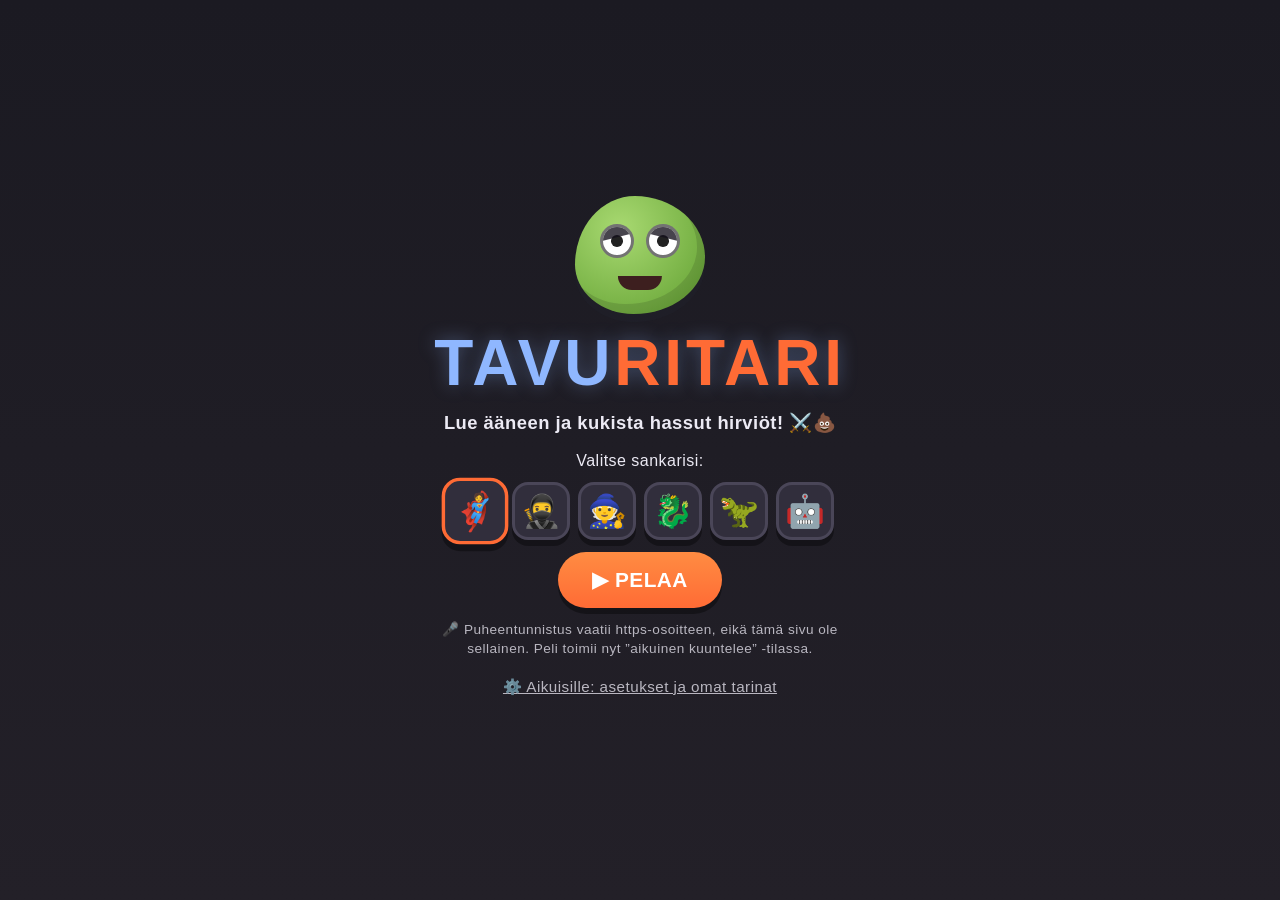
==== commit 951a86a9: "Säädettävä puheääni ja luotettavampi puheentunnistus ÄÄNI Peli ei tuota ääntä itse vaan käyttää lait" ====
--- a/tavuritari-yksi-tiedosto.html
+++ b/tavuritari-yksi-tiedosto.html
@@ -238,12 +238,70 @@
 #sankari {
   position: absolute;
   left: 5%;
-  bottom: 6px;
+  bottom: 24px;
   font-size: clamp(3rem, 11vmin, 5rem);
   filter: drop-shadow(0 4px 4px rgba(0,0,0,0.45));
   z-index: 2;
   line-height: 1;
 }
+
+/* Kilvet ja varusteet sankarin jalkojen alla */
+#sankari-rivi {
+  position: absolute;
+  left: 4%;
+  bottom: 5px;
+  z-index: 2;
+  font-size: 0.8rem;
+  letter-spacing: 0.05em;
+  text-shadow: 0 1px 2px rgba(0,0,0,0.6);
+  pointer-events: none;
+}
+
+#sankari.vaistohyppy { animation: vaistohyppy 0.7s ease; }
+
+@keyframes vaistohyppy {
+  0%, 100% { transform: translateY(0); }
+  30% { transform: translateY(-34px) rotate(-10deg); }
+  55% { transform: translateY(0); }
+  70% { transform: translateY(-10px); }
+}
+
+.kilpi-valays {
+  position: absolute;
+  z-index: 6;
+  font-size: 2.6rem;
+  transform: translate(-50%, -50%);
+  animation: kilpivalays 0.8s ease forwards;
+  pointer-events: none;
+  filter: drop-shadow(0 0 14px #8fb7ff);
+}
+
+@keyframes kilpivalays {
+  0% { transform: translate(-50%, -50%) scale(0.4); opacity: 0; }
+  30% { transform: translate(-50%, -50%) scale(1.5); opacity: 1; }
+  100% { transform: translate(-50%, -50%) scale(1); opacity: 0; }
+}
+
+/* Kombomittari */
+#kombo-merkki {
+  display: none;
+  position: absolute;
+  left: 8px;
+  top: 42%;
+  z-index: 3;
+  background: linear-gradient(180deg, #ff8c42, #e2711d);
+  color: #fff;
+  font-weight: 800;
+  font-size: 0.8rem;
+  letter-spacing: 0.05em;
+  padding: 5px 11px;
+  border-radius: 999px;
+  box-shadow: 0 0 14px rgba(255, 140, 66, 0.55);
+  pointer-events: none;
+}
+
+#kombo-merkki.nakyy { display: block; }
+#kombo-merkki.poksahdus { animation: poksahdus 0.5s ease; }
 
 .sankari-kuva {
   display: none;
@@ -724,6 +782,8 @@
 #mikki-nappi #mikki-teksti { font-size: 0.72rem; letter-spacing: 0.04em; padding: 0 6px; }
 #mikki-nappi:active { transform: translateY(4px); box-shadow: 0 4px 0 rgba(41,48,61,0.2); }
 
+#mikki-nappi { -webkit-touch-callout: none; }
+
 #mikki-nappi.kuuntelee {
   background: radial-gradient(circle at 32% 28%, #ff5d5d, #d92d2d);
   animation: pulssi 1.1s ease-in-out infinite;
@@ -862,6 +922,272 @@
 .aarre-rivi-nimi { flex: 1; font-weight: bold; font-size: 0.95rem; }
 .aarre-rivi-maara { font-weight: bold; opacity: 0.7; }
 .reppu-tyhja { opacity: 0.75; }
+
+/* valintatehtävä: kuuntele ja napauta */
+
+#valinta-napit {
+  display: none;
+  gap: 10px;
+  flex-wrap: wrap;
+  justify-content: center;
+  margin-top: 4px;
+}
+
+#valinta-napit.nakyy { display: flex; }
+
+.valinta-nappi {
+  background: linear-gradient(180deg, #ffffff, #f0e8cf);
+  color: var(--lukuteksti);
+  font-weight: 800;
+  font-size: clamp(1.8rem, 8vmin, 3rem);
+  letter-spacing: 0.05em;
+  min-width: clamp(76px, 22vmin, 130px);
+  padding: 12px 18px;
+  border: 3px solid #c9bfa5;
+  border-radius: 18px;
+  box-shadow: 0 5px 0 rgba(0, 0, 0, 0.25);
+}
+
+.valinta-nappi:active { transform: translateY(3px); box-shadow: 0 2px 0 rgba(0,0,0,0.25); }
+
+.valinta-nappi.oikein {
+  background: linear-gradient(180deg, #7ee19a, #2f9e44);
+  border-color: #2f9e44;
+  color: #10321a;
+}
+
+.valinta-nappi.vaara {
+  background: linear-gradient(180deg, #e4e0d6, #cfc7b6);
+  border-color: #b3aa96;
+  color: #6f6857;
+  opacity: 0.55;
+}
+
+.valinta-nappi.hohtaa {
+  border-color: var(--keltainen);
+  box-shadow: 0 5px 0 rgba(0,0,0,0.25), 0 0 22px var(--keltainen);
+  animation: hohda 1.1s ease-in-out infinite;
+}
+
+@keyframes hohda {
+  0%, 100% { transform: scale(1); }
+  50% { transform: scale(1.06); }
+}
+
+.valinta-nappi.tarise { animation: tarise 0.45s ease; }
+
+.kuuntelukuva {
+  font-size: clamp(2.6rem, 12vmin, 4rem);
+  line-height: 1;
+  animation: kuuntelusyke 1.8s ease-in-out infinite;
+}
+
+@keyframes kuuntelusyke {
+  0%, 100% { transform: scale(1); opacity: 0.9; }
+  50% { transform: scale(1.1); opacity: 1; }
+}
+
+.valinta-vihje {
+  font-size: 1rem;
+  font-weight: bold;
+  color: var(--tavu2);
+  letter-spacing: 0.04em;
+}
+
+/* Valintatehtävässä Kuuntele on pääkomento */
+.apunappi.iso-kuuntele {
+  background: linear-gradient(180deg, #ff8c42, var(--korostus));
+  color: #fff;
+  border-color: var(--korostus);
+  font-size: 1rem;
+  padding: 16px 22px;
+  min-width: 130px;
+}
+
+/* ääniasetukset */
+
+.valilehti .rivi.pystyyn {
+  flex-direction: column;
+  align-items: stretch;
+  gap: 6px;
+}
+
+.valilehti input[type="range"] {
+  width: 100%;
+  height: 34px;
+  accent-color: var(--korostus);
+}
+
+.aani-varoitus {
+  background: rgba(255, 93, 93, 0.15);
+  border: 2px solid var(--punainen);
+  border-radius: 12px;
+  padding: 12px 14px;
+  font-size: 0.9rem;
+  line-height: 1.45;
+}
+
+.aani-napit { display: flex; gap: 8px; flex-wrap: wrap; }
+.aani-napit .isonappi { flex: 1; min-width: 150px; font-size: 1rem; padding: 14px 16px; }
+
+/* diagnoosi */
+
+.diagnoosi {
+  display: flex;
+  flex-direction: column;
+  gap: 4px;
+  background: #1f1d27;
+  border-radius: 12px;
+  padding: 10px 12px;
+  font-size: 0.85rem;
+}
+
+.diagnoosi-rivi { display: flex; align-items: baseline; gap: 8px; }
+.diagnoosi-merkki { color: var(--vihrea); font-weight: 800; flex-shrink: 0; }
+.diagnoosi-rivi.pielessa .diagnoosi-merkki { color: var(--punainen); }
+.diagnoosi-nimi { flex: 1; }
+.diagnoosi-arvo { opacity: 0.7; text-align: right; }
+.diagnoosi-rivi.pielessa .diagnoosi-arvo { opacity: 1; color: var(--punainen); }
+
+/* mikrofonitesti */
+
+.mikkitesti-edistyminen { font-size: 0.8rem; opacity: 0.7; font-weight: bold; }
+
+.mikkitesti-kohde {
+  background: var(--lukukortti);
+  color: var(--lukuteksti);
+  border-radius: 16px;
+  padding: 16px;
+  text-align: center;
+  font-size: clamp(1.4rem, 6vmin, 2.2rem);
+  font-weight: 800;
+  letter-spacing: 0.04em;
+  margin: 8px 0;
+}
+
+.mikkitesti-kuultu { font-size: 0.92rem; line-height: 1.5; min-height: 1.4em; }
+
+.mikkitesti-napit { display: flex; gap: 8px; flex-wrap: wrap; }
+.mikkitesti-napit .isonappi { font-size: 0.95rem; padding: 12px 16px; flex: 1; min-width: 140px; }
+
+.mikkitesti-luvut {
+  display: grid;
+  grid-template-columns: repeat(auto-fit, minmax(120px, 1fr));
+  gap: 8px;
+  margin: 10px 0;
+}
+
+#mikkitesti-tulos { display: flex; flex-direction: column; gap: 8px; }
+#mikkitesti-tulos.piilossa { display: none; }
+#mikkitesti-tulos .raportti-otsikko { font-size: 1.1rem; }
+#mikkitesti-tulos.tulos-hyva .raportti-otsikko { color: var(--vihrea); }
+#mikkitesti-tulos.tulos-keski .raportti-otsikko { color: var(--keltainen); }
+#mikkitesti-tulos.tulos-heikko .raportti-otsikko { color: var(--punainen); }
+
+#mikkitesti-kesken { display: flex; flex-direction: column; gap: 8px; }
+#mikkitesti-kesken.piilossa { display: none; }
+
+.hankala-rivi.kertauksessa { border-left: 3px solid var(--keltainen); }
+
+/* kauppa */
+
+.kauppa-saldo { font-weight: 800; font-size: 1.15rem; color: var(--keltainen); }
+
+#kauppa-lista {
+  display: grid;
+  grid-template-columns: repeat(auto-fill, minmax(150px, 1fr));
+  gap: 10px;
+}
+
+.kauppa-kortti {
+  background: #3a3746;
+  border: 2px solid var(--paneeli-reuna);
+  border-radius: 16px;
+  padding: 12px 8px;
+  display: flex;
+  flex-direction: column;
+  align-items: center;
+  gap: 6px;
+}
+
+.kauppa-kortti.omistettu { border-color: var(--vihrea); }
+.kauppa-emoji { font-size: 2rem; }
+.kauppa-nimi { font-weight: bold; font-size: 0.95rem; }
+.kauppa-kuvaus { font-size: 0.75rem; opacity: 0.75; line-height: 1.35; flex: 1; }
+.kauppa-omistettu { font-weight: bold; color: var(--vihrea); }
+
+.kauppa-osta {
+  font-size: 0.85rem;
+  padding: 10px 14px;
+  min-height: 0;
+}
+
+.kauppa-osta:disabled {
+  filter: grayscale(1);
+  opacity: 0.55;
+}
+
+/* raportti */
+
+.raportti-otsikko { font-size: 1rem; margin-top: 4px; }
+
+#raportti-luvut {
+  display: grid;
+  grid-template-columns: repeat(auto-fill, minmax(110px, 1fr));
+  gap: 8px;
+}
+
+.raportti-chip {
+  background: #3a3746;
+  border-radius: 12px;
+  padding: 10px 6px;
+  text-align: center;
+}
+
+.raportti-arvo { font-size: 1.3rem; font-weight: 800; color: var(--keltainen); }
+.raportti-nimi { font-size: 0.72rem; opacity: 0.75; }
+
+#raportti-paivat {
+  display: flex;
+  align-items: flex-end;
+  justify-content: space-between;
+  gap: 6px;
+  padding: 4px 2px;
+}
+
+.paiva-pylvas {
+  flex: 1;
+  display: flex;
+  flex-direction: column;
+  align-items: center;
+  justify-content: flex-end;
+  gap: 3px;
+}
+
+.paiva-maara { font-size: 0.7rem; opacity: 0.8; min-height: 1em; }
+
+.paiva-palkki {
+  width: 70%;
+  max-width: 34px;
+  background: linear-gradient(180deg, #63d471, #2f9e44);
+  border-radius: 6px 6px 2px 2px;
+}
+
+.paiva-nimi { font-size: 0.65rem; opacity: 0.6; }
+
+.hankala-rivi {
+  display: flex;
+  justify-content: space-between;
+  gap: 8px;
+  background: #3a3746;
+  border-radius: 10px;
+  padding: 7px 12px;
+  font-size: 0.9rem;
+  margin-bottom: 6px;
+}
+
+.hankala-teksti { overflow: hidden; text-overflow: ellipsis; white-space: nowrap; }
+.hankala-maara { font-weight: 800; color: var(--korostus); flex-shrink: 0; }
 
 /* vanhempien paneeli */
 
@@ -1060,6 +1386,7 @@
     <header id="ylapalkki">
       <div id="arvonimi-merkki" class="merkki">🧝 Tavutonttu</div>
       <div id="xp-merkki" class="merkki">⭐ 0</div>
+      <button id="kolikko-merkki" class="merkki" aria-label="Avaa kauppa">🪙 0</button>
       <div class="palkki-napit">
         <button id="reppu-nappi" class="kuvakenappi" aria-label="Aarrereppu">🎒</button>
         <button id="aani-nappi" class="kuvakenappi" aria-label="Äänet päälle tai pois">🔊</button>
@@ -1071,11 +1398,13 @@
 
       <div id="taistelu">
         <div id="alue-nimi"></div>
+        <div id="kombo-merkki"></div>
         <div id="puhekupla">Hirviö lähestyy!</div>
         <div id="sankari" aria-hidden="true">
           <img id="sankari-kuva" class="sankari-kuva" alt="">
           <span id="sankari-emoji">🦸</span>
         </div>
+        <div id="sankari-rivi" aria-hidden="true"></div>
         <div id="vastustaja-alue">
           <div id="vastustaja-kyltti">
             <div id="vastustaja-nimi">Hirviö</div>
@@ -1099,6 +1428,7 @@
         <div id="tehtava-otsikko">Sano tavu ääneen:</div>
         <div id="tehtava-kortti">
           <div id="tehtava-teksti"></div>
+          <div id="valinta-napit"></div>
           <div id="tarina-pisteet"></div>
         </div>
         <div id="kuultu"></div>
@@ -1108,7 +1438,7 @@
 
     <footer id="ohjaimet">
       <button id="kuuntele-nappi" class="apunappi" aria-label="Kuuntele malli">🔊<br>Kuuntele</button>
-      <button id="mikki-nappi" aria-label="Aloita puhuminen">
+      <button id="mikki-nappi" aria-label="Pidä pohjassa ja lue ääneen">
         <span class="mikki-kuva">🎤</span>
         <span id="mikki-teksti">SANO!</span>
       </button>
@@ -1168,6 +1498,17 @@
       <h2>🎒 Aarrereppu</h2>
       <div id="reppu-lista"></div>
       <button id="reppu-sulje" class="isonappi">SULJE</button>
+    </div>
+  </div>
+
+  <div id="kauppa" class="peite">
+    <div class="peite-kortti">
+      <h2>🏪 Kummituskauppa</h2>
+      <p id="kauppa-saldo" class="kauppa-saldo">Kolikkosi: 🪙 0</p>
+      <p class="pikkuteksti">Kolikoita saa lukemalla ja kukistamalla hirviöitä.
+        Miekat tekevät lisää vahinkoa ja kilvet kestävät enemmän!</p>
+      <div id="kauppa-lista"></div>
+      <button id="kauppa-sulje" class="isonappi">SULJE</button>
     </div>
   </div>
 
@@ -1192,6 +1533,9 @@
         <button data-vali="asetukset" class="valittu">Asetukset</button>
         <button data-vali="sanat">Omat sanat</button>
         <button data-vali="tarinat">Omat tarinat</button>
+        <button data-vali="aani">Ääni</button>
+        <button data-vali="raportti">Raportti</button>
+        <button data-vali="mikkitesti">Mikrofonitesti</button>
         <button data-vali="ohjeet">Ohjeet</button>
       </nav>
 
@@ -1212,14 +1556,16 @@
         <label class="rivi">
           <span>Lukutaso nyt:</span>
           <select id="asetus-taso">
-            <option value="1">1 — lyhyet tavut (KA)</option>
-            <option value="2">2 — isot tavut (KAK)</option>
-            <option value="3">3 — sanat tavuittain (KAK-KA)</option>
-            <option value="4">4 — pitkät sanat tavuittain</option>
-            <option value="5">5 — sanat ilman tavuviivoja</option>
-            <option value="6">6 — lyhyet lauseet</option>
-            <option value="7">7 — pitkät lauseet</option>
-            <option value="8">8 — sadut (pomotaistelut)</option>
+            <option value="1">1 — kirjaimen äänne (napautus)</option>
+            <option value="2">2 — kuuntele ja valitse tavu (napautus)</option>
+            <option value="3">3 — lyhyet tavut ääneen (KA)</option>
+            <option value="4">4 — isot tavut ääneen (KAK)</option>
+            <option value="5">5 — sanat tavuittain (KAK-KA)</option>
+            <option value="6">6 — pitkät sanat tavuittain</option>
+            <option value="7">7 — sanat ilman tavuviivoja</option>
+            <option value="8">8 — lyhyet lauseet</option>
+            <option value="9">9 — pitkät lauseet</option>
+            <option value="10">10 — sadut (pomotaistelut)</option>
           </select>
         </label>
         <p class="vanhemmat-vihje">Taso mukautuu itsestään pelin aikana:
@@ -1245,6 +1591,91 @@
         <textarea id="oma-tarina-teksti" rows="7" placeholder="Olipa kerran vuori. Se oli tehty kakasta. ..."></textarea>
         <button id="oma-tarina-tallenna" class="isonappi">💾 Tallenna tarina</button>
         <div id="omat-tarinat-lista"></div>
+      </section>
+
+      <section id="vali-aani" class="valilehti">
+        <p id="aani-varoitus" class="aani-varoitus piilossa"></p>
+
+        <label class="rivi pystyyn">
+          <span>Puheääni</span>
+          <select id="aani-valinta"></select>
+        </label>
+        <p class="vanhemmat-vihje">Äänen laadun ratkaisee laite, ei peli.
+          iPadilla ja iPhonella kannattaa ladata parannettu suomenkielinen
+          ääni: <strong>Asetukset → Käyttöapu → Puhuttu sisältö → Äänet →
+          Suomi → Satu</strong> ja lataa <em>Parannettu</em>-versio. Se
+          kuulostaa selvästi luonnollisemmalta kuin peruslaatuinen.</p>
+
+        <label class="rivi pystyyn">
+          <span>Puhenopeus: <b id="aani-nopeus-arvo">0.8</b></span>
+          <input type="range" id="aani-nopeus" min="0.5" max="1.2" step="0.05" value="0.8">
+        </label>
+
+        <label class="rivi pystyyn">
+          <span>Äänenkorkeus: <b id="aani-korkeus-arvo">1.0</b></span>
+          <input type="range" id="aani-korkeus" min="0.5" max="1.4" step="0.05" value="1.0">
+        </label>
+
+        <label class="rivi">
+          <input type="checkbox" id="aani-hahmo" checked>
+          <span>Velhoääni hirviöiden repliikeissä (matala ja verkkainen).
+            Mallilukeminen käyttää aina selkeää ääntä.</span>
+        </label>
+
+        <div class="aani-napit">
+          <button id="aani-esiasetus-selkea" class="isonappi vihrea">👩‍🏫 Selkeä opettaja</button>
+          <button id="aani-esiasetus-velho" class="isonappi">🧙 Velho</button>
+        </div>
+        <button id="aani-kokeile" class="isonappi keltainen">🔊 Kokeile ääntä</button>
+      </section>
+
+      <section id="vali-raportti" class="valilehti">
+        <p class="vanhemmat-vihje">Miten harjoittelu on sujunut.
+          <em>Sujui itsenäisesti</em> = meni ensimmäisellä yrityksellä ilman apuja.
+          <em>Harjoiteltu mallin kanssa</em> ei ole epäonnistuminen vaan tieto
+          siitä, missä tukea on tarvittu — peli ei rankaise avun pyytämisestä
+          millään tavalla.</p>
+        <div id="raportti-luvut"></div>
+        <h3 class="raportti-otsikko">Viimeiset 7 päivää</h3>
+        <div id="raportti-paivat"></div>
+        <h3 class="raportti-otsikko">Kertauksessa juuri nyt</h3>
+        <div id="raportti-hankalat"></div>
+        <button id="raportti-tyhjenna" class="linkkinappi vaara">🗑 Tyhjennä tilastot</button>
+      </section>
+
+      <section id="vali-mikkitesti" class="valilehti">
+        <p class="vanhemmat-vihje">Tämä testi kertoo, toimiiko puheentunnistus
+          <strong>tämän lapsen äänellä ja tällä laitteella</strong>. Se on
+          pelin tärkein yksittäinen kysymys: jos tunnistin hylkää oikein
+          luettuja tai hyväksyy vääriä, kannattaa pelata
+          "aikuinen kuuntelee" -tilassa. Kestää noin 5 minuuttia.</p>
+        <p class="vanhemmat-vihje"><strong>Näin testi tehdään:</strong> lapsi
+          lukee ruudulla näkyvän sanan ääneen. Peli kertoo, mitä se kuuli ja
+          hyväksyikö se suorituksen. Sinä kerrot, lukiko lapsi <em>oikeasti</em>
+          oikein. Näistä kahdesta tiedosta syntyy tulos.</p>
+
+        <div id="mikkitesti-diagnoosi" class="diagnoosi"></div>
+
+        <div id="mikkitesti-alku">
+          <button id="mikkitesti-aloita" class="isonappi">🎤 ALOITA TESTI</button>
+        </div>
+
+        <div id="mikkitesti-kesken" class="piilossa">
+          <div id="mikkitesti-edistyminen" class="mikkitesti-edistyminen"></div>
+          <div id="mikkitesti-kohde" class="mikkitesti-kohde"></div>
+          <button id="mikkitesti-kuuntele" class="isonappi">🎤 KUUNTELE LUKEMINEN</button>
+          <div id="mikkitesti-kuultu" class="mikkitesti-kuultu"></div>
+          <div id="mikkitesti-tuomio" class="piilossa">
+            <p class="vanhemmat-vihje">Lukiko lapsi tämän oikein?</p>
+            <div class="mikkitesti-napit">
+              <button id="mikkitesti-oikein" class="isonappi vihrea">👍 LUKI OIKEIN</button>
+              <button id="mikkitesti-vaarin" class="isonappi keltainen">👎 EI LUKENUT OIKEIN</button>
+            </div>
+          </div>
+          <button id="mikkitesti-keskeyta" class="linkkinappi">Keskeytä testi</button>
+        </div>
+
+        <div id="mikkitesti-tulos" class="piilossa"></div>
       </section>
 
       <section id="vali-ohjeet" class="valilehti">
@@ -1428,12 +1859,15 @@
   }
 
   // Vertaa yhtä odotettua sanaa yhteen kuultuun sanaan.
-  function sanaOsuu(odotettu, kuultu) {
+  // loysa = höpölöitsy eli epäsana: puheentunnistin ei tunne sanaa
+  // ennestään ja arvaa sen helposti vähän väärin, joten sallitaan
+  // yksi virhe enemmän. Muuten lapsi lukisi oikein ja peli hylkäisi.
+  function sanaOsuu(odotettu, kuultu, loysa) {
     odotettu = normalisoi(odotettu).replace(/ /g, "");
     kuultu = normalisoi(kuultu).replace(/ /g, "");
     if (!odotettu || !kuultu) return false;
     if (odotettu === kuultu) return true;
-    if (etaisyys(odotettu, kuultu) <= toleranssi(odotettu.length)) return true;
+    if (etaisyys(odotettu, kuultu) <= toleranssi(odotettu.length) + (loysa ? 1 : 0)) return true;
     // Tunnistin voi liimata sanoja yhteen tai lapsi lukee sanan pariin kertaan.
     if (odotettu.length >= 3 && kuultu.indexOf(odotettu) >= 0) return true;
     return false;
@@ -1457,14 +1891,49 @@
 
   // Sanatehtävä: kokeillaan jokaista kuultua sanaa erikseen sekä kaikkia
   // yhteen liimattuna (lapsi voi lukea "KAK ... KA" tavu kerrallaan).
-  function kokoSanaOsuu(odotettu, kuultuTeksti) {
+  function kokoSanaOsuu(odotettu, kuultuTeksti, loysa) {
     var sanat = sanalista(kuultuTeksti);
     if (!sanat.length) return false;
     for (var i = 0; i < sanat.length; i++) {
-      if (sanaOsuu(odotettu, sanat[i])) return true;
-      if (i + 1 < sanat.length && sanaOsuu(odotettu, sanat[i] + sanat[i + 1])) return true;
-    }
-    return sanaOsuu(odotettu, sanat.join(""));
+      if (sanaOsuu(odotettu, sanat[i], loysa)) return true;
+      if (i + 1 < sanat.length && sanaOsuu(odotettu, sanat[i] + sanat[i + 1], loysa)) return true;
+    }
+    return sanaOsuu(odotettu, sanat.join(""), loysa);
+  }
+
+  // Vertaa tavua yhteen kuultuun sanaan (ilman koko tekstin läpikäyntiä).
+  function tavuTokenOsuu(tavu, token) {
+    tavu = normalisoi(tavu).replace(/ /g, "");
+    if (!tavu || !token) return false;
+    if (token === tavu) return true;
+    if (tavu.length >= 2 && token.indexOf(tavu) === 0) return true;
+    return token[0] === tavu[0] && etaisyys(tavu, token) <= 1;
+  }
+
+  // Kombosyöksy ja palat: montako osaa listasta (alkaen kohdasta 'alku')
+  // kuullusta tekstistä löytyy PERÄKKÄIN. Palauttaa uuden indeksin.
+  // Jokainen kuultu sana voi kuitata vain yhden osan, joten "KAK" ei
+  // vahingossa kuittaa sekä osaa "KAK" että osaa "KA".
+  function jonoOsuu(osat, alku, kuultuTeksti, tavuja, ohitaTokenit) {
+    var tokenit = sanalista(kuultuTeksti);
+    var i = alku;
+    var t = ohitaTokenit || 0;
+    while (i < osat.length) {
+      var loytyi = false;
+      for (var j = t; j < tokenit.length; j++) {
+        if (tavuja) {
+          if (tavuTokenOsuu(osat[i], tokenit[j])) { loytyi = true; t = j + 1; break; }
+        } else {
+          if (sanaOsuu(osat[i], tokenit[j])) { loytyi = true; t = j + 1; break; }
+          if (j + 1 < tokenit.length && sanaOsuu(osat[i], tokenit[j] + tokenit[j + 1])) {
+            loytyi = true; t = j + 2; break;
+          }
+        }
+      }
+      if (!loytyi) break;
+      i++;
+    }
+    return i;
   }
 
   // Lause tai tarinan virke: verrataan sana kerrallaan järjestyksessä.
@@ -1505,6 +1974,8 @@
     etaisyys: etaisyys,
     sanaOsuu: sanaOsuu,
     tavuOsuu: tavuOsuu,
+    tavuTokenOsuu: tavuTokenOsuu,
+    jonoOsuu: jonoOsuu,
     kokoSanaOsuu: kokoSanaOsuu,
     lauseOsuu: lauseOsuu
   };
@@ -1533,6 +2004,9 @@
                    kohdalta — yksi virke luetaan kerrallaan.
    5. VASTUSTAJAT  hirviöt joita vastaan taistellaan. hp = montako
                    osumaa (luettua tehtävää) hirviön kukistaminen vaatii.
+   6. KIRJAIMET .. pelin alin taso: peli sanoo äänteen, lapsi napauttaa
+                   oikean kirjaimen (ei tarvitse mikrofonia).
+   7. HÖPÖLÖITSYT  hassuja epäsanoja, joita ei voi lukea ulkomuistista.
 
    💡 Sisältöä voi lisätä myös suoraan pelissä ilman koodia:
       pidä pelin ⚙️-nappia pohjassa → "Omat sanat" / "Omat tarinat".
@@ -1542,6 +2016,70 @@
    ===================================================================== */
 
 var SISALTO = {
+
+  /* ------------------------------------------------------------------
+     KIRJAIMET — pelin alin taso: peli sanoo äänteen, lapsi napauttaa
+     oikean kirjaimen. Tämä on lukemisen perusta (kirjain–äänne-yhteys)
+     eikä vaadi mikrofonia lainkaan.
+       kirjain ... näytettävä kirjain
+       aanne ..... miten peli sanoo äänteen ("mmm")
+       esimerkki . tuttu sana jolla äänne havainnollistetaan
+     ------------------------------------------------------------------ */
+  kirjaimet: [
+    { kirjain: "A", aanne: "aaa",  esimerkki: "AUTO" },
+    { kirjain: "I", aanne: "iii",  esimerkki: "ISI" },
+    { kirjain: "O", aanne: "ooo",  esimerkki: "OMENA" },
+    { kirjain: "U", aanne: "uuu",  esimerkki: "UKKI" },
+    { kirjain: "E", aanne: "eee",  esimerkki: "ETANA" },
+    { kirjain: "Y", aanne: "yyy",  esimerkki: "YSTÄVÄ" },
+    { kirjain: "Ä", aanne: "äää",  esimerkki: "ÄITI" },
+    { kirjain: "Ö", aanne: "ööö",  esimerkki: "ÖTÖKKÄ" },
+    { kirjain: "M", aanne: "mmm",  esimerkki: "MUMMO" },
+    { kirjain: "N", aanne: "nnn",  esimerkki: "NENÄ" },
+    { kirjain: "S", aanne: "sss",  esimerkki: "SIILI" },
+    { kirjain: "L", aanne: "lll",  esimerkki: "LEIPÄ" },
+    { kirjain: "R", aanne: "rrr",  esimerkki: "RAKETTI" },
+    { kirjain: "V", aanne: "vvv",  esimerkki: "VESSA" },
+    { kirjain: "K", aanne: "k, k, k", esimerkki: "KAKKA" },
+    { kirjain: "T", aanne: "t, t, t", esimerkki: "TALO" },
+    { kirjain: "P", aanne: "p, p, p", esimerkki: "PISSA" },
+    { kirjain: "H", aanne: "hhh",  esimerkki: "HAUKI" },
+    { kirjain: "J", aanne: "jjj",  esimerkki: "JÄÄTELÖ" },
+    { kirjain: "D", aanne: "d, d, d", esimerkki: "DINOSAURUS" },
+    { kirjain: "B", aanne: "b, b, b", esimerkki: "BANAANI" },
+    { kirjain: "G", aanne: "g, g, g", esimerkki: "GORILLA" }
+  ],
+
+  /* ------------------------------------------------------------------
+     SEKAANNUSPARIT — kirjaimet jotka menevät helposti sekaisin.
+     Peli tarjoaa näitä vääriksi vaihtoehdoiksi valintatehtävissä, jotta
+     harjoitus osuu juuri siihen mikä on vaikeaa. Voit lisätä ryhmiä.
+     ------------------------------------------------------------------ */
+  sekaannusparit: [
+    ["b", "d", "p"], ["m", "n"], ["u", "y"], ["a", "ä"], ["o", "ö"],
+    ["i", "j"], ["k", "g"], ["t", "d"], ["s", "z"], ["v", "w"],
+    ["e", "ä"], ["h", "n"], ["r", "l"]
+  ],
+
+  /* ------------------------------------------------------------------
+     HÖPÖLÖITSYT — hassuja epäsanoja, joita ei ole olemassakaan!
+     Nämä ovat tärkeitä: oikean sanan lapsi oppii pian tunnistamaan
+     ulkoa kuvana, mutta höpölöitsyn on pakko lukea kirjain kirjaimelta.
+     Juuri sitä lukutaito on. Ja ne kuulostavat hauskoilta taikasanoilta.
+     ------------------------------------------------------------------ */
+  hopoloitsut: [
+    // Lyhyet
+    "PÖMPPÖ", "TIPSU", "RÖHKÄ", "NUPPA", "JYNKKY", "SUHNA",
+    "VUPSA", "HÖRPPÖ", "MURKKO", "KÄPSÄ", "TÖRRÖ", "RÄTSÄ",
+    // Keskipitkät
+    "PÖMPPELI", "KRAPSUTI", "TIPSUKKA", "RÖHKÄLÖ", "NUPPELI",
+    "LÖNKKYRÄ", "PÄTKÄMÖ", "SUHNAKKA", "VUPSAHTI", "HÖRPPÖLÖ",
+    "MURKKELO", "KÄPSÄKKÄ", "TÖRRÖTIN", "RÄTSÄKKÄ", "JYNKKÄLÖ",
+    "MÖLINKKI", "KUPSAHTI", "NIRSKUTA",
+    // Pitkät
+    "PÖMPPELIKKÄ", "KRAPSUTELLI", "TIPSUKAINEN", "HÖRPPÖLÖINEN",
+    "RÄTSÄKKÄLÄ", "MURKKELOINEN"
+  ],
 
   /* ------------------------------------------------------------------
      TAVUT — lyhyet (2 kirjainta) ovat helppoja, pidemmät vaikeampia.
@@ -1690,27 +2228,27 @@
     {
       tunnus: "luokkahuone", nimi: "Kirottu luokkahuone", emoji: "🪑",
       kuvaus: "Pimeä luokka, jossa pulpetit leijuvat ilmassa.",
-      tasot: [1, 2], vari1: "#232030", vari2: "#3a2f4f"
+      tasot: [1, 2, 3], vari1: "#232030", vari2: "#3a2f4f"
     },
     {
       tunnus: "kirjasto", nimi: "Varjoisa kirjasto", emoji: "📚",
       kuvaus: "Kummitteleva kirjasto, jossa kirjat hehkuvat.",
-      tasot: [3, 4], vari1: "#1f2430", vari2: "#33415c"
+      tasot: [4, 5], vari1: "#1f2430", vari2: "#33415c"
     },
     {
       tunnus: "ruokala", nimi: "Kaaoksen ruokala", emoji: "🍝",
       kuvaus: "Raunioitunut ruokala, jossa kuplii vihreää limaa.",
-      tasot: [5], vari1: "#1e2a22", vari2: "#2f4a35"
+      tasot: [6, 7], vari1: "#1e2a22", vari2: "#2f4a35"
     },
     {
       tunnus: "liikuntasali", nimi: "Karmiva liikuntasali", emoji: "🏀",
       kuvaus: "Pimeä sali, jossa vanhat välineet heräävät eloon.",
-      tasot: [6, 7], vari1: "#2a2226", vari2: "#4a3038"
+      tasot: [8, 9], vari1: "#2a2226", vari2: "#4a3038"
     },
     {
       tunnus: "ullakko", nimi: "Hylätty ullakko", emoji: "🕸️",
       kuvaus: "Pölyinen ullakko, jonne sadut ovat piiloutuneet.",
-      tasot: [8], vari1: "#241d18", vari2: "#3e3226"
+      tasot: [10], vari1: "#241d18", vari2: "#3e3226"
     }
   ],
 
@@ -1843,6 +2381,31 @@
   ],
 
   /* ------------------------------------------------------------------
+     VARUSTEET — ostetaan kaupasta kolikoilla 🪙.
+       tyyppi "miekka": vahinko-bonus lisätään jokaiseen osumaan
+       tyyppi "kilpi":  kilpiMax nostaa kilpien enimmäismäärää
+       muut tyypit ovat hauskoja koristeita (näkyvät sankarin vierellä)
+     ------------------------------------------------------------------ */
+  varusteet: [
+    { tunnus: "puumiekka", nimi: "Puumiekka", emoji: "🪵🗡️", hinta: 15,
+      tyyppi: "miekka", vahinko: 2, kuvaus: "Parempi kuin ei mitään. Roiskeet irtoaa!" },
+    { tunnus: "tavumiekka", nimi: "Tavumiekka", emoji: "🗡️✨", hinta: 40,
+      tyyppi: "miekka", vahinko: 5, kuvaus: "Hehkuu aina kun luet oikein." },
+    { tunnus: "liekkimiekka", nimi: "Liekkimiekka", emoji: "🔥🗡️", hinta: 90,
+      tyyppi: "miekka", vahinko: 8, kuvaus: "Legendaarinen. Paistaa myös lättyjä." },
+    { tunnus: "peltikilpi", nimi: "Peltikilpi", emoji: "🛡️", hinta: 20,
+      tyyppi: "kilpi", kilpiMax: 4, kuvaus: "Kolisee hienosti. +1 kilpi." },
+    { tunnus: "lohikaarmekilpi", nimi: "Lohikäärmekilpi", emoji: "🐉🛡️", hinta: 60,
+      tyyppi: "kilpi", kilpiMax: 5, kuvaus: "Pelottaa hirviöitä. +2 kilpeä." },
+    { tunnus: "sankariviitta", nimi: "Sankariviitta", emoji: "🧣", hinta: 25,
+      tyyppi: "asu", kuvaus: "Hulmuaa mahtavasti vaikka ei tuulisi." },
+    { tunnus: "pierupossu", nimi: "Pierupossu", emoji: "🐷", hinta: 35,
+      tyyppi: "lemmikki", kuvaus: "Uskollinen kaveri, joka juhlii voittoja... omalla tavallaan. 💨" },
+    { tunnus: "kultakruunu", nimi: "Kultakruunu", emoji: "👑", hinta: 120,
+      tyyppi: "asu", kuvaus: "Lukusankarien kuninkaallinen päähine." }
+  ],
+
+  /* ------------------------------------------------------------------
      ARVONIMET — sankarin arvonimi nousee tähtien (XP) myötä.
      raja = montako tähteä arvonimeen vaaditaan.
      ------------------------------------------------------------------ */
@@ -1904,6 +2467,28 @@
     "PRÖÖÖT... hirviö tyhjeni kuin ilmapallo! 🎈",
     "Hirviö pakeni häntä koipien välissä! 🏃",
     "Hirviö suli kuplivaksi lätäköksi! 🫠"
+  ],
+
+  // Hirviön vastaisku (aina hassu, kilpi torjuu tai sankari väistää)
+  hyokkaysHuudot: [
+    "heittää limaklöntin!",
+    "sylkäisee jättirään!",
+    "pieraisee myrkkypilven!",
+    "viskaa homeisen eväsleivän!",
+    "heittää märän lattiarätin!",
+    "sinkoaa kumitossun!"
+  ],
+
+  torjuntaHuudot: [
+    "TORJUTTU! Kilpi hohtaa! 🛡️",
+    "KILPI OTTI KOPIN! 🛡️",
+    "PLONK! Kilpi kesti! 🛡️"
+  ],
+
+  vaistoHuudot: [
+    "Väistit viime hetkellä! 😅",
+    "HUTI! Hirviö osui omaan varpaaseensa! 🤣",
+    "Ohi meni! Hirviö nolostui. 😳"
   ],
 
   // Vinkkejä tehtävän alussa
@@ -2036,6 +2621,19 @@
       });
     },
 
+    // Kilpi torjuu hirviön heiton.
+    torjunta: function () {
+      kohina(0, 0.09, 2400, 0.3);
+      piip(988, 0.04, 0.12, "triangle", 0.22);
+      piip(740, 0.13, 0.16, "triangle", 0.18);
+    },
+
+    // Kolikot kilisevät.
+    kolikko: function () {
+      piip(1319, 0, 0.09, "square", 0.1);
+      piip(1568, 0.08, 0.14, "square", 0.1);
+    },
+
     // Tietenkin. 💨
     pieru: function () {
       var kesto = 0.45 + Math.random() * 0.35;
@@ -2051,15 +2649,38 @@
 /* =====================================================================
    PUHE — puheentunnistus (Web Speech API) ja puhesynteesi suomeksi.
    ---------------------------------------------------------------------
-   iPadilla ja iPhonella tunnistus käyttää Applen omaa sanelua, joka
-   osaa suomea. Tunnistus vaatii HTTPS-osoitteen ja mikrofoniluvan.
-   Jos tunnistus ei ole käytettävissä, peli siirtyy automaattisesti
-   "aikuinen kuuntelee" -tilaan.
+   PUHESYNTEESI (peli puhuu)
+     Ääni on säädettävissä aikuisten paneelista: laitteelta löytyvät
+     suomenkieliset äänet, nopeus ja äänenkorkeus. Laadun ratkaisee
+     ennen kaikkea se, mikä ääni laitteeseen on asennettu — iPadilla ja
+     iPhonella kannattaa ladata "Satu (parannettu)" -ääni, joka kuulostaa
+     selvästi luonnollisemmalta kuin peruslaatuinen.
+
+     Äänellä on kaksi roolia:
+       "opetus" — mallilukeminen. Selkeä ja rauhallinen; tämä on
+                  pedagogiikkaa, joten sitä ei sotketa tehosteilla.
+       "hahmo"  — velhon/kertojan repliikit. Matalampi ja verkkaisempi,
+                  eli tunnelmaa saa ilman että mallilukeminen kärsii.
+
+   PUHEENTUNNISTUS (peli kuuntelee)
+     Vaatii https-osoitteen ja mikrofoniluvan. Lapsen hidas, tavuttava
+     lukeminen on tunnistukselle vaikeaa, joten peli tarjoaa kaksi tapaa:
+       - napauta ja puhu (peli päättää kuuntelun hiljaisuudesta)
+       - PIDÄ NAPPIA POHJASSA ja puhu, päästä irti kun valmis
+     Jälkimmäinen on selvästi luotettavampi, koska tunnistuksen ei
+     tarvitse arvailla milloin lapsi lopetti.
    ===================================================================== */
 
 var PUHE = (function () {
 
   var SR = window.SpeechRecognition || window.webkitSpeechRecognition;
+
+  // iOS ja Safari käyttäytyvät puheen kanssa omalla tavallaan:
+  // jatkuva tunnistus katkeilee ja puhesynteesi varaa äänilaitteen.
+  var IOS = /iPad|iPhone|iPod/.test(navigator.userAgent) ||
+            (navigator.platform === "MacIntel" && navigator.maxTouchPoints > 1);
+  var SAFARI = /^((?!chrome|android|crios|fxios).)*safari/i.test(navigator.userAgent);
+  var OMA_TAPA = IOS || SAFARI;
 
   var tunnistin = null;
   var kuuntelee = false;
@@ -2068,9 +2689,25 @@
   var valiaikainen = "";      // viimeisin keskeneräinen arvaus
   var kandidaatit = [];       // kaikki vaihtoehtoiset tulkinnat
   var uudelleenKaynnistykset = 0;
+  var viimeisinVirhe = null;  // vianetsintää varten
   var ajastimet = { hiljaisuus: null, maksimi: null, eiPuhetta: null };
 
   function tuettu() { return !!SR; }
+  function viimeVirhe() { return viimeisinVirhe; }
+
+  // Ihmisluettava selitys tunnistuksen virhekoodille.
+  function virheSelitys(koodi) {
+    var selitykset = {
+      "not-allowed": "Mikrofonilupa puuttuu. Salli mikrofoni selaimen asetuksista.",
+      "service-not-allowed": "Selain ei anna käyttää puheentunnistusta. Kokeile Safaria.",
+      "no-speech": "Peli ei kuullut puhetta. Puhu lähempänä ja kovempaa.",
+      "audio-capture": "Mikrofonia ei löytynyt.",
+      "network": "Puheentunnistus tarvitsee nettiyhteyden — yhteys ei toiminut.",
+      "aborted": "Kuuntelu keskeytyi.",
+      "language-not-supported": "Tämä selain ei tunnista suomea. Kokeile Safaria."
+    };
+    return selitykset[koodi] || ("Tuntematon virhe: " + koodi);
+  }
 
   function peruAjastimet() {
     clearTimeout(ajastimet.hiljaisuus);
@@ -2104,9 +2741,19 @@
     if (a && a.loppu) a.loppu(kokoTeksti(), kaikkiKandidaatit(), syy || "loppu");
   }
 
+  // Napautus (lyhyt painallus) vaihtaa pidä-pohjassa -tilasta
+  // automaattitilaan, jolloin hiljaisuus päättää kuuntelun.
+  function vapautaPito() {
+    if (!kuuntelee || !asetukset) return;
+    asetukset.pidetaanPohjassa = false;
+    viritaHiljaisuusAjastin();
+  }
+
   function viritaHiljaisuusAjastin() {
-    if (!asetukset || !asetukset.jatkuva) return;
+    if (!asetukset) return;
     clearTimeout(ajastimet.hiljaisuus);
+    // Pidä-pohjassa-tilassa lapsi päättää itse milloin lopettaa.
+    if (asetukset.pidetaanPohjassa) return;
     ajastimet.hiljaisuus = setTimeout(function () {
       lopeta("valmis");
     }, asetukset.hiljaisuusMs || 2800);
@@ -2114,7 +2761,8 @@
 
   /* Aloittaa kuuntelun.
      asetukset = {
-       jatkuva: true/false   — pitkille lauseille true
+       jatkuva: true/false          — pitkille lauseille true
+       pidetaanPohjassa: true/false — lapsi pitää nappia pohjassa
        maksimiMs, hiljaisuusMs, eiPuhettaMs
        tulos(teksti, kandidaatit)         — kutsutaan aina kun kuullaan jotain
        loppu(teksti, kandidaatit, syy)    — kuuntelu päättyi
@@ -2124,16 +2772,25 @@
     if (!SR) return false;
     if (kuuntelee) lopeta("kayttaja");
 
+    // Puhesynteesi varaa äänilaitteen etenkin iOS:llä. Jos peli on juuri
+    // puhunut, tunnistus ei käynnisty kunnolla — vaimennetaan ensin.
+    if ("speechSynthesis" in window && window.speechSynthesis.speaking) {
+      window.speechSynthesis.cancel();
+    }
+
     asetukset = a;
     lopullinen = "";
     valiaikainen = "";
     kandidaatit = [];
     uudelleenKaynnistykset = 0;
+    viimeisinVirhe = null;
     kuuntelee = true;
 
     tunnistin = new SR();
     tunnistin.lang = "fi-FI";
-    tunnistin.continuous = !!a.jatkuva;
+    // Safarissa ja iOS:llä jatkuva tunnistus katkeilee ja aiheuttaa
+    // toistuvia uudelleenkäynnistyksiä. Kertakuuntelu on luotettavampi.
+    tunnistin.continuous = !!a.jatkuva && !OMA_TAPA;
     tunnistin.interimResults = true;
     tunnistin.maxAlternatives = 4;
 
@@ -2161,6 +2818,7 @@
     tunnistin.onerror = function (e) {
       if (!kuuntelee) return;
       var virhe = e && e.error;
+      viimeisinVirhe = { koodi: virhe, selitys: virheSelitys(virhe) };
       if (virhe === "no-speech") { lopeta("ei-puhetta"); return; }
       if (virhe === "not-allowed" || virhe === "service-not-allowed") { lopeta("estetty"); return; }
       if (virhe === "aborted") return; // stop() aiheuttaa tämän joskus
@@ -2169,9 +2827,11 @@
 
     tunnistin.onend = function () {
       if (!kuuntelee) return;
-      if (asetukset && asetukset.jatkuva && uudelleenKaynnistykset < 8) {
-        // iOS lopettaa tunnistuksen jokaisen tauon jälkeen — jatketaan
-        // kunnes hiljaisuus- tai maksimiaika täyttyy.
+      // Pidä-pohjassa-tilassa jatketaan kunnes sormi nostetaan.
+      var jatketaanko = asetukset &&
+        (asetukset.pidetaanPohjassa || (asetukset.jatkuva && !OMA_TAPA));
+      var raja = OMA_TAPA ? 3 : 8;
+      if (jatketaanko && uudelleenKaynnistykset < raja) {
         uudelleenKaynnistykset++;
         try { tunnistin.start(); return; } catch (e) { /* jatketaan alas */ }
       }
@@ -2188,6 +2848,7 @@
     } catch (e) {
       kuuntelee = false;
       peruAjastimet();
+      viimeisinVirhe = { koodi: "start-epaonnistui", selitys: "Tunnistusta ei saatu käynnistettyä." };
       return false;
     }
     return true;
@@ -2195,31 +2856,105 @@
 
   /* ---------------------- Puhesynteesi (ääneen lukeminen) ------------ */
 
-  var aani = null;
-
-  function etsiAani() {
+  var kaikkiAanet = [];
+  var valittuAani = null;
+
+  // Aikuisten paneelista säädettävät. nopeus 0.5–1.2, korkeus 0.5–1.5.
+  var aaniAsetus = { nimi: null, nopeus: 0.8, korkeus: 1.0, hahmoAani: true };
+
+  function onSuomiAani(v) {
+    return (v.lang || "").toLowerCase().indexOf("fi") === 0;
+  }
+
+  function paivitaAanet() {
     if (!("speechSynthesis" in window)) return;
-    var lista = window.speechSynthesis.getVoices() || [];
-    var suomi = lista.filter(function (v) {
-      return (v.lang || "").toLowerCase().indexOf("fi") === 0;
-    });
-    // Applen "Satu" on yleensä paras suomenkielinen ääni.
-    aani = suomi.filter(function (v) { return /satu/i.test(v.name); })[0] || suomi[0] || null;
+    kaikkiAanet = window.speechSynthesis.getVoices() || [];
+    valitseAani();
+  }
+
+  function valitseAani() {
+    var suomi = kaikkiAanet.filter(onSuomiAani);
+
+    // 1) Aikuisen valitsema ääni, jos se on yhä olemassa.
+    if (aaniAsetus.nimi) {
+      var toive = kaikkiAanet.filter(function (v) { return v.name === aaniAsetus.nimi; })[0];
+      if (toive) { valittuAani = toive; return; }
+    }
+    // 2) Paras suomenkielinen: parannetut/premium-äänet kuulostavat
+    //    selvästi luonnollisemmilta kuin peruslaatuiset.
+    var parannettu = suomi.filter(function (v) {
+      return /enhanced|premium|neural|parannettu/i.test(v.name);
+    })[0];
+    valittuAani = parannettu || suomi.filter(function (v) {
+      return /satu/i.test(v.name);
+    })[0] || suomi[0] || null;
   }
 
   if ("speechSynthesis" in window) {
-    etsiAani();
-    window.speechSynthesis.onvoiceschanged = etsiAani;
-  }
-
-  function sano(teksti, nopeus, kunValmis) {
+    paivitaAanet();
+    window.speechSynthesis.onvoiceschanged = paivitaAanet;
+  }
+
+  // Onko laitteessa lainkaan suomenkielistä ääntä? Ilman sitä selain
+  // lukee suomea vieraskielisellä äänellä, mikä kuulostaa konemaiselta
+  // eikä kelpaa mallilukemiseksi.
+  function onkoSuomiAania() {
+    return kaikkiAanet.some(onSuomiAani);
+  }
+
+  // Valittavissa olevat äänet aikuisten paneelin valikkoon.
+  function aanivaihtoehdot() {
+    var suomi = kaikkiAanet.filter(onSuomiAani);
+    var lista = suomi.length ? suomi : kaikkiAanet;
+    return lista.map(function (v) {
+      return { nimi: v.name, kieli: v.lang, suomi: onSuomiAani(v) };
+    });
+  }
+
+  function asetaAaniAsetukset(uudet) {
+    if (!uudet) return;
+    if (uudet.nimi !== undefined) aaniAsetus.nimi = uudet.nimi;
+    if (uudet.nopeus !== undefined) aaniAsetus.nopeus = uudet.nopeus;
+    if (uudet.korkeus !== undefined) aaniAsetus.korkeus = uudet.korkeus;
+    if (uudet.hahmoAani !== undefined) aaniAsetus.hahmoAani = uudet.hahmoAani;
+    valitseAani();
+  }
+
+  function aaniAsetukset() {
+    return {
+      nimi: valittuAani ? valittuAani.name : null,
+      nopeus: aaniAsetus.nopeus,
+      korkeus: aaniAsetus.korkeus,
+      hahmoAani: aaniAsetus.hahmoAani
+    };
+  }
+
+  /* sano(teksti, valinnat, kunValmis)
+     valinnat = { rooli: "opetus" | "hahmo", nopeus: kerroin }
+     Mallilukeminen pidetään aina selkeänä; hahmorooli saa velhomaisen
+     matalan ja verkkaisen sävyn. */
+  function sano(teksti, valinnat, kunValmis) {
+    if (typeof valinnat === "function") { kunValmis = valinnat; valinnat = null; }
+    if (typeof valinnat === "number") valinnat = { nopeus: valinnat };
+    valinnat = valinnat || {};
+
     if (!("speechSynthesis" in window)) { if (kunValmis) kunValmis(); return; }
     window.speechSynthesis.cancel();
+
     var u = new SpeechSynthesisUtterance(String(teksti));
     u.lang = "fi-FI";
-    if (aani) u.voice = aani;
-    u.rate = nopeus || 0.8;
-    u.pitch = 1.05;
+    if (valittuAani) u.voice = valittuAani;
+
+    var nopeus = aaniAsetus.nopeus * (valinnat.nopeus || 1);
+    var korkeus = aaniAsetus.korkeus;
+    if (valinnat.rooli === "hahmo" && aaniAsetus.hahmoAani) {
+      // Velhon sävy: matalampi ja hitaampi, muttei epäselvä.
+      nopeus *= 0.9;
+      korkeus *= 0.8;
+    }
+    u.rate = Math.max(0.4, Math.min(1.5, nopeus));
+    u.pitch = Math.max(0.4, Math.min(1.6, korkeus));
+
     var valmisKutsuttu = false;
     function valmis() {
       if (valmisKutsuttu) return;
@@ -2239,7 +2974,7 @@
     function seuraava() {
       if (i >= osat.length) { if (kunValmis) kunValmis(); return; }
       var osa = osat[i++];
-      sano(osa, 0.7, function () { setTimeout(seuraava, 250); });
+      sano(osa, { nopeus: 0.85 }, function () { setTimeout(seuraava, 250); });
     }
     seuraava();
   }
@@ -2251,21 +2986,44 @@
   // iOS vaatii että puhesynteesi "herätetään" käyttäjän napautuksella.
   function herata() {
     if (!("speechSynthesis" in window)) return;
-    etsiAani();
+    paivitaAanet();
     var u = new SpeechSynthesisUtterance(" ");
     u.volume = 0;
     window.speechSynthesis.speak(u);
+  }
+
+  // Vianetsintää varten aikuisten paneeliin.
+  function laitetiedot() {
+    return {
+      tunnistusTuettu: !!SR,
+      suomiAani: onkoSuomiAania(),
+      aaniaYhteensa: kaikkiAanet.length,
+      valittuAani: valittuAani ? valittuAani.name + " (" + valittuAani.lang + ")" : "ei ääntä",
+      ios: IOS,
+      safari: SAFARI,
+      https: location.protocol === "https:" || location.hostname === "localhost",
+      kehyksessa: window.self !== window.top,
+      viimeVirhe: viimeisinVirhe
+    };
   }
 
   return {
     tuettu: tuettu,
     aloita: aloita,
     lopeta: lopeta,
+    vapautaPito: vapautaPito,
     kuunteleeko: function () { return kuuntelee; },
+    viimeVirhe: viimeVirhe,
+    virheSelitys: virheSelitys,
     sano: sano,
     sanoJono: sanoJono,
     hiljenna: hiljenna,
-    herata: herata
+    herata: herata,
+    aanivaihtoehdot: aanivaihtoehdot,
+    asetaAaniAsetukset: asetaAaniAsetukset,
+    aaniAsetukset: aaniAsetukset,
+    onkoSuomiAania: onkoSuomiAania,
+    laitetiedot: laitetiedot
   };
 })();
 
@@ -2337,19 +3095,35 @@
 
   function oletusTila() {
     return {
-      lukutaso: 1,          // 1..8, mukautuu automaattisesti (piilossa lapselta)
+      versio: TILA_VERSIO,
+      lukutaso: 1,          // 1..10, mukautuu automaattisesti (piilossa lapselta)
       tahdet: 0,            // XP-tähdet — eivät koskaan vähene
+      kolikot: 0,           // 🪙 kaupan valuutta
+      kilvet: 3,            // 🛡️ torjuu hirviöiden hassut vastaiskut
+      varusteet: [],        // kaupasta ostetut varusteet (tunnukset)
+      kombo: 0,             // 🔥 lukuputki — kasvattaa vahinkoa, säilyy taisteluista toiseen
+      sisu: 0,              // 💪 jokainen tehty tehtävä kartuttaa tätä, meni miten meni
+      kertaus: [],          // hankalat palat jotka palaavat harjoitteluun
+      syoksyJono: false,    // ansaittu kombosyöksy odottaa vuoroaan
+      komboPituus: 3,       // kombosyöksyn palojen määrä (kiihtyy 3 -> 5)
       putki: 0,             // peräkkäiset puhtaat onnistumiset
       kompuroinnit: 0,      // peräkkäiset vaikeat tehtävät
       arvonimiIndeksi: 0,
       avatar: "ritari",
       reppu: {},            // aarteen nimi -> lukumäärä
       voitot: 0,
+      tilastot: { paivittain: {}, hankalat: {} },  // raportti aikuiselle
       alue: null,           // koulun alue jolla ollaan (tunnus)
       vastustaja: null,     // kesken oleva taistelu
       tarina: null,         // { nimi, virke } kun pomotaistelu käynnissä
       tarinatLuettu: {},
-      asetukset: { aanet: true, isotKirjaimet: true, aikuistila: false }
+      asetukset: {
+        aanet: true, isotKirjaimet: true, aikuistila: false,
+        // Puheäänen säädöt. nimi = laitteen äänen nimi (null = paras
+        // löytyvä suomenkielinen), hahmoAani = velhomainen sävy
+        // hirviöiden ja kertojan repliikeissä.
+        aani: { nimi: null, nopeus: 0.8, korkeus: 1.0, hahmoAani: true }
+      }
     };
   }
 
@@ -2361,6 +3135,19 @@
       var pohja = oletusTila();
       for (var k in pohja) if (t[k] === undefined) t[k] = pohja[k];
       for (var a in pohja.asetukset) if (t.asetukset[a] === undefined) t.asetukset[a] = pohja.asetukset[a];
+      for (var b in pohja.asetukset.aani) {
+        if (t.asetukset.aani[b] === undefined) t.asetukset.aani[b] = pohja.asetukset.aani[b];
+      }
+      if (!t.tilastot.paivittain) t.tilastot.paivittain = {};
+      if (!t.tilastot.hankalat) t.tilastot.hankalat = {};
+      if (!Array.isArray(t.kertaus)) t.kertaus = [];
+      // Versio 1 -> 2: tasoja oli 8, nyt alkuun tuli kaksi uutta
+      // kuuntelutasoa. Siirretään vanha edistyminen oikealle kohdalle.
+      if (!t.versio || t.versio < 2) {
+        t.lukutaso = Math.min(MAX_TASO, (t.lukutaso || 1) + 2);
+        t.versio = TILA_VERSIO;
+      }
+      t.lukutaso = Math.max(1, Math.min(MAX_TASO, t.lukutaso));
       return t;
     } catch (e) { return oletusTila(); }
   }
@@ -2390,19 +3177,26 @@
   var viimeVastustaja = null;
   var odottavaArvonimi = null;
   var odottavaAlue = null;
+  var edellinenOliKertaus = false;
 
   /* ================= lukutasot ================= */
 
   var LUKUTASOT = [
-    { tyyppi: "tavu", lyhyt: true },     // 1: KA, SU ...
-    { tyyppi: "tavu", lyhyt: false },    // 2: KAK, PRÖT ...
-    { tyyppi: "sana", viivat: true, minT: 2, maxT: 2 },   // 3: KAK-KA
-    { tyyppi: "sana", viivat: true, minT: 3, maxT: 99 },  // 4: PIE-RU-PIL-LI
-    { tyyppi: "sana", viivat: false, minT: 2, maxT: 3 },  // 5: kakka (ilman viivoja)
-    { tyyppi: "lause", minS: 1, maxS: 4 },                // 6: lyhyet lauseet
-    { tyyppi: "lause", minS: 5, maxS: 99 },               // 7: pitkät lauseet
-    { tyyppi: "tarina" }                                  // 8: pomotaistelut
+    { tyyppi: "valinta", mista: "kirjain" },              // 1: kuuntele äänne, valitse kirjain
+    { tyyppi: "valinta", mista: "tavu" },                 // 2: kuuntele tavu, valitse tavu
+    { tyyppi: "tavu", lyhyt: true },                      // 3: KA, SU ...
+    { tyyppi: "tavu", lyhyt: false },                     // 4: KAK, PRÖT ...
+    { tyyppi: "sana", viivat: true, minT: 2, maxT: 2 },   // 5: KAK-KA
+    { tyyppi: "sana", viivat: true, minT: 3, maxT: 99 },  // 6: PIE-RU-PIL-LI
+    { tyyppi: "sana", viivat: false, minT: 2, maxT: 3 },  // 7: kakka (ilman viivoja)
+    { tyyppi: "lause", minS: 1, maxS: 4 },                // 8: lyhyet lauseet
+    { tyyppi: "lause", minS: 5, maxS: 99 },               // 9: pitkät lauseet
+    { tyyppi: "tarina" }                                  // 10: pomotaistelut
   ];
+
+  var MAX_TASO = LUKUTASOT.length;          // 10
+  var ENSIMMAINEN_LUKUTASO = 3;             // tästä alkaa ääneen lukeminen
+  var TILA_VERSIO = 2;                      // kasvatetaan kun tallennuksen rakenne muuttuu
 
   /* ================= sisällön kokoaminen ================= */
 
@@ -2518,13 +3312,68 @@
     konfetti(40, ["🎉", "⭐", "👑", "💫", "🌈"]);
   }
 
+  /* ================= varusteet ================= */
+
+  function omistaa(tunnus) {
+    return tila.varusteet.indexOf(tunnus) >= 0;
+  }
+
+  function omatVarusteet() {
+    return (SISALTO.varusteet || []).filter(function (v) { return omistaa(v.tunnus); });
+  }
+
+  function miekkaBonus() {
+    var paras = 0;
+    omatVarusteet().forEach(function (v) {
+      if (v.tyyppi === "miekka" && v.vahinko > paras) paras = v.vahinko;
+    });
+    return paras;
+  }
+
+  function kilpiKatto() {
+    var katto = 3;
+    omatVarusteet().forEach(function (v) {
+      if (v.tyyppi === "kilpi" && v.kilpiMax > katto) katto = v.kilpiMax;
+    });
+    return katto;
+  }
+
+  // Kilvet + varusteet sankarin vierellä.
+  function paivitaSankariRivi() {
+    var osat = [];
+    for (var i = 0; i < kilpiKatto(); i++) osat.push(i < tila.kilvet ? "🛡️" : "▫️");
+    var muut = omatVarusteet()
+      .filter(function (v) { return v.tyyppi !== "kilpi"; })
+      .map(function (v) { return v.emoji.slice(0, 2); });
+    $("sankari-rivi").textContent = osat.join("") + (muut.length ? "  " + muut.join(" ") : "");
+  }
+
+  /* ================= kombo ================= */
+
+  function paivitaKombo() {
+    var e = $("kombo-merkki");
+    var kombo = tila.kombo || 0;
+    if (kombo >= 2) {
+      e.textContent = "🔥 KOMBO ×" + kombo;
+      e.classList.add("nakyy");
+      e.classList.remove("poksahdus");
+      void e.offsetWidth;
+      e.classList.add("poksahdus");
+    } else {
+      e.classList.remove("nakyy");
+    }
+  }
+
   /* ================= HUD ================= */
 
   function paivitaHUD() {
     var a = SISALTO.arvonimet[tila.arvonimiIndeksi];
     $("arvonimi-merkki").textContent = a.emoji + " " + a.nimi;
     $("xp-merkki").textContent = "⭐ " + tila.tahdet;
+    $("kolikko-merkki").textContent = "🪙 " + tila.kolikot;
     $("aani-nappi").textContent = tila.asetukset.aanet ? "🔊" : "🔇";
+    paivitaSankariRivi();
+    paivitaKombo();
   }
 
   function poksautaXP() {
@@ -2635,6 +3484,7 @@
     $("vastustaja-rekvisiitta").textContent = v.rekvisiitta || "";
     $("vastustaja-nimi").textContent = v.nimi;
     renderoiHP();
+    paivitaKombo();
 
     // Käytä oikeaa kuvaa jos sellainen on kuvat/-kansiossa.
     e.classList.remove("kuvallinen");
@@ -2668,16 +3518,199 @@
 
   function tehokasLukutaso() {
     // Pomotaistelussa luetaan aina tarinaa loppuun asti.
-    if (tila.vastustaja && tila.vastustaja.pomo) return 8;
-    // Tason 8 tehtävät ovat pomotaisteluita. Jos käynnissä on vielä
-    // tavallinen taistelu, käytetään tason 7 tehtäviä kunnes se päättyy.
-    if (tila.lukutaso === 8 && tila.vastustaja && !tila.vastustaja.pomo) return 7;
+    if (tila.vastustaja && tila.vastustaja.pomo) return MAX_TASO;
+    // Ylin taso on pomotaisteluita. Jos käynnissä on vielä tavallinen
+    // taistelu, käytetään sitä edeltävän tason tehtäviä kunnes se päättyy.
+    if (tila.lukutaso === MAX_TASO && tila.vastustaja && !tila.vastustaja.pomo) return MAX_TASO - 1;
     return tila.lukutaso;
+  }
+
+  /* ---------- kertauspooli: hankalat palat palaavat harjoitteluun ----------
+     Pelkkä hankaluuksien kirjaaminen ei opeta mitään. Takkuillut pala
+     laitetaan jonoon ja tarjotaan uudestaan parin tehtävän päästä —
+     ja uudestaan, kunnes se menee sujuvasti. Vasta silloin se kuitataan
+     pois. Tämä on hajautettua kertausta: oppimisen tehokkain yksittäinen
+     keino. ------------------------------------------------------------ */
+
+  function kertausAvain(t) {
+    return String(t.teksti).toLowerCase() + "|" + t.tyyppi + "|" + (t.mista || "");
+  }
+
+  function lisaaKertaukseen(tieto) {
+    if (!tieto || !tieto.teksti) return;
+    var avain = kertausAvain(tieto);
+    for (var i = 0; i < tila.kertaus.length; i++) {
+      if (kertausAvain(tila.kertaus[i]) === avain) {
+        tila.kertaus[i].viivyta = 3;              // takkusi taas — hetken päästä uudelleen
+        tila.kertaus[i].kerrat++;
+        return;
+      }
+    }
+    tieto.viivyta = 2;
+    tieto.kerrat = 1;
+    tila.kertaus.push(tieto);
+    if (tila.kertaus.length > 30) tila.kertaus.shift();
+  }
+
+  function kuittaaKertaus(tehty) {
+    var avain = kertausAvain(tehty);
+    for (var i = 0; i < tila.kertaus.length; i++) {
+      if (kertausAvain(tila.kertaus[i]) === avain) {
+        tila.kertaus.splice(i, 1);
+        return true;
+      }
+    }
+    return false;
+  }
+
+  function kertausVanhenee() {
+    for (var i = 0; i < tila.kertaus.length; i++) {
+      if (tila.kertaus[i].viivyta > 0) tila.kertaus[i].viivyta--;
+    }
+  }
+
+  function poimiKertaus(taso) {
+    var valmiit = tila.kertaus.filter(function (k) {
+      if (k.viivyta > 0) return false;
+      // Lauseita ei tarjota takaisin, jos taso on pudonnut tavuihin.
+      if (k.tyyppi === "lause" && taso < 8) return false;
+      if (k.tyyppi === "sana" && taso < 4) return false;
+      return true;
+    });
+    return valmiit.length ? satunnainen(valmiit) : null;
+  }
+
+  // Rakentaa tehtävän kertauspoolin merkinnästä.
+  function rakennaKertauksesta(k) {
+    if (k.tyyppi === "valinta") {
+      rakennaValinta(k.mista, k.teksti);
+    } else if (k.tyyppi === "tavu") {
+      tehtava = { tyyppi: "tavu", kohde: k.teksti,
+        yritykset: 0, apu: false, palat: null, ratkaistu: false };
+    } else if (k.tyyppi === "sana") {
+      tehtava = { tyyppi: "sana", kohde: k.teksti, tavut: TAVUTUS.tavuta(k.teksti),
+        viivat: true, epasana: !!k.epasana,
+        yritykset: 0, apu: false, palat: null, ratkaistu: false };
+    } else {
+      tehtava = { tyyppi: "lause", kohde: k.teksti, sanat: k.teksti.split(/\s+/),
+        yritykset: 0, apu: false, palat: null, ratkaistu: false, osumat: [] };
+    }
+    tehtava.kertaus = true;
+  }
+
+  /* ---------- valintatehtävä: peli sanoo, lapsi napauttaa ----------
+     Ei vaadi mikrofonia lainkaan. Väärät vaihtoehdot ovat tarkoituksella
+     sekoittuvia (b/d, ä/a, m/n), jolloin harjoitus osuu juuri siihen
+     mikä lukihäiriössä on vaikeaa. -------------------------------------- */
+
+  // Vaihtaa sanasta yhden kirjaimen sekoittuvaan pariinsa: KA -> GA.
+  function muunnelma(teksti) {
+    var ryhmat = SISALTO.sekaannusparit || [];
+    var merkit = teksti.split("");
+    var jarjestys = [];
+    for (var i = 0; i < merkit.length; i++) jarjestys.push(i);
+    jarjestys.sort(function () { return Math.random() - 0.5; });
+    for (var j = 0; j < jarjestys.length; j++) {
+      var kohta = jarjestys[j];
+      var pieni = merkit[kohta].toLowerCase();
+      for (var r = 0; r < ryhmat.length; r++) {
+        var sijainti = ryhmat[r].indexOf(pieni);
+        if (sijainti < 0) continue;
+        var muut = ryhmat[r].filter(function (x) { return x !== pieni; });
+        if (!muut.length) continue;
+        var uusiKirjain = satunnainen(muut);
+        var kopio = merkit.slice();
+        kopio[kohta] = merkit[kohta] === merkit[kohta].toUpperCase()
+          ? uusiKirjain.toUpperCase() : uusiKirjain;
+        return kopio.join("");
+      }
+    }
+    return null;
+  }
+
+  // Kaksi mahdollisimman hämäävää väärää vaihtoehtoa.
+  function teeHairiot(kohde, pooli) {
+    var hairiot = [];
+    var kaytetyt = { };
+    kaytetyt[kohde.toLowerCase()] = true;
+
+    function lisaa(ehdokas) {
+      if (!ehdokas) return;
+      var avain = String(ehdokas).toLowerCase();
+      if (kaytetyt[avain]) return;
+      kaytetyt[avain] = true;
+      hairiot.push(ehdokas);
+    }
+
+    // 1) Sekoittuva muunnelma kohteesta (KA -> GA) — paras harjoitus.
+    lisaa(muunnelma(kohde));
+    // 2) Samanpituinen pooliin kuuluva, mieluiten samalla alkukirjaimella.
+    var samanMittaiset = pooli.filter(function (x) {
+      return x.length === kohde.length && x.toLowerCase() !== kohde.toLowerCase();
+    });
+    var samaAlku = samanMittaiset.filter(function (x) {
+      return x[0].toLowerCase() === kohde[0].toLowerCase();
+    });
+    if (hairiot.length < 2 && samaAlku.length) lisaa(satunnainen(samaAlku));
+    if (hairiot.length < 2 && samanMittaiset.length) lisaa(satunnainen(samanMittaiset));
+    // 3) Viimeinen keino: mikä tahansa poolista.
+    var kierrokset = 0;
+    while (hairiot.length < 2 && pooli.length > 1 && kierrokset++ < 40) {
+      lisaa(satunnainen(pooli));
+    }
+    while (hairiot.length < 2) lisaa(kohde + "?");   // ei pitäisi tapahtua
+    return hairiot.slice(0, 2);
+  }
+
+  function sekoita(lista) {
+    var kopio = lista.slice();
+    for (var i = kopio.length - 1; i > 0; i--) {
+      var j = Math.floor(Math.random() * (i + 1));
+      var apu = kopio[i]; kopio[i] = kopio[j]; kopio[j] = apu;
+    }
+    return kopio;
+  }
+
+  // mista: "kirjain" | "tavu" | "sana". pakotettuKohde = kertauksesta.
+  function rakennaValinta(mista, pakotettuKohde) {
+    var kohde, pooli, aanne = null, esimerkki = null;
+
+    if (mista === "kirjain") {
+      var lista = SISALTO.kirjaimet;
+      pooli = lista.map(function (k) { return k.kirjain; });
+      kohde = pakotettuKohde || valitseUusi(pooli);
+      var maaritys = lista.filter(function (k) { return k.kirjain === kohde; })[0] || lista[0];
+      kohde = maaritys.kirjain;
+      aanne = maaritys.aanne;
+      esimerkki = maaritys.esimerkki;
+    } else if (mista === "sana") {
+      pooli = kaikkiSanat().map(muotoileSana);
+      kohde = pakotettuKohde || valitseUusi(pooli);
+    } else {
+      mista = "tavu";
+      pooli = SISALTO.tavut.slice();
+      kohde = pakotettuKohde || valitseUusi(pooli);
+    }
+
+    tehtava = {
+      tyyppi: "valinta", mista: mista, kohde: kohde,
+      aanne: aanne, esimerkki: esimerkki,
+      vaihtoehdot: sekoita([kohde].concat(teeHairiot(kohde, pooli))),
+      vaarat: {},
+      yritykset: 0, apu: false, palat: null, ratkaistu: false
+    };
   }
 
   function rakennaTehtava() {
     var taso = tehokasLukutaso();
     var def = LUKUTASOT[taso - 1];
+
+    // Ansaittu kombosyöksy: palat luetaan putkeen kiihtyvään tahtiin.
+    if (tila.syoksyJono && def.tyyppi !== "tarina") {
+      tila.syoksyJono = false;
+      rakennaKombosyoksy(taso);
+      return;
+    }
 
     if (def.tyyppi === "tarina") {
       var tarina = tarinaNimella(tila.tarina.nimi);
@@ -2693,6 +3726,29 @@
       return;
     }
 
+    // Kertausvuoro: aiemmin takkuillut pala palaa harjoitteluun.
+    kertausVanhenee();
+    var kertaus = poimiKertaus(taso);
+    if (kertaus && !edellinenOliKertaus && Math.random() < 0.3) {
+      edellinenOliKertaus = true;
+      rakennaKertauksesta(kertaus);
+      return;
+    }
+    edellinenOliKertaus = false;
+
+    if (def.tyyppi === "valinta") {
+      rakennaValinta(def.mista);
+      return;
+    }
+
+    // Ääneen luettavien tasojen väliin ripotellaan kuuntelutehtäviä:
+    // ne tuovat vaihtelua, harjoittavat äänne–kirjain-yhteyttä ja
+    // toimivat myös silloin kun mikrofonia ei ole käytettävissä.
+    if (Math.random() < 0.18) {
+      rakennaValinta(taso <= 4 ? "tavu" : "sana");
+      return;
+    }
+
     if (def.tyyppi === "tavu") {
       var tavut = suodataTaiKaikki(SISALTO.tavut, function (t) {
         return def.lyhyt ? kirjaimia(t) <= 2 : kirjaimia(t) >= 3;
@@ -2705,13 +3761,23 @@
     }
 
     if (def.tyyppi === "sana") {
-      var sanat = suodataTaiKaikki(kaikkiSanat(), function (s) {
-        var maara = TAVUTUS.tavuta(s).length;
-        return maara >= def.minT && maara <= def.maxT;
-      });
-      var sana = valitseUusi(sanat);
+      // Joka kolmas sana on höpölöitsy eli epäsana. Oikean sanan lapsi
+      // oppii pian tunnistamaan kuvana, mutta höpölöitsy on pakko lukea
+      // kirjain kirjaimelta — ja juuri se on lukemisen harjoittelua.
+      var epasana = Math.random() < 0.33;
+      var sanapooli = epasana
+        ? suodataTaiKaikki(SISALTO.hopoloitsut, function (h) {
+            var m = TAVUTUS.tavuta(h).length;
+            return m >= def.minT && m <= def.maxT;
+          })
+        : suodataTaiKaikki(kaikkiSanat(), function (s) {
+            var m = TAVUTUS.tavuta(s).length;
+            return m >= def.minT && m <= def.maxT;
+          });
+      var sana = valitseUusi(sanapooli);
       tehtava = {
         tyyppi: "sana", kohde: sana, tavut: TAVUTUS.tavuta(sana), viivat: def.viivat,
+        epasana: epasana,
         yritykset: 0, apu: false, palat: null, ratkaistu: false
       };
       return;
@@ -2727,6 +3793,29 @@
       tyyppi: "lause", kohde: lause, sanat: lause.split(/\s+/),
       yritykset: 0, apu: false, palat: null, ratkaistu: false, osumat: []
     };
+  }
+
+  function rakennaKombosyoksy(taso) {
+    var maara = Math.min(5, Math.max(3, tila.komboPituus || 3));
+    var tavuja = taso <= 4;
+    var pooli;
+    if (tavuja) {
+      pooli = SISALTO.tavut.slice();
+    } else {
+      pooli = suodataTaiKaikki(kaikkiSanat(), function (s) {
+        return TAVUTUS.tavuta(s).length <= (taso >= 8 ? 3 : 2);
+      }).slice();
+    }
+    var osat = [];
+    while (osat.length < maara && pooli.length) {
+      osat.push(pooli.splice(Math.floor(Math.random() * pooli.length), 1)[0]);
+    }
+    tehtava = {
+      tyyppi: "kombo", kohde: osat.join(" "),
+      palat: { tyyppi: tavuja ? "tavut" : "sanat", osat: osat, indeksi: 0, yritykset: 0 },
+      yritykset: 0, apu: false, ratkaistu: false
+    };
+    kupla("⚡ KOMBOSYÖKSY! Lue palat putkeen — jättivahinko!");
   }
 
   /* ================= tehtävän piirtäminen ================= */
@@ -2738,14 +3827,18 @@
     kortti.textContent = "";
     pisteet.textContent = "";
     naytaKuultu("");
+    if (tehtava.tyyppi !== "valinta") piilotaValintaNapit();
 
     if (tehtava.palat) { renderoiPalat(); return; }
+    if (tehtava.tyyppi === "valinta") { renderoiValinta(); return; }
 
     if (tehtava.tyyppi === "tavu") {
       otsikko.textContent = "Sano tavu ääneen:";
       kortti.appendChild(luo("span", "tavu v0", muotoileSana(tehtava.kohde)));
     } else if (tehtava.tyyppi === "sana") {
-      otsikko.textContent = "Lue sana ääneen:";
+      otsikko.textContent = tehtava.epasana
+        ? "🪄 Höpölöitsy! Lue ääneen:"
+        : "Lue sana ääneen:";
       if (tehtava.viivat) {
         for (var i = 0; i < tehtava.tavut.length; i++) {
           if (i > 0) kortti.appendChild(luo("span", "viiva", "-"));
@@ -2772,6 +3865,83 @@
 
     sovitaTekstikoko();
     paivitaMikkiTeksti();
+    paivitaOhjaimet();
+  }
+
+  function renderoiValinta() {
+    var otsikot = {
+      kirjain: "Kuuntele ja valitse oikea kirjain:",
+      tavu: "Kuuntele ja valitse oikea tavu:",
+      sana: "Kuuntele ja valitse oikea sana:"
+    };
+    $("tehtava-otsikko").textContent = otsikot[tehtava.mista] || otsikot.tavu;
+
+    var kortti = $("tehtava-teksti");
+    kortti.textContent = "";
+    kortti.appendChild(luo("div", "kuuntelukuva", "🔊"));
+    if (tehtava.apu && tehtava.esimerkki) {
+      kortti.appendChild(luo("div", "valinta-vihje", "kuten " + tehtava.esimerkki));
+    }
+
+    var napit = $("valinta-napit");
+    napit.textContent = "";
+    napit.classList.add("nakyy");
+    tehtava.vaihtoehdot.forEach(function (vaihtoehto) {
+      var nappi = luo("button", "valinta-nappi", muotoileSana(vaihtoehto));
+      if (tehtava.vaarat[vaihtoehto]) nappi.classList.add("vaara");
+      if (tehtava.apu && vaihtoehto === tehtava.kohde) nappi.classList.add("hohtaa");
+      nappi.addEventListener("click", function () { valitseVastaus(vaihtoehto, nappi); });
+      napit.appendChild(nappi);
+    });
+
+    sovitaTekstikoko();
+    paivitaMikkiTeksti();
+    paivitaOhjaimet();
+    // Peli sanoo kohteen heti — tehtävä on nimenomaan kuuntelutehtävä.
+    setTimeout(function () {
+      if (tehtava && !tehtava.ratkaistu && tehtava.tyyppi === "valinta") puhuValinta();
+    }, 350);
+  }
+
+  function puhuValinta() {
+    if (tehtava.mista === "kirjain") {
+      var teksti = tehtava.aanne + (tehtava.esimerkki ? ", kuten " + tehtava.esimerkki : "");
+      PUHE.sano(teksti, { rooli: "opetus", nopeus: 0.9 });
+    } else {
+      PUHE.sano(tehtava.kohde, { rooli: "opetus", nopeus: 0.9 });
+    }
+  }
+
+  function valitseVastaus(vaihtoehto, nappi) {
+    if (!tehtava || tehtava.ratkaistu) return;
+    AANET.herata();
+
+    if (vaihtoehto === tehtava.kohde) {
+      nappi.classList.add("oikein");
+      AANET.ding();
+      onnistui("valinta");
+      return;
+    }
+
+    // Väärä valinta — lempeästi ja opettavasti.
+    tehtava.vaarat[vaihtoehto] = true;
+    tehtava.yritykset++;
+    nappi.classList.add("vaara");
+    nappi.classList.remove("tarise");
+    void nappi.offsetWidth;
+    nappi.classList.add("tarise");
+    AANET.hups();
+    valistaHirvio();
+
+    if (tehtava.yritykset >= 2) {
+      // Toinen huti: näytetään oikea vastaus ja opetellaan yhdessä.
+      tehtava.apu = true;
+      kupla("Tässä se on! Paina hohtavaa 👉");
+      renderoiValinta();
+    } else {
+      kupla(satunnainen(SISALTO.lohdutukset));
+      setTimeout(puhuValinta, 400);
+    }
   }
 
   function renderoiPalat() {
@@ -2779,7 +3949,10 @@
     var otsikko = $("tehtava-otsikko");
     var kortti = $("tehtava-teksti");
     kortti.textContent = "";
-    otsikko.textContent = "Pala kerrallaan! Sano tummennettu pala:";
+    piilotaValintaNapit();
+    otsikko.textContent = tehtava.tyyppi === "kombo"
+      ? "⚡ KOMBOSYÖKSY! Lue palat putkeen:"
+      : "Pala kerrallaan! Sano tummennettu pala:";
     for (var i = 0; i < p.osat.length; i++) {
       if (i > 0) kortti.appendChild(document.createTextNode(" "));
       var luokka = "pala" + (i < p.indeksi ? " valmis-pala" : (i === p.indeksi ? " aktiivinen" : " tuleva"));
@@ -2788,6 +3961,13 @@
     }
     sovitaTekstikoko();
     paivitaMikkiTeksti();
+    paivitaOhjaimet();
+  }
+
+  function piilotaValintaNapit() {
+    var napit = $("valinta-napit");
+    napit.classList.remove("nakyy");
+    napit.textContent = "";
   }
 
   function sovitaTekstikoko() {
@@ -2813,10 +3993,12 @@
   function paivitaMikkiTeksti() {
     var e = $("mikki-teksti");
     if (!tehtava) { e.textContent = "SANO!"; return; }
-    if (tehtava.palat) e.textContent = "SANO PALA!";
-    else if (tehtava.tyyppi === "tavu") e.textContent = "SANO TAVU!";
-    else if (tehtava.tyyppi === "sana") e.textContent = "LUE SANA!";
-    else e.textContent = "LUE JA HYÖKKÄÄ!";
+    if (tehtava.tyyppi === "valinta") { e.textContent = "VALITSE!"; return; }
+    if (tehtava.tyyppi === "kombo") e.textContent = "PIDÄ JA LUE ⚡";
+    else if (tehtava.palat) e.textContent = "SANO PALA!";
+    else if (tehtava.tyyppi === "tavu") e.textContent = "PIDÄ JA SANO";
+    else if (tehtava.tyyppi === "sana") e.textContent = "PIDÄ JA LUE";
+    else e.textContent = "PIDÄ JA LUE";
   }
 
   /* ================= ohjainten tila ================= */
@@ -2826,10 +4008,14 @@
   }
 
   function paivitaOhjaimet() {
+    // Valintatehtävä ratkaistaan napauttamalla: mikrofonia ei tarvita
+    // eikä aikuisen tarvitse arvioida mitään.
+    var valinta = !!(tehtava && tehtava.tyyppi === "valinta");
     var aikuinen = aikuistilassa();
-    $("mikki-nappi").classList.toggle("piilossa", aikuinen);
-    $("aikuis-napit").classList.toggle("piilossa", !aikuinen);
-    $("pikku-oikein").classList.toggle("piilossa", aikuinen);
+    $("mikki-nappi").classList.toggle("piilossa", valinta || aikuinen);
+    $("aikuis-napit").classList.toggle("piilossa", valinta || !aikuinen);
+    $("pikku-oikein").classList.toggle("piilossa", valinta || aikuinen);
+    $("kuuntele-nappi").classList.toggle("iso-kuuntele", valinta);
   }
 
   function asetaKuunteluUI(paalla) {
@@ -2846,22 +4032,50 @@
 
   /* ================= kuuntelu ================= */
 
-  function mikkiPainettu() {
+  /* Mikrofoninappi toimii kahdella tavalla, kumpikin lapselle luonteva:
+       PIDÄ POHJASSA ja lue — kuuntelu päättyy kun sormi nousee. Tämä on
+         selvästi luotettavin tapa, koska tunnistuksen ei tarvitse
+         arvailla milloin hidas lukija lopetti.
+       NAPAUTA ja lue — kuuntelu päättyy hiljaisuuteen, kuten ennenkin. */
+
+  var mikkiPainoAlkoi = 0;
+  var MIKKI_PITO_RAJA = 400;   // tätä pidempi painallus = pidä pohjassa
+
+  function mikkiAlas() {
     AANET.herata();
-    if (PUHE.kuunteleeko()) { PUHE.lopeta("kayttaja"); return; }
-    aloitaKuuntelu();
-  }
-
-  function aloitaKuuntelu() {
+    if (PUHE.kuunteleeko()) { PUHE.lopeta("kayttaja"); mikkiPainoAlkoi = 0; return; }
+    mikkiPainoAlkoi = Date.now();
+    aloitaKuuntelu(true);
+  }
+
+  function mikkiYlos() {
+    if (!mikkiPainoAlkoi) return;
+    var kesto = Date.now() - mikkiPainoAlkoi;
+    mikkiPainoAlkoi = 0;
+    if (!PUHE.kuunteleeko()) return;
+    if (kesto >= MIKKI_PITO_RAJA) {
+      PUHE.lopeta("valmis");      // pidettiin pohjassa — lukeminen valmis
+    } else {
+      PUHE.vapautaPito();         // pelkkä napautus — kuunnellaan hiljaisuuteen asti
+      $("mikki-teksti").textContent = "KUUNTELEN…";
+    }
+  }
+
+  function aloitaKuuntelu(pidetaanPohjassa) {
     if (!tehtava || tehtava.ratkaistu) return;
     PUHE.hiljenna();
-    var jatkuva = (tehtava.tyyppi === "lause" || tehtava.tyyppi === "tarina") && !tehtava.palat;
+    var kombo = tehtava.tyyppi === "kombo";
+    var jatkuva = kombo ||
+      ((tehtava.tyyppi === "lause" || tehtava.tyyppi === "tarina") && !tehtava.palat);
     var ratkaistuTassa = false;
+    if (tehtava.palat) tehtava.palat.sessioAlku = tehtava.palat.indeksi;
+    var alkuIndeksi = tehtava.palat ? tehtava.palat.indeksi : -1;
     asetaKuunteluUI(true);
 
     var kaynnistyi = PUHE.aloita({
       jatkuva: jatkuva,
-      maksimiMs: jatkuva ? 30000 : 10000,
+      pidetaanPohjassa: !!pidetaanPohjassa,
+      maksimiMs: kombo ? 22000 : (jatkuva ? 30000 : 10000),
       hiljaisuusMs: 3000,
       eiPuhettaMs: 8000,
       tulos: function (teksti, kandidaatit) {
@@ -2876,7 +4090,13 @@
         if (ratkaistuTassa || !tehtava || tehtava.ratkaistu) return;
         if (syy === "estetty") { mikkiEstyi(); return; }
         if (tarkista(teksti, kandidaatit)) return;
+        // Palat etenivät osittain tämän kuuntelun aikana — ei virhettä.
+        if (tehtava.palat && tehtava.palat.indeksi > alkuIndeksi) {
+          kupla("Hyvä putki! Paina nappia ja jatka! ➡️");
+          return;
+        }
         if (syy === "ei-puhetta" || !teksti) { eiKuulunut(); return; }
+        if (tehtava.palat) { osaEpaonnistui(teksti); return; }
         epaonnistuiYritys(teksti);
       }
     });
@@ -2907,12 +4127,23 @@
 
     if (tehtava.palat) {
       var p = tehtava.palat;
-      var kohde = p.osat[p.indeksi];
-      var osui = kandidaatit.some(function (k) {
-        return p.tyyppi === "tavut" ? VERTAILU.tavuOsuu(kohde, k) : VERTAILU.kokoSanaOsuu(kohde, k);
-      });
-      if (osui) { osaOnnistui(false); return true; }
-      return false;
+      // Yhdellä kuuntelulla voi kuitata useita paloja peräkkäin.
+      // Aiemmin tässä sessiossa kuitatut palat ohitetaan kuullusta
+      // tekstistä, ettei sama sana kuittaa kahta palaa.
+      var ohita = p.indeksi - (p.sessioAlku !== undefined ? p.sessioAlku : p.indeksi);
+      var paras = p.indeksi;
+      for (var ki = 0; ki < kandidaatit.length; ki++) {
+        var indeksi = VERTAILU.jonoOsuu(p.osat, p.indeksi, kandidaatit[ki], p.tyyppi === "tavut", ohita);
+        if (indeksi > paras) paras = indeksi;
+      }
+      var askeleet = paras - p.indeksi;
+      for (var a = 0; a < askeleet && !tehtava.ratkaistu; a++) osaOnnistui(true);
+      if (tehtava.ratkaistu) return true;
+      if (askeleet > 0 && tehtava.tyyppi !== "kombo") {
+        kupla("Hyvä! Seuraava pala! ➡️");
+        return true; // kuuntelu päättyy, seuraava pala uudella napautuksella
+      }
+      return false; // kombossa kuuntelu jatkuu putkeen
     }
 
     if (tehtava.tyyppi === "tavu") {
@@ -2923,7 +4154,8 @@
     }
 
     if (tehtava.tyyppi === "sana") {
-      if (kandidaatit.some(function (k) { return VERTAILU.kokoSanaOsuu(tehtava.kohde, k); })) {
+      var loysa = !!tehtava.epasana;
+      if (kandidaatit.some(function (k) { return VERTAILU.kokoSanaOsuu(tehtava.kohde, k, loysa); })) {
         onnistui("puhe"); return true;
       }
       return false;
@@ -3030,18 +4262,25 @@
 
   function puhuMalli() {
     if (PUHE.kuunteleeko()) PUHE.lopeta("kayttaja");
+    if (tehtava.tyyppi === "valinta") {
+      // Uudelleenkuuntelu ei ole "apua" — se on tehtävän ydin.
+      puhuValinta();
+      return;
+    }
     tehtava.apu = true;
     if (tehtava.palat) {
-      PUHE.sano(tehtava.palat.osat[tehtava.palat.indeksi], 0.7);
+      PUHE.sano(tehtava.palat.osat[tehtava.palat.indeksi], { rooli: "opetus", nopeus: 0.9 });
       return;
     }
     if (tehtava.tyyppi === "tavu") {
-      PUHE.sano(tehtava.kohde, 0.7);
+      PUHE.sano(tehtava.kohde, { rooli: "opetus", nopeus: 0.9 });
     } else if (tehtava.tyyppi === "sana") {
-      // Ensin tavu kerrallaan, sitten koko sana.
-      PUHE.sanoJono(tehtava.tavut, function () { PUHE.sano(tehtava.kohde, 0.8); });
+      // Ensin tavu kerrallaan, sitten koko sana. Höpölöitsyt luetaan
+      // hitaammin — niitä ei voi arvata, ne on pakko kuulla tarkasti.
+      var nopeus = tehtava.epasana ? 0.8 : 1;
+      PUHE.sanoJono(tehtava.tavut, function () { PUHE.sano(tehtava.kohde, { rooli: "opetus", nopeus: nopeus }); });
     } else {
-      PUHE.sano(tehtava.kohde, 0.75);
+      PUHE.sano(tehtava.kohde, { rooli: "opetus", nopeus: 0.95 });
     }
   }
 
@@ -3053,69 +4292,219 @@
     if (PUHE.kuunteleeko()) PUHE.lopeta("valmis");
     PUHE.hiljenna();
 
+    var v = tila.vastustaja;
+    var syoksy = tehtava.tyyppi === "kombo";
     var puhdas = tehtava.yritykset === 0 && !tehtava.apu && lahde !== "auto" && lahde !== "ohitus";
-    var kompuroi = lahde === "auto" || lahde === "ohitus" || tehtava.yritykset >= 2 || !!tehtava.palat;
-
-    var v = tila.vastustaja;
-    var kriittinen = puhdas && !v.pomo && (tila.putki >= 2 || Math.random() < 0.2);
-    var vahinko = kriittinen ? 20 : 10; // yksi luku = 10 vahinkoa, kriittinen 20
-
-    // Tähdet (XP) — aina vähintään yksi, yrityskin palkitaan.
-    tila.tahdet += kriittinen ? 2 : 1;
+    var kompuroi = !syoksy &&
+      (lahde === "auto" || lahde === "ohitus" || tehtava.yritykset >= 2 || !!tehtava.palat);
+    // Avun pyytäminen on pelin arvokkain oppimisteko, joten siitä ei
+    // rangaista millään tavalla: putki ei katkea mallin kuuntelusta
+    // eikä paloista. Vain tehtävän ohittaminen nollaa putken.
+    var katkaisee = lahde === "ohitus";
+
+    var kriittinen = false;
+    var vahinko, xp;
+
+    if (syoksy) {
+      // Kombosyöksy: jokainen pala tekee 15 vahinkoa kerralla.
+      var paloja = tehtava.palat.osat.length;
+      vahinko = 15 * paloja + miekkaBonus();
+      xp = paloja;
+      tila.komboPituus = Math.min(5, (tila.komboPituus || 3) + 1); // kiihtyvä tahti
+      tila.kombo++;
+    } else {
+      // Kombomittari eli lukuputki: puhdas luku kasvattaa sitä. Avun
+      // kanssa tehty tehtävä ei kasvata mutta ei myöskään katkaise —
+      // putki nollautuu vain ohituksesta.
+      if (puhdas) tila.kombo = (tila.kombo || 0) + 1;
+      else if (katkaisee) tila.kombo = 0;
+      kriittinen = puhdas && v && !v.pomo && (tila.putki >= 2 || Math.random() < 0.2);
+      var komboBonus = tila.kombo >= 2 ? 5 * Math.min(tila.kombo - 1, 4) : 0;
+      vahinko = (kriittinen ? 20 : 10) + komboBonus + miekkaBonus();
+      xp = kriittinen ? 2 : 1;
+    }
+
+    // Kombosyöksy ansaitaan kombolla 3 ja sen jälkeen joka viidennellä.
+    if (tila.kombo === 3 || (tila.kombo > 3 && (tila.kombo - 3) % 5 === 0)) {
+      tila.syoksyJono = true;
+    }
+
+    // SISU: jokainen tehty tehtävä kartuttaa tätä riippumatta siitä,
+    // menikö se kerralla oikein. Näin myös takkuava lukija saa säännöllisesti
+    // pelin isot hetket — muuten peli palkitsisi eniten sitä, joka
+    // tarvitsee kannustusta vähiten.
+    var sisuJuhla = false;
+    if (!syoksy) {
+      tila.sisu = (tila.sisu || 0) + 1;
+      if (tila.sisu % 5 === 0) {
+        tila.syoksyJono = true;
+        sisuJuhla = !puhdas;   // sujuvalla on jo komboputki juhlimassa
+      }
+    }
+
+    // Tähdet ja kolikot — aina vähintään yksi, yrityskin palkitaan.
+    tila.tahdet += xp;
+    tila.kolikot += xp;
     tarkistaArvonimi();
-
-    // Mukautuva vaikeustaso — hiljaa taustalla.
-    if (puhdas) tila.putki++; else tila.putki = 0;
-    if (kompuroi) tila.kompuroinnit++;
-    else if (tehtava.yritykset <= 1) tila.kompuroinnit = 0;
-
+    kirjaaTilasto(puhdas, kompuroi);
+
+    // Kertauspooli: sujuvasti mennyt pala kuitataan pois, takkuillut
+    // pala laitetaan jonoon palaamaan hetken päästä.
+    var kertausKuitattu = false;
+    if (!syoksy && tehtava.kohde) {
+      var merkinta = {
+        teksti: tehtava.kohde, tyyppi: tehtava.tyyppi,
+        mista: tehtava.mista || null, epasana: !!tehtava.epasana
+      };
+      if (puhdas) kertausKuitattu = kuittaaKertaus(merkinta) && !!tehtava.kertaus;
+      else if (kompuroi) lisaaKertaukseen(merkinta);
+    }
+
+    // Mukautuva vaikeustaso — hiljaa taustalla. Kombosyöksy on
+    // bonuskierros eikä vaikuta lukutasoon.
     var tasoNousi = false;
-    if (tila.putki >= 3 && tila.lukutaso < 8) {
-      tila.lukutaso++; tila.putki = 0; tila.kompuroinnit = 0; tasoNousi = true;
-    } else if (tila.kompuroinnit >= 2 && tila.lukutaso > 1) {
-      tila.lukutaso--; tila.kompuroinnit = 0; tila.putki = 0;
-      // Ei kerrota lapselle "laskusta" — vain kannustetaan.
-    }
-
-    // Siirryttiinkö koulun uudelle alueelle? Ovi näytetään, kun
-    // meneillään oleva taistelu on ensin viety loppuun.
-    var alueNyt = alueTasolle(tila.lukutaso);
-    if (alueNyt && tila.alue !== alueNyt.tunnus) {
-      tila.alue = alueNyt.tunnus;
-      if (tasoNousi) odottavaAlue = alueNyt;
+    if (!syoksy) {
+      if (puhdas) tila.putki++; else tila.putki = 0;
+      if (kompuroi) tila.kompuroinnit++;
+      else if (tehtava.yritykset <= 1) tila.kompuroinnit = 0;
+
+      if (tila.putki >= 3 && tila.lukutaso < MAX_TASO) {
+        tila.lukutaso++; tila.putki = 0; tila.kompuroinnit = 0; tasoNousi = true;
+      } else if (tila.kompuroinnit >= 2 && tila.lukutaso > 1) {
+        tila.lukutaso--; tila.kompuroinnit = 0; tila.putki = 0;
+        // Ei kerrota lapselle "laskusta" — vain kannustetaan.
+      }
+
+      // Siirryttiinkö koulun uudelle alueelle? Ovi näytetään, kun
+      // meneillään oleva taistelu on ensin viety loppuun.
+      var alueNyt = alueTasolle(tila.lukutaso);
+      if (alueNyt && tila.alue !== alueNyt.tunnus) {
+        tila.alue = alueNyt.tunnus;
+        if (tasoNousi) odottavaAlue = alueNyt;
+      }
     }
 
     // Tarinassa siirrytään seuraavaan virkkeeseen; pomoon jokainen
-    // virke tekee tasan 10 vahinkoa.
+    // virke tekee tasan 10 vahinkoa (tarina rytmittää taistelun).
     if (v.pomo && tehtava.tyyppi === "tarina") {
       tila.tarina.virke = tehtava.virke + 1;
       vahinko = 10;
     }
+
     v.hp = Math.max(0, v.hp - vahinko);
 
     // Efektit
-    hyokkaysAnimaatio(kriittinen, vahinko);
-    if (kriittinen) AANET.kriittinen(); else AANET.osuma();
+    var vahinkoTeksti = syoksy ? "SYÖKSY −" + vahinko + " 💥💥"
+      : kriittinen ? "KRIITTINEN −" + vahinko + " 💥"
+      : (tila.kombo >= 2 ? "KOMBO ×" + tila.kombo + " −" + vahinko + " 💥" : "−" + vahinko + " 💥");
+    hyokkaysAnimaatio(kriittinen || syoksy, vahinkoTeksti);
+    if (kriittinen || syoksy) AANET.kriittinen(); else AANET.osuma();
     if (lahde !== "auto" && Math.random() < 0.22) setTimeout(AANET.pieru, 500);
     poksautaXP();
     paivitaHUD();
     renderoiHP();
 
-    if (lahde === "auto" || lahde === "ohitus") kupla("Hyvä yritys, se osui silti! 💥");
+    if (syoksy) kupla("KOMBOSYÖKSY OSUI! ⚡ Hirviö pyörii ympyrää!");
+    else if (kertausKuitattu) kupla("NYT SE MENI! 🎉 Tuo oli aiemmin vaikea!");
+    else if (sisuJuhla) kupla("SISUPALKINTO! 💪 Sinnikkyys palkitaan aina!");
+    else if (lahde === "auto" || lahde === "ohitus") kupla("Hyvä yritys, se osui silti! 💥");
     else if (kriittinen) kupla("KRIITTINEN OSUMA! 💥💥 Upeaa lukemista!");
     else kupla(satunnainen(SISALTO.kehut));
 
-    konfetti(kriittinen ? 16 : 8, ["💥", "⭐", "✨"]);
+    konfetti(kriittinen || syoksy ? 16 : 8, ["💥", "⭐", "✨"]);
+    if (kertausKuitattu) konfetti(14, ["🎉", "⭐", "🏅"]);
+    if (sisuJuhla) { konfetti(14, ["💪", "⭐", "🔥"]); toast("💪 Sisua! Kombosyöksy ladattu."); }
     tallenna();
 
     setTimeout(function () {
-      if (tila.vastustaja && tila.vastustaja.hp <= 0) {
-        voitto();
+      if (tila.vastustaja && tila.vastustaja.hp <= 0) { voitto(); return; }
+      if (tasoNousi) toast("✨ Uusia loitsuja avattu!");
+      // Hirviön vuoro: välillä hassu vastaisku, jonka kilpi torjuu
+      // tai sankari väistää — ei ikinä oikeaa haittaa.
+      if (tila.vastustaja && !tila.vastustaja.pomo &&
+          !tila.syoksyJono && Math.random() < 0.3) {
+        hirvionVastaisku(seuraavaTehtava);
       } else {
-        if (tasoNousi) toast("✨ Uusia loitsuja avattu!");
         seuraavaTehtava();
       }
     }, 1500);
+  }
+
+  /* ================= tilastot raporttia varten ================= */
+
+  function kirjaaTilasto(puhdas, hankala) {
+    var paiva = new Date().toISOString().slice(0, 10);
+    var t = tila.tilastot;
+    var p = t.paivittain[paiva] || { tehtavia: 0, ekalla: 0, apua: 0 };
+    p.tehtavia++;
+    if (puhdas) p.ekalla++;
+    // Kombosyöksy sisältää paloja, mutta se on palkinto eikä apu.
+    if ((tehtava.apu || tehtava.palat) && tehtava.tyyppi !== "kombo") p.apua++;
+    t.paivittain[paiva] = p;
+    var paivat = Object.keys(t.paivittain).sort();
+    while (paivat.length > 60) delete t.paivittain[paivat.shift()];
+
+    if (hankala && tehtava.kohde && tehtava.tyyppi !== "kombo") {
+      var avain = String(tehtava.kohde).slice(0, 48);
+      t.hankalat[avain] = (t.hankalat[avain] || 0) + 1;
+      var avaimet = Object.keys(t.hankalat);
+      if (avaimet.length > 50) {
+        avaimet.sort(function (a, b) { return t.hankalat[a] - t.hankalat[b]; });
+        delete t.hankalat[avaimet[0]];
+      }
+    }
+  }
+
+  /* ================= hirviön vastaisku ================= */
+
+  function hirvionVastaisku(kunValmis) {
+    var v = tila.vastustaja;
+    if (!v) { kunValmis(); return; }
+    kupla(v.nimi + " " + satunnainen(SISALTO.hyokkaysHuudot));
+
+    var vast = $("vastustaja");
+    var sankari = $("sankari");
+    var lahto = vast.getBoundingClientRect();
+    var maali = sankari.getBoundingClientRect();
+    var ammus = luo("div", "lentava-loitsu", v.rekvisiitta || "🟢");
+    ammus.style.left = (lahto.left + lahto.width / 2) + "px";
+    ammus.style.top = (lahto.top + lahto.height / 2) + "px";
+    document.body.appendChild(ammus);
+    void ammus.offsetWidth;
+    var dx = (maali.left + maali.width / 2) - (lahto.left + lahto.width / 2);
+    var dy = (maali.top + maali.height / 2) - (lahto.top + lahto.height / 2);
+    ammus.style.transform =
+      "translate(calc(-50% + " + dx + "px), calc(-50% + " + dy + "px)) scale(0.9) rotate(-30deg)";
+    ammus.style.opacity = "0.15";
+
+    setTimeout(function () {
+      if (ammus.parentNode) ammus.parentNode.removeChild(ammus);
+      var taistelu = $("taistelu");
+      var tRect = taistelu.getBoundingClientRect();
+      var sRect = sankari.getBoundingClientRect();
+
+      if (tila.kilvet > 0) {
+        tila.kilvet--;
+        kupla(satunnainen(SISALTO.torjuntaHuudot));
+        AANET.torjunta();
+        var valays = luo("div", "kilpi-valays", "🛡️");
+        valays.style.left = (sRect.left - tRect.left + sRect.width / 2) + "px";
+        valays.style.top = (sRect.top - tRect.top + sRect.height / 2) + "px";
+        taistelu.appendChild(valays);
+        valays.addEventListener("animationend", function () {
+          if (valays.parentNode) valays.parentNode.removeChild(valays);
+        });
+      } else {
+        kupla(satunnainen(SISALTO.vaistoHuudot));
+        AANET.hups();
+        sankari.classList.remove("vaistohyppy");
+        void sankari.offsetWidth;
+        sankari.classList.add("vaistohyppy");
+      }
+      paivitaSankariRivi();
+      tallenna();
+      setTimeout(kunValmis, 1000);
+    }, 620);
   }
 
   // Näytetään juhlaruudut oikeassa järjestyksessä taistelun päätyttyä:
@@ -3126,7 +4515,7 @@
     seuraavaTehtava();
   }
 
-  function hyokkaysAnimaatio(kriittinen, vahinko) {
+  function hyokkaysAnimaatio(iso, vahinkoTeksti) {
     // Sankari syöksyy
     var sankari = $("sankari");
     sankari.classList.remove("syoksy");
@@ -3164,16 +4553,15 @@
         if (viilto.parentNode) viilto.parentNode.removeChild(viilto);
       });
 
-      if (kriittinen) {
-        // Kriittinen osuma ravistaa koko ruutua.
+      if (iso) {
+        // Iso osuma ravistaa koko ruutua.
         var alue = $("pelialue");
         alue.classList.remove("ravista");
         void alue.offsetWidth;
         alue.classList.add("ravista");
       }
 
-      var isku = luo("div", "vahinko-luku" + (kriittinen ? " kriittinen" : ""),
-        kriittinen ? "KRIITTINEN −" + vahinko + " 💥" : "−" + vahinko + " 💥");
+      var isku = luo("div", "vahinko-luku" + (iso ? " kriittinen" : ""), vahinkoTeksti);
       var alusta = $("taistelu");
       alusta.appendChild(isku);
       isku.addEventListener("animationend", function () {
@@ -3187,15 +4575,20 @@
     tila.voitot++;
 
     var bonus = 2;
+    var kolikkoBonus = 5;
     var otsikko = satunnainen(SISALTO.voittohuudot);
     if (v.pomo) {
       bonus = 5;
+      kolikkoBonus = 10;
       otsikko = "SATU LUETTU LOPPUUN! 📖🎉";
       tila.tarinatLuettu[tila.tarina.nimi] = (tila.tarinatLuettu[tila.tarina.nimi] || 0) + 1;
       tila.tarina = null;
     }
     tila.tahdet += bonus;
+    tila.kolikot += kolikkoBonus;
+    tila.kilvet = Math.min(kilpiKatto(), tila.kilvet + 1); // kilpi korjautuu voitosta
     tarkistaArvonimi();
+    AANET.kolikko();
 
     // Aarre reppuun
     var aarre = satunnainen(SISALTO.aarteet);
@@ -3215,6 +4608,10 @@
     AANET.voitto();
     setTimeout(AANET.pieru, 600);
     konfetti(36, ["💥", "🟢", "🤢", "💦", "⭐", "🏆", "💩"]);
+    if (omistaa("pierupossu")) {
+      // Pierupossu juhlii voittoa omalla tavallaan.
+      setTimeout(function () { AANET.pieru(); konfetti(10, ["🐷", "💨"]); }, 1300);
+    }
 
     tila.vastustaja = null;
     tallenna();
@@ -3224,7 +4621,7 @@
       $("voitto-otsikko").textContent = otsikko;
       $("aarre-emoji").textContent = aarre.emoji;
       $("aarre-nimi").textContent = "Sait aarteen: " + aarre.nimi + "!";
-      $("voitto-xp").textContent = "+" + bonus + " ⭐ bonustähteä!";
+      $("voitto-xp").textContent = "+" + bonus + " ⭐  ja  +" + kolikkoBonus + " 🪙";
       naytaPeite("voitto");
     }, 1100);
   }
@@ -3240,7 +4637,7 @@
   function seuraavaTehtava() {
     if (!peliKaynnissa()) return;
     if (!tila.vastustaja) {
-      if (tila.lukutaso === 8) {
+      if (tila.lukutaso === MAX_TASO) {
         if (!tila.tarina) { avaaTarinaValinta(); return; }
         aloitaPomo();
       } else {
@@ -3251,7 +4648,13 @@
       var v = tila.vastustaja;
       var repliikit = (v.repliikat && v.repliikat.length && Math.random() < 0.7)
         ? v.repliikat : SISALTO.hirvionPelot;
-      kupla(satunnainen(repliikit));
+      var repliikki = satunnainen(repliikit);
+      kupla(repliikki);
+      // Hirviö sanoo uhkauksensa ääneen matalalla velhoäänellä. Tämä on
+      // pelkkää tunnelmaa — mallilukeminen käyttää aina selkeää ääntä.
+      if (tila.asetukset.aanet && tila.asetukset.aani.hahmoAani) {
+        PUHE.sano(repliikki.replace(/[^\wäöåÄÖÅ .,!?-]/g, ""), { rooli: "hahmo" });
+      }
     }
     rakennaTehtava();
     renderoiTehtava();
@@ -3317,6 +4720,419 @@
     naytaPeite("reppu");
   }
 
+  /* ================= kauppa ================= */
+
+  function avaaKauppa() {
+    renderoiKauppa();
+    naytaPeite("kauppa");
+  }
+
+  function renderoiKauppa() {
+    $("kauppa-saldo").textContent = "Kolikkosi: 🪙 " + tila.kolikot;
+    var lista = $("kauppa-lista");
+    lista.textContent = "";
+    (SISALTO.varusteet || []).forEach(function (vd) {
+      var kortti = luo("div", "kauppa-kortti" + (omistaa(vd.tunnus) ? " omistettu" : ""));
+      kortti.appendChild(luo("div", "kauppa-emoji", vd.emoji));
+      kortti.appendChild(luo("div", "kauppa-nimi", vd.nimi));
+      kortti.appendChild(luo("div", "kauppa-kuvaus", vd.kuvaus || ""));
+      if (omistaa(vd.tunnus)) {
+        kortti.appendChild(luo("div", "kauppa-omistettu", "✔ Omistat"));
+      } else {
+        var nappi = luo("button", "isonappi kauppa-osta", "OSTA — " + vd.hinta + " 🪙");
+        nappi.disabled = tila.kolikot < vd.hinta;
+        nappi.addEventListener("click", function () { osta(vd); });
+        kortti.appendChild(nappi);
+      }
+      lista.appendChild(kortti);
+    });
+  }
+
+  function osta(vd) {
+    if (omistaa(vd.tunnus) || tila.kolikot < vd.hinta) return;
+    tila.kolikot -= vd.hinta;
+    tila.varusteet.push(vd.tunnus);
+    if (vd.tyyppi === "kilpi") tila.kilvet = kilpiKatto(); // uusi kilpi tulee täytenä
+    AANET.kolikko();
+    AANET.fanfaari();
+    konfetti(14, ["🪙", "✨", vd.emoji.slice(0, 2)]);
+    toast(vd.nimi + " ostettu! " + vd.emoji);
+    tallenna();
+    paivitaHUD();
+    renderoiKauppa();
+  }
+
+  /* ================= raportti aikuiselle ================= */
+
+  function renderoiRaportti() {
+    var t = tila.tilastot;
+    var paivat = Object.keys(t.paivittain).sort();
+    var tehtavia = 0, ekalla = 0, apua = 0;
+    paivat.forEach(function (p) {
+      var d = t.paivittain[p];
+      tehtavia += d.tehtavia; ekalla += d.ekalla; apua += d.apua;
+    });
+    var prosentti = tehtavia ? Math.round(100 * ekalla / tehtavia) : 0;
+
+    var luvut = $("raportti-luvut");
+    luvut.textContent = "";
+    [
+      [String(tehtavia), "tehtävää tehty"],
+      [prosentti + " %", "sujui itsenäisesti"],
+      [String(apua), "harjoiteltu mallin kanssa"],
+      [String(paivat.length), "harjoituspäivää"],
+      [tila.lukutaso + " / " + MAX_TASO, "lukutaso nyt"],
+      [String(tila.kertaus.length), "palaa kertauksessa"],
+      [String(tila.sisu || 0), "sisua kerätty"]
+    ].forEach(function (pari) {
+      var chip = luo("div", "raportti-chip");
+      chip.appendChild(luo("div", "raportti-arvo", pari[0]));
+      chip.appendChild(luo("div", "raportti-nimi", pari[1]));
+      luvut.appendChild(chip);
+    });
+
+    // Viimeiset 7 päivää pylväinä
+    var rivi = $("raportti-paivat");
+    rivi.textContent = "";
+    var sarja = [];
+    var maksimi = 1;
+    for (var i = 6; i >= 0; i--) {
+      var pv = new Date(Date.now() - i * 86400000).toISOString().slice(0, 10);
+      var maara = t.paivittain[pv] ? t.paivittain[pv].tehtavia : 0;
+      maksimi = Math.max(maksimi, maara);
+      sarja.push({ pv: pv, maara: maara });
+    }
+    sarja.forEach(function (s) {
+      var pylvas = luo("div", "paiva-pylvas");
+      pylvas.appendChild(luo("div", "paiva-maara", s.maara ? String(s.maara) : ""));
+      var palkki = luo("div", "paiva-palkki");
+      palkki.style.height = (s.maara ? Math.round(8 + 46 * s.maara / maksimi) : 3) + "px";
+      pylvas.appendChild(palkki);
+      pylvas.appendChild(luo("div", "paiva-nimi", parseInt(s.pv.slice(8), 10) + "." + parseInt(s.pv.slice(5, 7), 10) + "."));
+      rivi.appendChild(pylvas);
+    });
+
+    // Mitä peli kertaa juuri nyt + mikä on toistuvasti vaatinut harjoitusta
+    var hl = $("raportti-hankalat");
+    hl.textContent = "";
+
+    if (tila.kertaus.length) {
+      hl.appendChild(luo("p", "vanhemmat-vihje",
+        "Peli tarjoaa näitä paloja uudelleen, kunnes ne sujuvat itsenäisesti:"));
+      tila.kertaus.slice(0, 8).forEach(function (k) {
+        var r = luo("div", "hankala-rivi kertauksessa");
+        r.appendChild(luo("span", "hankala-teksti", muotoileSana(k.teksti)));
+        r.appendChild(luo("span", "hankala-maara", "🔁 " + k.kerrat + "×"));
+        hl.appendChild(r);
+      });
+    } else {
+      hl.appendChild(luo("p", "vanhemmat-vihje",
+        "Kertauslista on tyhjä — kaikki harjoitellut palat ovat menneet sujuvasti."));
+    }
+
+    var avaimet = Object.keys(t.hankalat)
+      .sort(function (a, b) { return t.hankalat[b] - t.hankalat[a]; })
+      .slice(0, 6);
+    if (avaimet.length) {
+      hl.appendChild(luo("h3", "raportti-otsikko", "Eniten harjoitusta vaatineet"));
+      avaimet.forEach(function (avain) {
+        var r = luo("div", "hankala-rivi");
+        r.appendChild(luo("span", "hankala-teksti", muotoileSana(avain)));
+        r.appendChild(luo("span", "hankala-maara", t.hankalat[avain] + "×"));
+        hl.appendChild(r);
+      });
+    }
+  }
+
+  /* ================= ääniasetukset =================
+     Peli ei voi tehdä laitteen äänestä parempaa kuin se on, mutta
+     aikuinen voi valita parhaan asennetun äänen ja säätää sen sävyn.
+     ------------------------------------------------------------------ */
+
+  function renderoiAaniAsetukset() {
+    var valikko = $("aani-valinta");
+    var vaihtoehdot = PUHE.aanivaihtoehdot();
+    valikko.textContent = "";
+
+    if (!vaihtoehdot.length) {
+      valikko.appendChild(luo("option", "", "Ei ääniä käytettävissä"));
+      valikko.disabled = true;
+    } else {
+      valikko.disabled = false;
+      vaihtoehdot.forEach(function (v) {
+        var vaihtoehto = luo("option", "", v.nimi + " (" + v.kieli + ")");
+        vaihtoehto.value = v.nimi;
+        valikko.appendChild(vaihtoehto);
+      });
+      var nyt = PUHE.aaniAsetukset().nimi;
+      if (nyt) valikko.value = nyt;
+    }
+
+    var varoitus = $("aani-varoitus");
+    if (!("speechSynthesis" in window)) {
+      varoitus.textContent = "⚠️ Tämä selain ei osaa puhua lainkaan. " +
+        "Mallilukeminen ei ole käytettävissä.";
+      varoitus.classList.remove("piilossa");
+    } else if (!PUHE.onkoSuomiAania()) {
+      varoitus.textContent = "⚠️ Laitteessa ei ole suomenkielistä ääntä, joten " +
+        "peli lukee suomea vieraskielisellä äänellä — se kuulostaa konemaiselta " +
+        "eikä kelpaa mallilukemiseksi. Asenna suomenkielinen ääni laitteen " +
+        "asetuksista, tai käytä \u201daikuinen kuuntelee\u201d -tilaa.";
+      varoitus.classList.remove("piilossa");
+    } else {
+      varoitus.classList.add("piilossa");
+    }
+
+    var aani = tila.asetukset.aani;
+    $("aani-nopeus").value = aani.nopeus;
+    $("aani-korkeus").value = aani.korkeus;
+    $("aani-nopeus-arvo").textContent = Number(aani.nopeus).toFixed(2);
+    $("aani-korkeus-arvo").textContent = Number(aani.korkeus).toFixed(2);
+    $("aani-hahmo").checked = !!aani.hahmoAani;
+  }
+
+  function paivitaAani(muutokset, kokeile) {
+    for (var avain in muutokset) tila.asetukset.aani[avain] = muutokset[avain];
+    PUHE.asetaAaniAsetukset(tila.asetukset.aani);
+    tallenna();
+    renderoiAaniAsetukset();
+    if (kokeile) kokeileAanta();
+  }
+
+  function kokeileAanta() {
+    PUHE.sano("Tervehdys, nuori tavuritari! Lue loitsu ääneen.",
+      { rooli: tila.asetukset.aani.hahmoAani ? "hahmo" : "opetus" });
+  }
+
+  /* ================= mikrofonitesti =================
+     Pelin suurin epävarmuus ei ole pelisuunnittelussa vaan siinä,
+     kuuleeko puheentunnistus juuri tämän lapsen lukemisen. Tämä testi
+     mittaa sen kahdesta suunnasta: hyväksyykö peli oikein luetut
+     (ettei lapsi turhaudu) ja hylkääkö se väärin luetut (ettei peli
+     opeta virheitä). Vasta tulos kertoo, kannattaako mikrofonia käyttää.
+     ------------------------------------------------------------------ */
+
+  var MIKKITESTI_KOHTEET = [
+    { teksti: "KA", tyyppi: "tavu" },
+    { teksti: "PIS", tyyppi: "tavu" },
+    { teksti: "kakka", tyyppi: "sana" },
+    { teksti: "pöllö", tyyppi: "sana" },
+    { teksti: "pierupilli", tyyppi: "sana" },
+    { teksti: "PÖMPPELI", tyyppi: "sana", epasana: true },
+    { teksti: "Pupu pieraisi.", tyyppi: "lause" },
+    { teksti: "Kissa haisee pahalle.", tyyppi: "lause" }
+  ];
+
+  var mikkitesti = null;
+
+  // Sama hyväksyntäsääntö jota peli käyttää oikeissa tehtävissä.
+  function testinHyvaksynta(kohde, kandidaatit) {
+    if (!kandidaatit || !kandidaatit.length) return false;
+    if (kohde.tyyppi === "tavu") {
+      return kandidaatit.some(function (k) { return VERTAILU.tavuOsuu(kohde.teksti, k); });
+    }
+    if (kohde.tyyppi === "sana") {
+      return kandidaatit.some(function (k) {
+        return VERTAILU.kokoSanaOsuu(kohde.teksti, k, !!kohde.epasana);
+      });
+    }
+    return kandidaatit.some(function (k) { return VERTAILU.lauseOsuu(kohde.teksti, k).ok; });
+  }
+
+  function renderoiDiagnoosi() {
+    var t = PUHE.laitetiedot();
+    var alusta = $("mikkitesti-diagnoosi");
+    alusta.textContent = "";
+
+    function rivi(nimi, kunnossa, arvo) {
+      var r = luo("div", "diagnoosi-rivi" + (kunnossa ? "" : " pielessa"));
+      r.appendChild(luo("span", "diagnoosi-merkki", kunnossa ? "✔" : "✖"));
+      r.appendChild(luo("span", "diagnoosi-nimi", nimi));
+      r.appendChild(luo("span", "diagnoosi-arvo", arvo));
+      alusta.appendChild(r);
+    }
+
+    rivi("Selain tukee puheentunnistusta", t.tunnistusTuettu,
+      t.tunnistusTuettu ? "kyllä" : "ei — kokeile Safaria");
+    rivi("Suojattu yhteys (https)", t.https,
+      t.https ? "kyllä" : "ei — tunnistus ei toimi ilman https:ää");
+    rivi("Sivu on omassa ikkunassaan", !t.kehyksessa,
+      t.kehyksessa ? "ei — upotettu sivu ei saa mikrofonia" : "kyllä");
+    rivi("Suomenkielinen puheääni", t.suomiAani, t.valittuAani);
+    if (t.viimeVirhe) {
+      rivi("Viimeisin virhe", false, t.viimeVirhe.selitys);
+    }
+  }
+
+  function aloitaMikkitesti() {
+    AANET.herata();
+    PUHE.herata();
+    if (!PUHE.tuettu()) {
+      toast("Tämä selain ei tue puheentunnistusta lainkaan.");
+      return;
+    }
+    mikkitesti = { indeksi: 0, tulokset: [], kuultu: "", kandidaatit: [], hyvaksyi: false };
+    $("mikkitesti-alku").classList.add("piilossa");
+    $("mikkitesti-tulos").classList.add("piilossa");
+    $("mikkitesti-kesken").classList.remove("piilossa");
+    naytaMikkitestiKohde();
+  }
+
+  function naytaMikkitestiKohde() {
+    var kohde = MIKKITESTI_KOHTEET[mikkitesti.indeksi];
+    $("mikkitesti-edistyminen").textContent =
+      "Kohde " + (mikkitesti.indeksi + 1) + " / " + MIKKITESTI_KOHTEET.length;
+    $("mikkitesti-kohde").textContent = kohde.teksti +
+      (kohde.epasana ? "  (höpölöitsy)" : "");
+    $("mikkitesti-kuultu").textContent = "";
+    $("mikkitesti-tuomio").classList.add("piilossa");
+    $("mikkitesti-kuuntele").classList.remove("piilossa");
+    $("mikkitesti-kuuntele").textContent = "🎤 KUUNTELE LUKEMINEN";
+  }
+
+  function mikkitestiKuuntele() {
+    if (!mikkitesti) return;
+    var kohde = MIKKITESTI_KOHTEET[mikkitesti.indeksi];
+    var nappi = $("mikkitesti-kuuntele");
+    nappi.textContent = "🎤 KUUNTELEN…";
+    $("mikkitesti-kuultu").textContent = "";
+
+    var kaynnistyi = PUHE.aloita({
+      jatkuva: kohde.tyyppi === "lause",
+      maksimiMs: kohde.tyyppi === "lause" ? 20000 : 10000,
+      hiljaisuusMs: 2500,
+      eiPuhettaMs: 8000,
+      tulos: function (teksti) {
+        $("mikkitesti-kuultu").textContent = "Kuulen: " + teksti;
+      },
+      loppu: function (teksti, kandidaatit, syy) {
+        nappi.classList.add("piilossa");
+        mikkitesti.kuultu = teksti || "";
+        mikkitesti.kandidaatit = kandidaatit || [];
+        mikkitesti.hyvaksyi = testinHyvaksynta(kohde, kandidaatit);
+        var kuvaus = teksti
+          ? "Peli kuuli: \u201d" + teksti + "\u201d"
+          : (syy === "estetty" ? "Mikrofonilupa puuttuu." : "Peli ei kuullut mitään.");
+        $("mikkitesti-kuultu").textContent = kuvaus + "  →  " +
+          (mikkitesti.hyvaksyi ? "peli HYVÄKSYI ✔" : "peli HYLKÄSI ✖");
+        $("mikkitesti-tuomio").classList.remove("piilossa");
+      }
+    });
+
+    if (!kaynnistyi) {
+      nappi.textContent = "🎤 KUUNTELE LUKEMINEN";
+      toast("Mikrofonia ei saatu käyttöön.");
+    }
+  }
+
+  function mikkitestiKirjaa(lukiOikein) {
+    if (!mikkitesti) return;
+    var kohde = MIKKITESTI_KOHTEET[mikkitesti.indeksi];
+    mikkitesti.tulokset.push({
+      kohde: kohde.teksti,
+      kuultu: mikkitesti.kuultu,
+      hyvaksyi: mikkitesti.hyvaksyi,
+      oikein: lukiOikein
+    });
+    mikkitesti.indeksi++;
+    if (mikkitesti.indeksi >= MIKKITESTI_KOHTEET.length) naytaMikkitestiTulos();
+    else naytaMikkitestiKohde();
+  }
+
+  function naytaMikkitestiTulos() {
+    var tulokset = mikkitesti.tulokset;
+    var oikeinLuetut = tulokset.filter(function (r) { return r.oikein; });
+    var vaarinLuetut = tulokset.filter(function (r) { return !r.oikein; });
+    var hyvaksytytOikein = oikeinLuetut.filter(function (r) { return r.hyvaksyi; }).length;
+    var vaaratHyvaksynnat = vaarinLuetut.filter(function (r) { return r.hyvaksyi; }).length;
+    var turhatHylkaykset = oikeinLuetut.length - hyvaksytytOikein;
+
+    var laatu, suositus, luokka;
+    var osuus = oikeinLuetut.length ? hyvaksytytOikein / oikeinLuetut.length : 0;
+    if (oikeinLuetut.length < 3) {
+      laatu = "Testi jäi kesken";
+      suositus = "Lapsi luki oikein vain harvan kohteen, joten tunnistuksesta " +
+        "ei voi vielä sanoa mitään. Kokeile testi uudelleen helpommilla kohteilla.";
+      luokka = "tulos-keski";
+    } else if (osuus >= 0.8 && vaaratHyvaksynnat === 0) {
+      laatu = "Mikrofoni toimii hyvin ✔";
+      suositus = "Puheentunnistus tunnistaa tämän lapsen lukemisen luotettavasti. " +
+        "Peliä voi pelata mikrofonilla.";
+      luokka = "tulos-hyva";
+    } else if (osuus >= 0.6 && vaaratHyvaksynnat <= 1) {
+      laatu = "Mikrofoni toimii vaihtelevasti";
+      suositus = "Tunnistus osuu usein muttei aina. Pelaa mikrofonilla, mutta " +
+        "pidä aikuinen lähellä: ✔-napilla voi kuitata suorituksen, jonka peli " +
+        "kuuli väärin.";
+      luokka = "tulos-keski";
+    } else {
+      laatu = "Suosittelen aikuinen kuuntelee -tilaa";
+      suositus = vaaratHyvaksynnat > 1
+        ? "Peli hyväksyi suorituksia, jotka eivät olleet oikein. Silloin peli " +
+          "palkitsee väärästä lukutavasta, mikä on harjoittelussa haitallista."
+        : "Peli hylkäsi liian monta oikein luettua. Se turhauttaa lasta nopeasti.";
+      suositus += " Laita asetuksista \u201dAikuinen kuuntelee\u201d päälle — " +
+        "tasot 1–2 (napautustehtävät) toimivat joka tapauksessa ilman mikrofonia.";
+      luokka = "tulos-heikko";
+    }
+
+    tila.mikkitesti = {
+      pvm: new Date().toISOString().slice(0, 10),
+      laatu: laatu,
+      oikein: oikeinLuetut.length,
+      hyvaksytyt: hyvaksytytOikein,
+      vaaratHyvaksynnat: vaaratHyvaksynnat
+    };
+    tallenna();
+
+    var alusta = $("mikkitesti-tulos");
+    alusta.textContent = "";
+    alusta.className = luokka;
+    alusta.appendChild(luo("h3", "raportti-otsikko", laatu));
+
+    var luvut = luo("div", "mikkitesti-luvut");
+    [
+      [hyvaksytytOikein + " / " + oikeinLuetut.length, "oikein luettua tunnistettiin"],
+      [String(turhatHylkaykset), "oikeaa hylättiin turhaan"],
+      [String(vaaratHyvaksynnat), "väärää hyväksyttiin vahingossa"]
+    ].forEach(function (pari) {
+      var chip = luo("div", "raportti-chip");
+      chip.appendChild(luo("div", "raportti-arvo", pari[0]));
+      chip.appendChild(luo("div", "raportti-nimi", pari[1]));
+      luvut.appendChild(chip);
+    });
+    alusta.appendChild(luvut);
+    alusta.appendChild(luo("p", "vanhemmat-vihje", suositus));
+
+    // Kohdekohtainen erittely
+    tulokset.forEach(function (r) {
+      var rivi = luo("div", "hankala-rivi");
+      var merkki = r.oikein === r.hyvaksyi ? "✔" : "⚠️";
+      rivi.appendChild(luo("span", "hankala-teksti",
+        merkki + " " + r.kohde + " → " + (r.kuultu || "ei mitään")));
+      rivi.appendChild(luo("span", "hankala-maara",
+        (r.oikein ? "luki oikein" : "luki väärin") + " · " +
+        (r.hyvaksyi ? "hyväksyttiin" : "hylättiin")));
+      alusta.appendChild(rivi);
+    });
+
+    var uusiksi = luo("button", "linkkinappi", "🔁 Tee testi uudelleen");
+    uusiksi.addEventListener("click", aloitaMikkitesti);
+    alusta.appendChild(uusiksi);
+
+    $("mikkitesti-kesken").classList.add("piilossa");
+    $("mikkitesti-alku").classList.remove("piilossa");
+    alusta.classList.remove("piilossa");
+    mikkitesti = null;
+  }
+
+  function keskeytaMikkitesti() {
+    if (PUHE.kuunteleeko()) PUHE.lopeta("kayttaja");
+    mikkitesti = null;
+    $("mikkitesti-kesken").classList.add("piilossa");
+    $("mikkitesti-alku").classList.remove("piilossa");
+  }
+
   /* ================= aikuisten paneeli ================= */
 
   function avaaVanhemmat() {
@@ -3327,6 +5143,9 @@
     $("asetus-taso").value = String(tila.lukutaso);
     $("omat-sanat-teksti").value = omatSanat.join("\n");
     renderoiOmatTarinat();
+    renderoiRaportti();
+    renderoiAaniAsetukset();
+    renderoiDiagnoosi();
     naytaPeite("vanhemmat");
   }
 
@@ -3352,7 +5171,7 @@
   }
 
   function vaihdaValilehti(nimi) {
-    ["asetukset", "sanat", "tarinat", "ohjeet"].forEach(function (v) {
+    ["asetukset", "sanat", "tarinat", "aani", "raportti", "mikkitesti", "ohjeet"].forEach(function (v) {
       $("vali-" + v).classList.toggle("nakyy", v === nimi);
     });
     document.querySelectorAll("#vanhemmat nav button").forEach(function (b) {
@@ -3405,6 +5224,7 @@
     AANET.herata();
     PUHE.herata();
     AANET.asetaMykistys(!tila.asetukset.aanet);
+    PUHE.asetaAaniAsetukset(tila.asetukset.aani);
     $("alku").classList.remove("nakyy");
     $("peli").classList.add("nakyy");
     var alue = nykyinenAlue();
@@ -3442,14 +5262,38 @@
   function kytke() {
     rakennaAvatarit();
 
-    if (!PUHE.tuettu()) {
-      $("tuki-ilmoitus").textContent =
-        "Tämä selain ei tue puheentunnistusta, joten peli toimii " +
-        "\"aikuinen kuuntelee\" -tilassa. iPadilla ja iPhonella avaa peli Safarissa.";
-    }
+    // Kerrotaan heti alkuruudussa, jos mikrofoni ei voi toimia tässä
+    // ympäristössä. Muuten lapsi vain ihmettelee miksi peli ei kuule.
+    var tiedot = PUHE.laitetiedot();
+    var ilmoitus = "";
+    if (tiedot.kehyksessa) {
+      ilmoitus = "🎤 Peli on avattu toisen sivun sisälle upotettuna, eikä " +
+        "selain anna silloin mikrofonia käyttöön. Avaa peli omaan ikkunaansa, " +
+        "niin puheentunnistus toimii. Siihen asti peli toimii " +
+        "\u201daikuinen kuuntelee\u201d -tilassa — ja tasot 1–2 " +
+        "(napautustehtävät) toimivat joka tapauksessa.";
+    } else if (!tiedot.https) {
+      ilmoitus = "🎤 Puheentunnistus vaatii https-osoitteen, eikä tämä sivu ole " +
+        "sellainen. Peli toimii nyt \u201daikuinen kuuntelee\u201d -tilassa.";
+    } else if (!PUHE.tuettu()) {
+      ilmoitus = "🎤 Tämä selain ei tue puheentunnistusta, joten peli toimii " +
+        "\u201daikuinen kuuntelee\u201d -tilassa. iPadilla ja iPhonella avaa " +
+        "peli Safarissa.";
+    } else if (!PUHE.onkoSuomiAania()) {
+      ilmoitus = "🔈 Laitteessa ei ole suomenkielistä puheääntä, joten peli lukee " +
+        "mallit vieraskielisellä äänellä. Katso ⚙️ → Ääni.";
+    }
+    $("tuki-ilmoitus").textContent = ilmoitus;
 
     $("pelaa-nappi").addEventListener("click", aloitaPeli);
-    $("mikki-nappi").addEventListener("click", mikkiPainettu);
+    var mikkiNappi = $("mikki-nappi");
+    mikkiNappi.addEventListener("pointerdown", function (e) {
+      e.preventDefault();
+      mikkiAlas();
+    });
+    mikkiNappi.addEventListener("pointerup", mikkiYlos);
+    mikkiNappi.addEventListener("pointercancel", mikkiYlos);
+    mikkiNappi.addEventListener("pointerleave", mikkiYlos);
 
     $("kuuntele-nappi").addEventListener("click", function () {
       AANET.herata();
@@ -3494,6 +5338,57 @@
 
     $("reppu-nappi").addEventListener("click", avaaReppu);
     $("reppu-sulje").addEventListener("click", function () { piilotaPeite("reppu"); });
+
+    $("kolikko-merkki").addEventListener("click", function () {
+      AANET.herata();
+      avaaKauppa();
+    });
+    $("kauppa-sulje").addEventListener("click", function () { piilotaPeite("kauppa"); });
+
+    $("aani-valinta").addEventListener("change", function () {
+      paivitaAani({ nimi: this.value }, true);
+    });
+    $("aani-nopeus").addEventListener("input", function () {
+      $("aani-nopeus-arvo").textContent = Number(this.value).toFixed(2);
+      tila.asetukset.aani.nopeus = parseFloat(this.value);
+      PUHE.asetaAaniAsetukset(tila.asetukset.aani);
+    });
+    $("aani-nopeus").addEventListener("change", function () { paivitaAani({}, true); });
+    $("aani-korkeus").addEventListener("input", function () {
+      $("aani-korkeus-arvo").textContent = Number(this.value).toFixed(2);
+      tila.asetukset.aani.korkeus = parseFloat(this.value);
+      PUHE.asetaAaniAsetukset(tila.asetukset.aani);
+    });
+    $("aani-korkeus").addEventListener("change", function () { paivitaAani({}, true); });
+    $("aani-hahmo").addEventListener("change", function () {
+      paivitaAani({ hahmoAani: this.checked }, false);
+    });
+    $("aani-esiasetus-selkea").addEventListener("click", function () {
+      PUHE.herata();
+      paivitaAani({ nopeus: 0.8, korkeus: 1.0, hahmoAani: false }, true);
+    });
+    $("aani-esiasetus-velho").addEventListener("click", function () {
+      PUHE.herata();
+      paivitaAani({ nopeus: 0.7, korkeus: 0.75, hahmoAani: true }, true);
+    });
+    $("aani-kokeile").addEventListener("click", function () {
+      PUHE.herata();
+      kokeileAanta();
+    });
+
+    $("mikkitesti-aloita").addEventListener("click", aloitaMikkitesti);
+    $("mikkitesti-kuuntele").addEventListener("click", mikkitestiKuuntele);
+    $("mikkitesti-oikein").addEventListener("click", function () { mikkitestiKirjaa(true); });
+    $("mikkitesti-vaarin").addEventListener("click", function () { mikkitestiKirjaa(false); });
+    $("mikkitesti-keskeyta").addEventListener("click", keskeytaMikkitesti);
+
+    $("raportti-tyhjenna").addEventListener("click", function () {
+      if (window.confirm("Tyhjennetäänkö tilastot? Tähdet, kolikot ja varusteet säilyvät.")) {
+        tila.tilastot = { paivittain: {}, hankalat: {} };
+        tallenna();
+        renderoiRaportti();
+      }
+    });
 
     // ⚙️ avautuu vain pitkällä painalluksella — lapset eivät eksy asetuksiin.
     var asetusAjastin = null;
@@ -3519,6 +5414,7 @@
 
     $("alku-aikuisille").addEventListener("click", avaaVanhemmat);
     $("vanhemmat-sulje").addEventListener("click", function () {
+      if (mikkitesti) keskeytaMikkitesti();
       piilotaPeite("vanhemmat");
       paivitaOhjaimet();
       if (peliKaynnissa() && tehtava) renderoiTehtava();
@@ -3604,7 +5500,7 @@
     $("tarina-takaisin").addEventListener("click", function () {
       // Lapsi voi valita helpompia tehtäviä satujen sijaan.
       piilotaPeite("tarinavalinta");
-      tila.lukutaso = 7;
+      tila.lukutaso = MAX_TASO - 1;
       tila.putki = 0;
       tila.kompuroinnit = 0;
       tallenna();
@@ -3619,6 +5515,15 @@
   }
 
   kytke();
+
+  // Automaattitestien apuri: näkyvissä vain kun peli avataan osoitteella
+  // ...?testi=1. Tavallisessa pelissä tätä ei ole olemassa.
+  if (typeof location !== "undefined" && /[?&]testi=1/.test(location.search)) {
+    window.__tavuritari = {
+      tehtava: function () { return tehtava; },
+      tila: function () { return tila; }
+    };
+  }
 })();
 
 </script>
